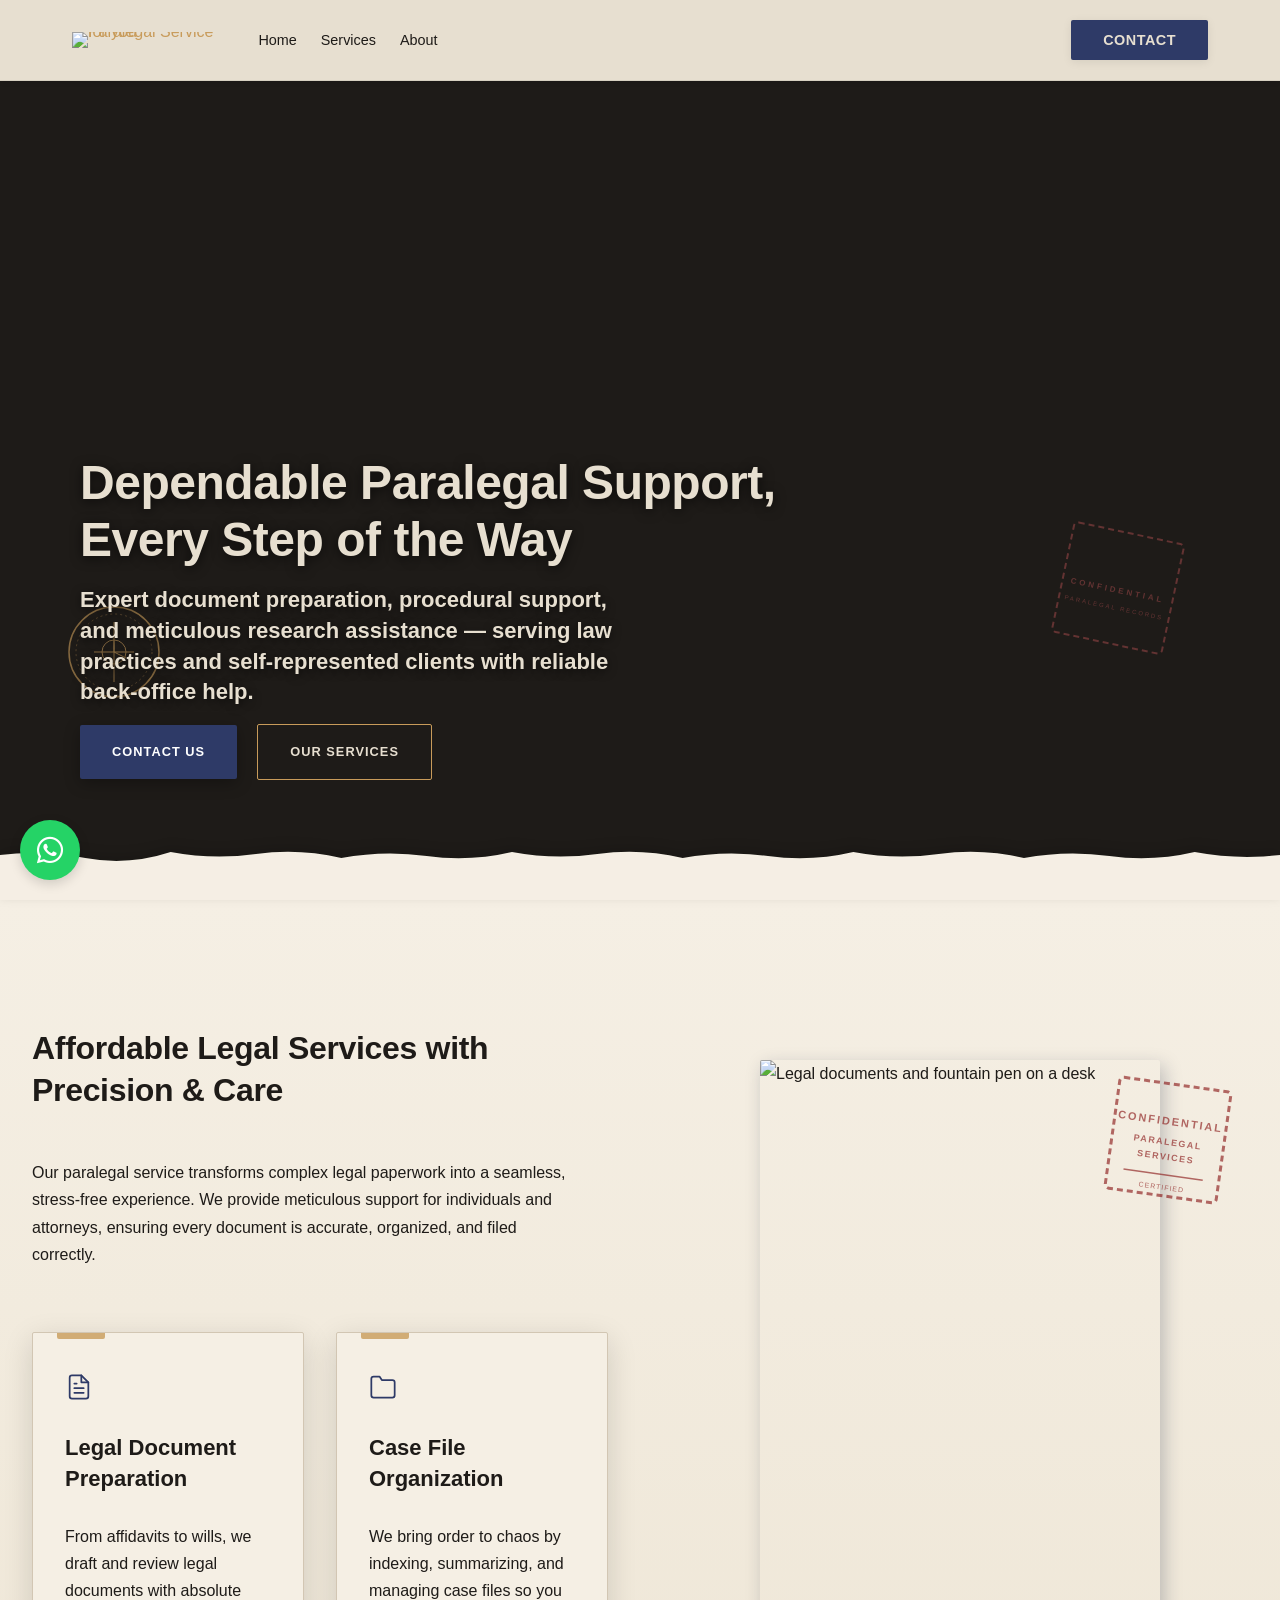
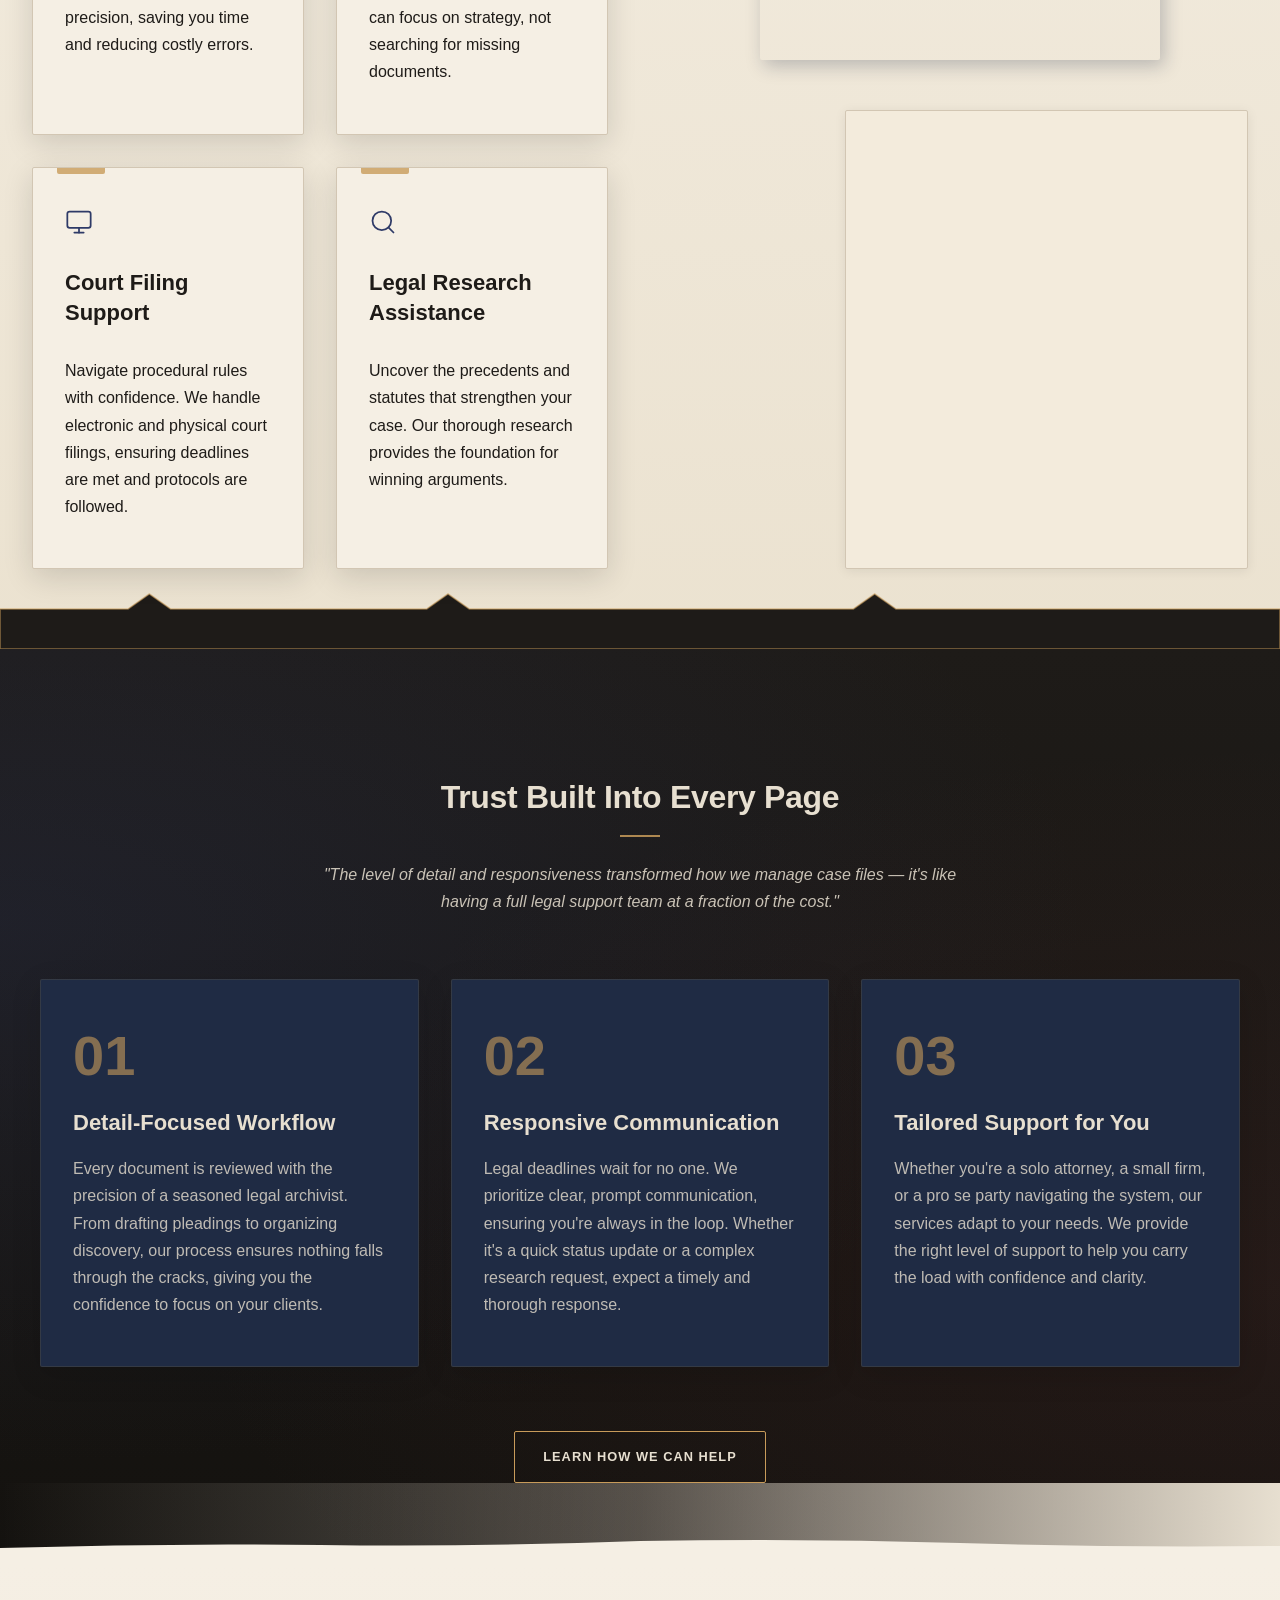
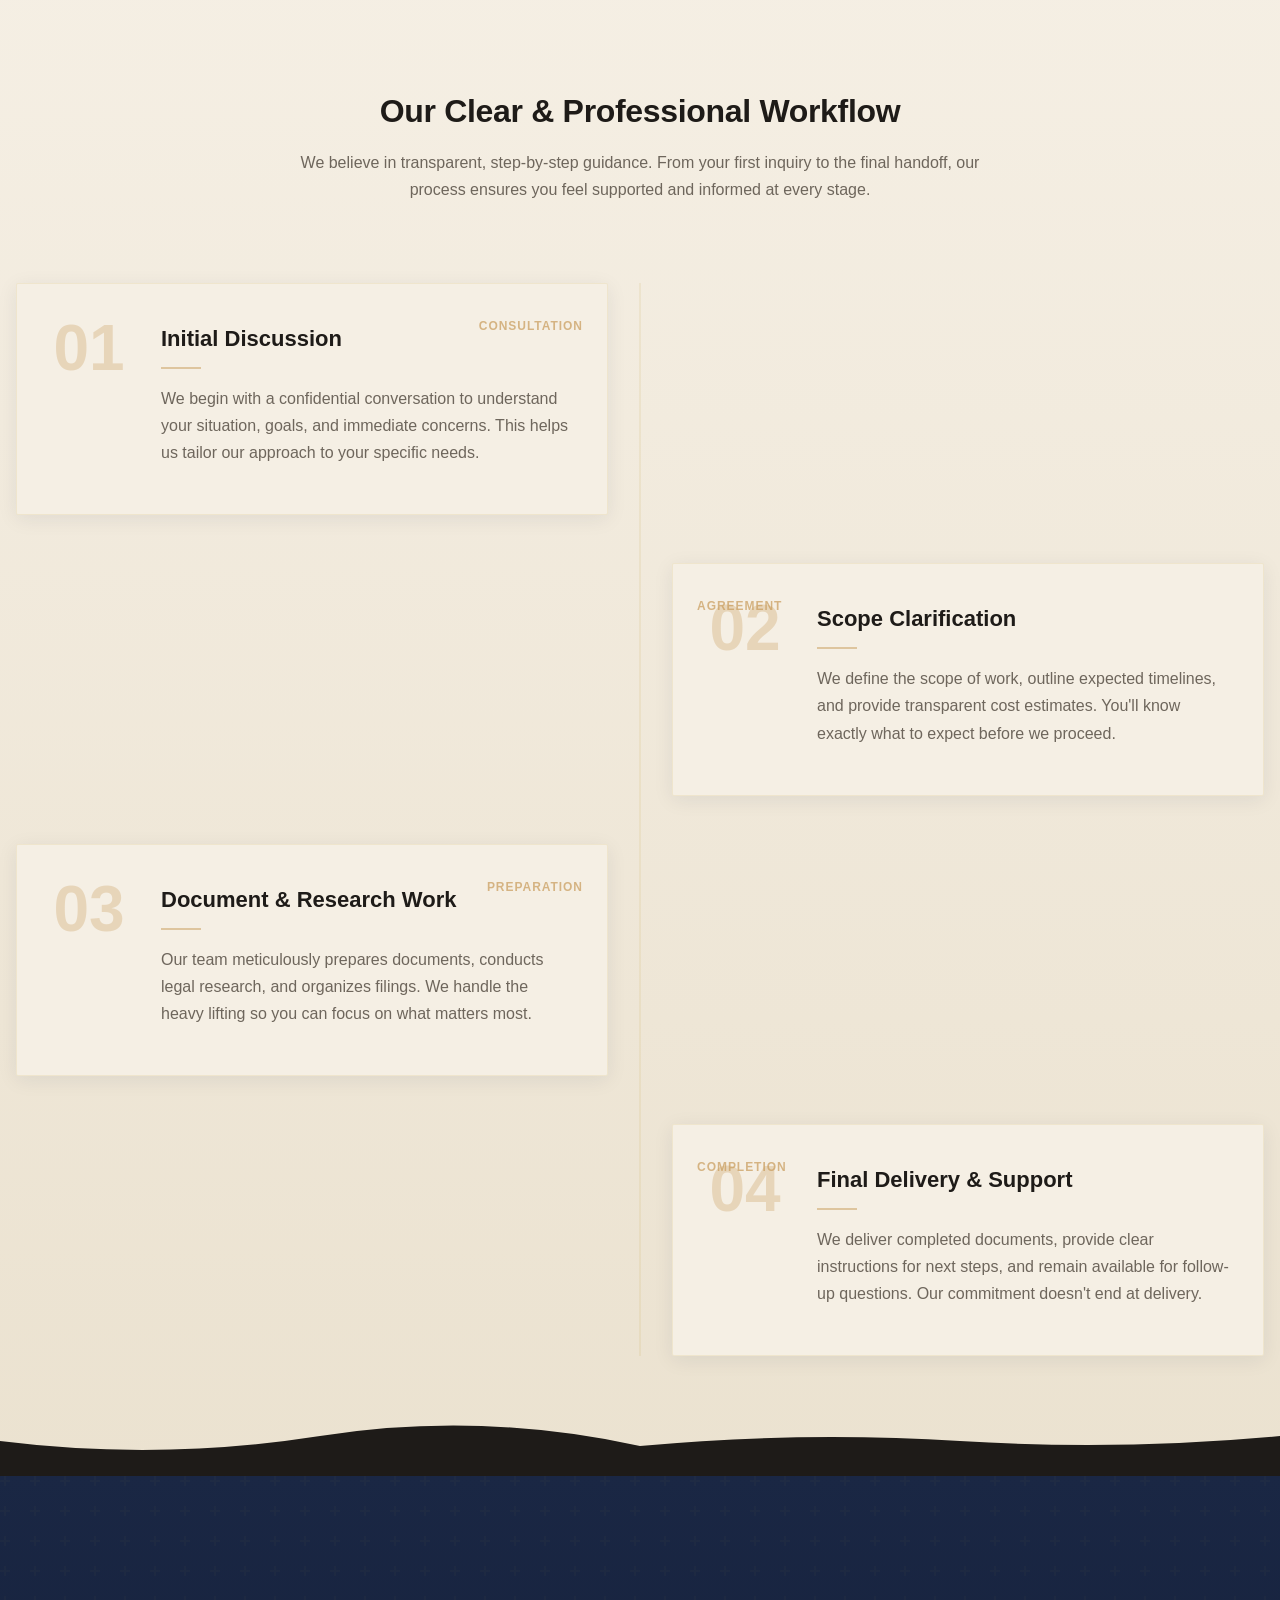
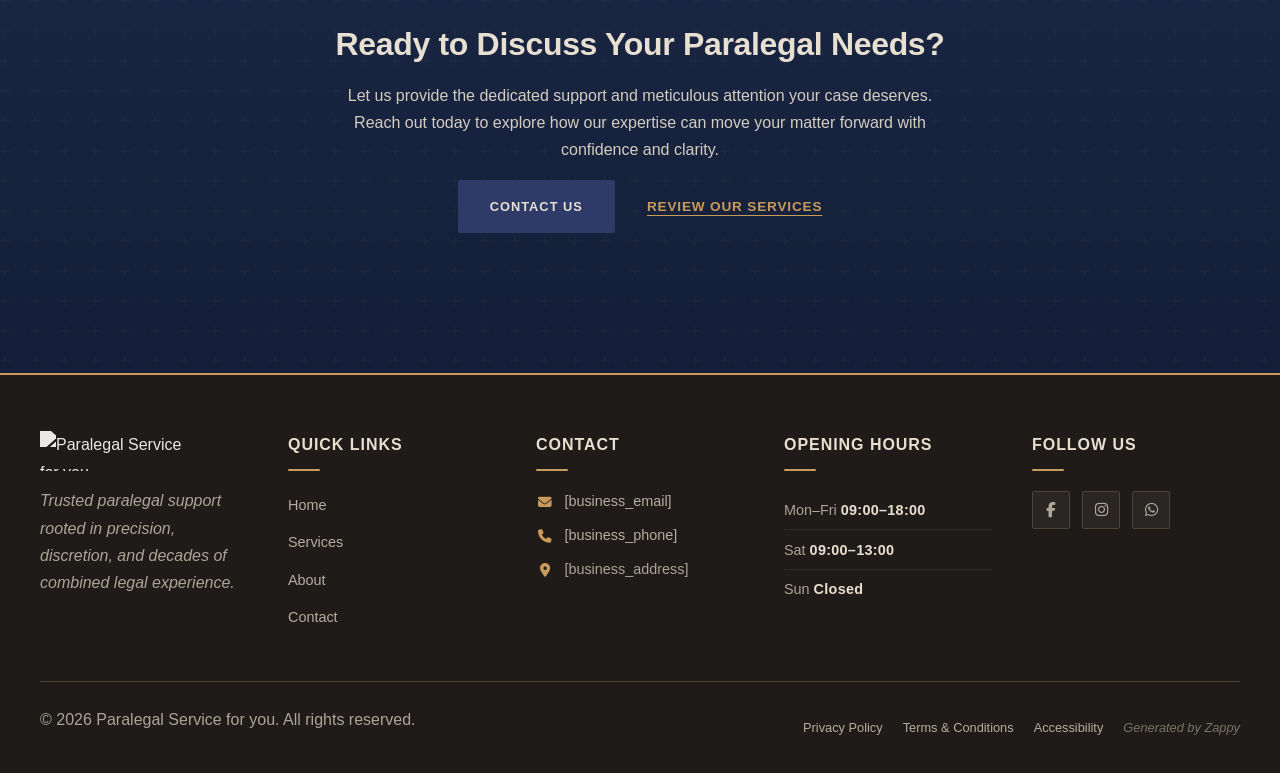
==== public/index.html @ df47c6c4 "Initial website commit" ====
<!doctype html><html lang="en"><head><meta charset="UTF-8"><meta content="width=device-width,initial-scale=1" name="viewport"><meta content="index, follow" name="robots"><title>Claim Your Affordable Legal Edge Today — Paralegal Service for you</title><meta content="Unlock affordable legal services that put you first. From legal aid services of oklahoma to mental hygiene legal solutions, get the support you deserve. Start your journey now." name="description"><meta content="affordable legal services, legal aid services of oklahoma, mental hygiene legal services, arag legal services, low-cost paralegal help" name="keywords"><link href="/assets/favicon.ico" rel="icon" type="image/x-icon"><link href="/assets/favicon-16x16.png" rel="icon" type="image/png" sizes="16x16"><link href="/assets/favicon-32x32.png" rel="icon" type="image/png" sizes="32x32"><link href="/assets/favicon-48x48.png" rel="icon" type="image/png" sizes="48x48"><link href="/assets/favicon-192x192.png" rel="icon" type="image/png" sizes="192x192"><link href="/assets/favicon-512x512.png" rel="icon" type="image/png" sizes="512x512"><link href="/assets/apple-touch-icon.png" rel="apple-touch-icon"><script>!function(){"use strict";var t="dec666c1-5cc7-47ef-a7b7-ac607c3a5d09",e="https://api.zappy5.com/api/analytics/track",a=18e5,n=2592e6,o=!0,i=!0,r=!0;var s=function(){var e="zappy_visitor_"+t,a=null;try{if(a=localStorage.getItem(e)){var o=JSON.parse(a),i=Date.now();if(i-o.created<n)return o.lastSeen=i,localStorage.setItem(e,JSON.stringify(o)),o.id}}catch(t){console.warn("Zappy Analytics: LocalStorage not available")}var r="zv_"+Date.now()+"_"+Math.random().toString(36).substr(2,9);try{localStorage.setItem(e,JSON.stringify({id:r,created:Date.now(),lastSeen:Date.now()}))}catch(t){}return r}(),c=function(){var e="zappy_session_"+t,n=null;try{if(n=sessionStorage.getItem(e)){var o=JSON.parse(n),i=Date.now();if(i-o.timestamp<a)return o.timestamp=i,sessionStorage.setItem(e,JSON.stringify(o)),o.id}}catch(t){console.warn("Zappy Analytics: SessionStorage not available")}var r="zs_"+Date.now()+"_"+Math.random().toString(36).substr(2,9);try{sessionStorage.setItem(e,JSON.stringify({id:r,timestamp:Date.now()}))}catch(t){}return r}();function l(a,n){n=n||{};var o={website_id:t,event_type:a,page_path:window.location.pathname,referrer:document.referrer||"direct",visitor_id:s,session_id:c,metadata:n};if(navigator.sendBeacon){var i=new Blob([JSON.stringify(o)],{type:"application/json"});navigator.sendBeacon(e,i)}else fetch(e,{method:"POST",headers:{"Content-Type":"application/json"},body:JSON.stringify(o),keepalive:!0}).catch(function(t){console.warn("Zappy Analytics: Failed to track event",t)})}o&&l("pageview",{title:document.title,url:window.location.href}),i&&document.addEventListener("click",function(t){var e=t.target;if("BUTTON"===e.tagName||e.closest("button")){var a="BUTTON"===e.tagName?e:e.closest("button");l("click",{element:"button",text:a.textContent.trim().substring(0,100),id:a.id||null,class:a.className||null})}else if("A"===e.tagName||e.closest("a")){var n="A"===e.tagName?e:e.closest("a");l("navigation",{element:"link",text:n.textContent.trim().substring(0,100),href:n.href,external:n.hostname!==window.location.hostname})}},!0),r&&document.addEventListener("submit",function(t){var e=t.target;l("form_submit",{form_id:e.id||null,form_name:e.name||null,form_action:e.action||null,form_method:e.method||"GET"})},!0);var d=Date.now();window.addEventListener("beforeunload",function(){l("page_unload",{time_on_page:Math.floor((Date.now()-d)/1e3),page_path:window.location.pathname})}),window.zappyAnalytics={track:l,getVisitorId:function(){return s},getSessionId:function(){return c}}}()</script><meta content="Claim Your Affordable Legal Edge Today — Paralegal Service for you" property="og:title"><meta content="Unlock affordable legal services that put you first. From legal aid services of oklahoma to mental hygiene legal solutions, get the support you deserve. Start your journey now." property="og:description"><meta content="summary_large_image" name="twitter:card"><meta content="Claim Your Affordable Legal Edge Today — Paralegal Service for you" name="twitter:title"><meta content="Unlock affordable legal services that put you first. From legal aid services of oklahoma to mental hygiene legal solutions, get the support you deserve. Start your journey now." name="twitter:description"><meta content="website" property="og:type"><meta content="en_US" property="og:locale"><link href="https://cdnjs.cloudflare.com/ajax/libs/font-awesome/6.4.0/css/all.min.css" rel="stylesheet"><style>.skip-link{position:absolute;top:0;left:0;transform:translateY(-200%);padding:12px 18px;background:var(--bg-dark,#1a1a1a);color:var(--text-light,#fff);font-weight:600;border-radius:0 0 8px 0;z-index:10000}.skip-link:focus{transform:none;outline:2px solid var(--ring,#fff);outline-offset:2px}:focus-visible{outline:2px solid var(--ring,currentColor);outline-offset:3px}</style><link href="/assets/favicon.ico" rel="icon" type="image/x-icon"><link href="/assets/favicon-16x16.png" rel="icon" type="image/png" sizes="16x16"><link href="/assets/favicon-32x32.png" rel="icon" type="image/png" sizes="32x32"><link href="/assets/favicon-48x48.png" rel="icon" type="image/png" sizes="48x48"><link href="/assets/favicon-192x192.png" rel="icon" type="image/png" sizes="192x192"><link href="/assets/favicon-512x512.png" rel="icon" type="image/png" sizes="512x512"><link href="/assets/apple-touch-icon.png" rel="apple-touch-icon"><link href="https://cdn.jsdelivr.net/npm/vanilla-cookieconsent@3/dist/cookieconsent.css" rel="stylesheet"><script src="https://cdn.jsdelivr.net/npm/vanilla-cookieconsent@3/dist/cookieconsent.umd.js"></script><script src="https://cdn.jsdelivr.net/gh/mickidum/acc_toolbar/acctoolbar/acctoolbar.min.js"></script><link href="/styles.css" rel="stylesheet"><script>window.ZAPPY_WEBSITE_ID="dec666c1-5cc7-47ef-a7b7-ac607c3a5d09",window.ZAPPY_API_BASE="https://api.zappy5.com"</script><style id="zappy-dropdown-submenu-styles">#navMenu li:has(.sub-menu),.nav-menu li:has(.sub-menu),.navbar li:has(.sub-menu),nav li:has(.sub-menu){position:relative}#navMenu .sub-menu,.nav-menu .sub-menu,.navbar .sub-menu,nav .sub-menu{display:block!important;position:absolute!important;top:100%;left:0;min-width:220px;background:#fff;border-radius:8px;box-shadow:0 8px 25px rgba(0,0,0,.15);padding:8px 0;opacity:0;visibility:hidden;transform:translateY(10px);transition:all .3s ease;z-index:1000;list-style:none;pointer-events:none}#navMenu li:hover>.sub-menu,.nav-menu li:hover>.sub-menu,.navbar li:hover>.sub-menu,nav li:hover>.sub-menu{opacity:1!important;visibility:visible!important;transform:translateY(0)!important;pointer-events:auto!important}.sub-menu li{list-style:none;margin:0;padding:0}.sub-menu a{display:block!important;padding:10px 16px!important;color:var(--text-dark,#333)!important;font-weight:500;text-decoration:none;white-space:nowrap;transition:background-color .2s}.sub-menu .zappy-nav-child>a{padding-left:28px!important;font-size:.9em!important;opacity:.85!important}[dir=rtl] .sub-menu .zappy-nav-child>a,html[lang=ar] .sub-menu .zappy-nav-child>a,html[lang=he] .sub-menu .zappy-nav-child>a{padding-left:10px!important;padding-right:28px!important}.sub-menu .zappy-nav-parent>a{font-weight:600!important}.sub-menu a:hover{background-color:#f5f5f5}[dir=rtl] .nav-menu .sub-menu,[dir=rtl] .navbar .sub-menu,[dir=rtl] nav .sub-menu,html[lang=ar] .nav-menu .sub-menu,html[lang=ar] .navbar .sub-menu,html[lang=ar] nav .sub-menu,html[lang=he] .nav-menu .sub-menu,html[lang=he] .navbar .sub-menu,html[lang=he] nav .sub-menu{left:auto!important;right:0!important}.sub-menu:empty,.sub-menu:not(:has(li)):not(:has(> a)),.sub-menu:not(:has(li:not(.zappy-hidden-menu-item))):not(:has(> a)){display:none!important;opacity:0!important;visibility:hidden!important;pointer-events:none!important}li:has(.menu-group-title):hover>.sub-menu{opacity:1!important;visibility:visible!important;transform:translateY(0)!important;pointer-events:auto!important}#navMenu>li>.menu-group-title,.nav-menu>li>.menu-group-title{display:inline-block;padding:.5rem 1rem;cursor:default;user-select:none}@media (max-width:768px){#navMenu .sub-menu,.nav-menu .sub-menu,.navbar .sub-menu,nav .sub-menu{position:static!important;transform:none!important;box-shadow:none!important;background:0 0!important;max-height:0;overflow:hidden;opacity:0;visibility:hidden;transition:max-height .3s ease,opacity .3s ease;padding:0!important;border-radius:0!important}#navMenu .sub-menu.mobile-expanded,.nav-menu .sub-menu.mobile-expanded,.navbar .sub-menu.mobile-expanded{max-height:none!important;overflow-y:visible!important;opacity:1!important;visibility:visible!important;padding:8px 0 8px 16px!important}[dir=rtl] .sub-menu.mobile-expanded,html[lang=he] .sub-menu.mobile-expanded{padding:8px 16px 8px 0!important}#navMenu li:hover>.sub-menu,.nav-menu li:hover>.sub-menu,.navbar li:hover>.sub-menu,nav li:hover>.sub-menu{opacity:0;visibility:hidden;pointer-events:none}#navMenu li>.sub-menu.mobile-expanded,.nav-menu li>.sub-menu.mobile-expanded,.navbar li>.sub-menu.mobile-expanded,nav li>.sub-menu.mobile-expanded{opacity:1!important;visibility:visible!important;pointer-events:auto!important}#navMenu li:has(.sub-menu),.nav-menu li:has(.sub-menu),.navbar li:has(.sub-menu),nav li:has(.sub-menu){display:flex!important;flex-wrap:wrap!important;align-items:center!important;position:relative!important;min-height:44px!important}#navMenu li:has(.sub-menu)>a,.nav-menu li:has(.sub-menu)>a,.navbar li:has(.sub-menu)>a,nav li:has(.sub-menu)>a{flex:1!important;min-width:0!important}#navMenu li:has(.sub-menu)>.menu-group-title,.nav-menu li:has(.sub-menu)>.menu-group-title,.navbar li:has(.sub-menu)>.menu-group-title,nav li:has(.sub-menu)>.menu-group-title{flex:1!important;min-width:0!important;padding:0!important;line-height:inherit!important}#navMenu li:has(.sub-menu)>.sub-menu,.nav-menu li:has(.sub-menu)>.sub-menu,.navbar li:has(.sub-menu)>.sub-menu,nav li:has(.sub-menu)>.sub-menu{flex-basis:100%!important;width:100%!important}#navMenu li:has(.sub-menu)>a [class*=arrow],#navMenu li:has(.sub-menu)>a [class*=chevron],.nav-menu li:has(.sub-menu)>a .fa-angle-down,.nav-menu li:has(.sub-menu)>a .fa-chevron-down,.nav-menu li:has(.sub-menu)>a [class*=arrow],.nav-menu li:has(.sub-menu)>a [class*=chevron],nav li:has(.sub-menu)>a [class*=arrow],nav li:has(.sub-menu)>a [class*=chevron]{display:none!important;visibility:hidden!important}.mobile-submenu-toggle{display:flex!important;align-items:center!important;justify-content:center!important;width:44px!important;height:auto!important;background:0 0!important;border:none!important;cursor:pointer!important;color:var(--text-dark)!important;position:static!important;flex-shrink:0!important;align-self:stretch!important;z-index:2!important;padding:0!important;margin:0!important}.mobile-submenu-toggle::after{content:''!important;width:0!important;height:0!important;border-left:6px solid transparent!important;border-right:6px solid transparent!important;border-top:7px solid currentColor!important;transition:transform .3s ease!important}.mobile-submenu-toggle.expanded::after{transform:rotate(180deg)!important}.sub-menu a{padding:10px 0!important;display:block!important;color:var(--text-dark)!important;white-space:normal!important}.sub-menu .zappy-nav-child>a{padding-left:28px!important;font-size:.9em!important;opacity:.85!important}[dir=rtl] .sub-menu .zappy-nav-child>a,html[lang=ar] .sub-menu .zappy-nav-child>a,html[lang=he] .sub-menu .zappy-nav-child>a{padding-left:0!important;padding-right:28px!important}.sub-menu .zappy-nav-parent>a{font-weight:600!important}#navMenu.active,.nav-menu.active{max-width:100vw!important;overflow-x:hidden!important;box-sizing:border-box!important}.navbar .sub-menu li a,.zappy-products-dropdown .sub-menu a,nav.navbar .sub-menu li a{color:var(--text-dark)!important}}@media (min-width:769px){.mobile-submenu-toggle{display:none!important}}</style><style id="zappy-widget-visibility">html[dir=rtl] .whatsapp-float{right:20px!important;left:auto!important}html:not([dir]) .whatsapp-float,html[dir=ltr] .whatsapp-float{left:20px!important;right:auto!important}html[dir=rtl] #mic-access-tool-general-button,html[dir=rtl] #mic-init-access-tool #mic-access-tool-general-button,html[dir=rtl] #mic-init-access-tool .mic-access-tool-general-button,html[dir=rtl] ._access-icon,html[dir=rtl] .mic-access-tool-general-button{left:20px!important;right:auto!important}html:not([dir]) #mic-access-tool-general-button,html:not([dir]) #mic-init-access-tool #mic-access-tool-general-button,html:not([dir]) #mic-init-access-tool .mic-access-tool-general-button,html:not([dir]) ._access-icon,html:not([dir]) .mic-access-tool-general-button,html[dir=ltr] #mic-access-tool-general-button,html[dir=ltr] #mic-init-access-tool #mic-access-tool-general-button,html[dir=ltr] #mic-init-access-tool .mic-access-tool-general-button,html[dir=ltr] ._access-icon,html[dir=ltr] .mic-access-tool-general-button{right:20px!important;left:auto!important}@media (max-width:768px){.whatsapp-float{display:flex!important}}@media (min-width:769px){.whatsapp-float{display:flex!important}}@media (max-width:768px){#mic-access-tool-general-button,#mic-init-access-tool #mic-access-tool-general-button,#mic-init-access-tool .mic-access-tool-general-button,._access-icon,.mic-access-tool-general-button{display:flex!important;visibility:visible!important;opacity:1!important;pointer-events:auto!important}#mic-access-tool-box.opened-mic-access-tool,#mic-init-access-tool #mic-access-tool-box.opened-mic-access-tool,.mic-access-tool-box.opened-mic-access-tool{visibility:visible!important;opacity:1!important;pointer-events:auto!important}}@media (min-width:769px){#mic-access-tool-general-button,#mic-init-access-tool #mic-access-tool-general-button,#mic-init-access-tool .mic-access-tool-general-button,._access-icon,.mic-access-tool-general-button{display:flex!important;visibility:visible!important;opacity:1!important;pointer-events:auto!important}#mic-access-tool-box.opened-mic-access-tool,#mic-init-access-tool #mic-access-tool-box.opened-mic-access-tool,.mic-access-tool-box.opened-mic-access-tool{visibility:visible!important;opacity:1!important;pointer-events:auto!important}}</style></head><body><a href="#main" class="skip-link">Skip to main content</a><nav class="navbar"><button aria-label="Menu" class="mobile-toggle" id="mobileToggle"><svg viewBox="0 0 24 24" fill="none" height="24" width="24" class="hamburger-icon"><path d="M3 12h18M3 6h18M3 18h18" stroke="currentColor" stroke-width="2" stroke-linecap="round"></path></svg> <svg viewBox="0 0 24 24" fill="none" height="24" width="24" class="close-icon" style="display:none"><path d="M18 6L6 18M6 6l12 12" stroke="currentColor" stroke-width="2" stroke-linecap="round"></path></svg></button> <button aria-label="Call" class="phone-header-btn" data-phone="[business_phone]"><svg viewBox="0 0 24 24" fill="currentColor" height="20" width="20"><path d="M22 16.92v3a2 2 0 0 1-2.18 2 19.79 19.79 0 0 1-8.63-3.07 19.5 19.5 0 0 1-6-6 19.79 19.79 0 0 1-3.07-8.67A2 2 0 0 1 4.11 2h3a2 2 0 0 1 2 1.72 12.84 12.84 0 0 0 .7 2.81 2 2 0 0 1-.45 2.11L8.09 9.91a16 16 0 0 0 6 6l1.27-1.27a2 2 0 0 1 2.11-.45 12.84 12.84 0 0 0 2.81.7A2 2 0 0 1 22 16.92z"></path></svg></button><div class="nav-container"><div class="nav-brand"><a href="/" class="logo-link"><img alt="Paralegal Service for you" class="logo" src="/assets/site-home-image-1.webp"></a></div><ul class="nav-menu" id="navMenu"><li><a href="/">Home</a></li><li><a href="/services">Services</a></li><li><a href="/about">About</a></li></ul><div class="nav-cta-container"><a href="/contact" class="nav-cta-btn">Contact</a></div></div></nav><script>window.addEventListener("load",function(){const e=document.querySelector(".navbar, nav, header");if(!e)return void console.log("[Navbar] Navbar element not found");let t=document.getElementById("mobileToggle")||document.querySelector(".mobile-toggle")||document.querySelector(".hamburger")||document.querySelector(".hamburger-menu")||document.querySelector(".menu-toggle")||document.querySelector(".burger-menu")||document.querySelector('[aria-label="Menu"]')||document.querySelector('[aria-label="תפריט"]');const n=document.querySelector(".phone-header-btn"),o=window.getComputedStyle(e);let r=o.backgroundColor;if(console.log("[Navbar] Initial navbar background:",r),"transparent"===r||"rgba(0, 0, 0, 0)"===r||r.startsWith("rgba")&&r.includes(", 0)")){const e=o.backgroundImage;if(e&&"none"!==e)console.log("[Navbar] Navbar has background image/gradient, using dark text"),r="rgb(240, 240, 240)";else{const e=window.getComputedStyle(document.body).backgroundColor;console.log("[Navbar] Navbar transparent, using body background:",e),r=e}}const a=r.match(/\d+/g);if(a&&a.length>=3){const e=(.299*parseInt(a[0])+.587*parseInt(a[1])+.114*parseInt(a[2]))/255;console.log("[Navbar] Mobile button colors preserved from Claude CSS (luminance:",e.toFixed(2)+")");const o=document.createElement("style");o.id="zappy-mobile-nav-fix";document.documentElement.lang;document.documentElement.dir,o.textContent='\n        /* Hide mobile buttons on desktop, show only on mobile */\n        @media (min-width: 769px) {\n          .mobile-toggle,\n          .phone-header-btn {\n            display: none !important;\n          }\n        }\n        \n        /* Show and position mobile buttons correctly on mobile */\n        @media (max-width: 768px) {\n          .navbar,\n          nav.navbar {\n            min-height: 70px !important;\n          }\n\n          .mobile-toggle,\n          .phone-header-btn {\n            position: absolute !important;\n            top: 0 !important;\n            bottom: 0 !important;\n            margin-top: auto !important;\n            margin-bottom: auto !important;\n            transform: none !important;\n            z-index: 1001 !important;\n            display: flex !important;\n            align-items: center !important;\n            justify-content: center !important;\n            width: 36px !important;\n            height: 36px !important;\n            border-radius: 50% !important;\n            border: none !important;\n            cursor: pointer !important;\n            padding: 6px !important;\n            background: none !important;\n            color: var(--nav-text, var(--text-dark)) !important;\n            touch-action: manipulation !important;\n            -webkit-tap-highlight-color: transparent !important;\n          }\n\n          html[data-zappy-site-type="ecommerce"] .phone-header-btn,\n          body[data-zappy-site-type="ecommerce"] .phone-header-btn,\n          html[data-zappy-site-type="ecommerce"] header .phone-header-btn,\n          html[data-zappy-site-type="ecommerce"] nav .phone-header-btn {\n            display: none !important;\n            visibility: hidden !important;\n            width: 0 !important;\n            height: 0 !important;\n            min-width: 0 !important;\n            overflow: hidden !important;\n          }\n          \n          /* LTR positioning (default): hamburger LEFT, phone RIGHT */\n          html:not([dir="rtl"]):not([lang="he"]):not([lang="ar"]) .mobile-toggle,\n          html[dir="ltr"] .mobile-toggle {\n            left: 12px !important;\n            right: auto !important;\n          }\n          html:not([dir="rtl"]):not([lang="he"]):not([lang="ar"]) .phone-header-btn,\n          html[dir="ltr"] .phone-header-btn {\n            right: 12px !important;\n            left: auto !important;\n          }\n          \n          /* RTL positioning: hamburger RIGHT, phone LEFT */\n          html[dir="rtl"] .mobile-toggle,\n          html[lang="he"] .mobile-toggle,\n          html[lang="ar"] .mobile-toggle {\n            right: 12px !important;\n            left: auto !important;\n          }\n          html[dir="rtl"] .phone-header-btn,\n          html[lang="he"] .phone-header-btn,\n          html[lang="ar"] .phone-header-btn {\n            left: 12px !important;\n            right: auto !important;\n          }\n          \n          /* CRITICAL: Ensure nav-container has min-height on mobile */\n          /* All children are positioned absolutely/fixed on mobile, so height:auto collapses to 0 */\n          .nav-container {\n            min-height: 70px !important;\n            position: relative !important;\n          }\n          \n          /* Ensure SVG icons are properly sized and inherit color */\n          .mobile-toggle svg,\n          .phone-header-btn svg {\n            width: 24px !important;\n            height: 24px !important;\n            /* Don\'t force display - let JavaScript control hamburger/close toggle */\n          }\n          \n          /* Reset nav-cta-container on mobile - remove desktop box-shadow/padding */\n          /* that creates a visible ghost box when CTA button is hidden */\n          .nav-cta-container {\n            box-shadow: none !important;\n            padding: 0 !important;\n          }\n          \n          /* Hide nav-cta-container entirely on mobile when there\'s no lang-switcher */\n          /* (only the CTA button is inside, and it\'s hidden on mobile) */\n          .nav-cta-container:not(:has(.lang-switcher)) {\n            display: none !important;\n          }\n          \n          /* CRITICAL: Prevent hero image fade gradient from bleeding over headline text */\n          /* The .image-fade-gradient has bottom: -30px (extends below parent) */\n          /* On mobile stacked layout, this overlaps the h1 text below the image */\n          .hero-image-column {\n            overflow: hidden !important;\n          }\n          .image-fade-gradient {\n            bottom: 0 !important;\n          }\n          \n          /* Hide desktop language switcher on mobile - hamburger menu handles it */\n          /* High specificity to override stored CSS */\n          .lang-switcher,\n          .nav-cta-container .lang-switcher,\n          .nav-container .lang-switcher,\n          .navbar .lang-switcher,\n          .navbar .nav-cta-container .lang-switcher {\n            display: none !important;\n          }\n        }\n      ';const r=document.getElementById("zappy-mobile-nav-fix");r&&r.remove(),document.head.appendChild(o),console.log("[Navbar] Critical CSS injected for mobile nav positioning");const i=window.innerWidth<=768;if(t){const e=t.querySelector(".hamburger-icon"),n=t.querySelector(".close-icon");e&&(e.style.setProperty("width","24px","important"),e.style.setProperty("height","24px","important"),e.style.setProperty("display","block","important")),n&&(n.style.setProperty("width","24px","important"),n.style.setProperty("height","24px","important"),n.style.setProperty("display","none","important")),i?(t.style.setProperty("position","absolute","important"),t.style.setProperty("top","0","important"),t.style.setProperty("bottom","0","important"),t.style.setProperty("margin-top","auto","important"),t.style.setProperty("margin-bottom","auto","important"),t.style.setProperty("transform","none","important"),t.style.setProperty("z-index","1001","important"),t.style.removeProperty("left"),t.style.removeProperty("right"),console.log("[Navbar] Mobile toggle positioning applied (mobile viewport)")):(t.style.removeProperty("position"),t.style.removeProperty("top"),t.style.removeProperty("transform"),t.style.removeProperty("z-index"),t.style.removeProperty("left"),t.style.removeProperty("right"),console.log("[Navbar] Desktop viewport - cleared mobile toggle inline positioning"))}if(n){const e=n.querySelector("svg");e&&(e.style.width="24px",e.style.height="24px",e.setAttribute("width","24"),e.setAttribute("height","24")),i?(n.style.setProperty("position","absolute","important"),n.style.setProperty("top","0","important"),n.style.setProperty("bottom","0","important"),n.style.setProperty("margin-top","auto","important"),n.style.setProperty("margin-bottom","auto","important"),n.style.setProperty("transform","none","important"),n.style.setProperty("z-index","1001","important"),n.style.removeProperty("left"),n.style.removeProperty("right"),console.log("[Navbar] Phone button positioning applied (mobile viewport)")):(n.style.removeProperty("position"),n.style.removeProperty("top"),n.style.removeProperty("transform"),n.style.removeProperty("z-index"),n.style.removeProperty("left"),n.style.removeProperty("right"),console.log("[Navbar] Desktop viewport - cleared phone button inline positioning"))}}else console.log("[Navbar] Could not parse background color:",r);t=document.getElementById("mobileToggle")||document.querySelector(".mobile-toggle")||document.querySelector(".hamburger")||document.querySelector(".hamburger-menu")||document.querySelector(".menu-toggle")||document.querySelector(".burger-menu")||document.querySelector('[aria-label="Menu"]')||document.querySelector('[aria-label="תפריט"]');const i=document.getElementById("navMenu")||document.querySelector(".nav-menu")||document.querySelector(".nav-links")||document.querySelector("nav ul:not(.submenu)");if(!t||!i)return void console.log("[Navbar] Mobile toggle or menu not found:",{toggle:!!t,menu:!!i});i.id||(i.id="navMenu"),console.log("[Navbar] Initializing mobile menu...");const l=t.cloneNode(!0);t.parentNode.replaceChild(l,t);var s=0;function p(e){var t=Date.now();t-s<300||(s=t,function(e){e.preventDefault(),e.stopPropagation();const t=l.querySelector(".hamburger-icon"),n=l.querySelector(".close-icon");i.classList.contains("active")?(i.classList.remove("active"),t&&t.style.setProperty("display","block","important"),n&&n.style.setProperty("display","none","important"),document.body.style.overflow="",console.log("[Navbar] Menu closed")):(i.classList.add("active"),t&&t.style.setProperty("display","none","important"),n&&n.style.setProperty("display","block","important"),document.body.style.overflow="hidden",console.log("[Navbar] Menu opened"))}(e))}l.addEventListener("click",p),l.addEventListener("touchend",p),i.querySelectorAll("a").forEach(function(e){e.addEventListener("click",function(){if("#"===this.getAttribute("href"))return;const e=l.querySelector(".hamburger-icon"),t=l.querySelector(".close-icon");i.classList.remove("active"),e&&e.style.setProperty("display","block","important"),t&&t.style.setProperty("display","none","important"),document.body.style.overflow="",console.log("[Navbar] Menu closed (link clicked)")})});var m=i.querySelectorAll(".dropdown-toggle");m.forEach(function(e){e.addEventListener("click",function(e){e.preventDefault(),e.stopPropagation();var t=this.closest(".nav-dropdown");t&&(t.parentNode.querySelectorAll(".nav-dropdown.open").forEach(function(e){e!==t&&e.classList.remove("open")}),t.classList.toggle("open"),console.log("[Navbar] Dropdown toggled:",t.classList.contains("open")?"open":"closed"))})}),document.addEventListener("click",function(e){e.target.closest(".nav-dropdown")||document.querySelectorAll(".nav-dropdown.open").forEach(function(e){e.classList.remove("open")})}),console.log("[Navbar] Dropdown handlers initialized for "+m.length+" dropdowns"),n&&n.addEventListener("click",function(){const e=document.querySelectorAll('a[href^="tel:"]'),t=e.length>0?e[0].getAttribute("href").replace("tel:",""):"[business_phone]";window.location.href="tel:"+t,console.log("[Navbar] Phone button clicked")}),console.log("[Navbar] Mobile menu initialized successfully")})</script><main id="main"><section class="home-hero-section" data-band-index="0" data-layout-spec="Home-hero" data-hero-type="fullscreen-scrim"><img alt="Layered legal documents on a desk" class="hero-bg-image" src="/assets/site-home-hero-image-1.webp" data-context="Sophisticated legal desk scene with layered case papers, binder tabs, a stamped envelope, and warm directional light across textured paper. Dark indigo and warm black-brown tones. Cinematic macro paper photography." data-placeholder="home-hero-image-1" height="600" loading="eager" width="1200" data-hero-bg="true" fetchpriority="high"><div class="hero-scrim" aria-hidden="true"></div><div class="hero-overlay"><h1>Dependable Paralegal Support, Every Step of the Way</h1><h3>Expert document preparation, procedural support, and meticulous research assistance — serving law practices and self-represented clients with reliable back-office help.</h3><div class="hero-ctas"><a href="/contact" class="btn btn-primary">Contact Us</a> <a href="/services" class="btn btn-secondary">Our Services</a></div></div><div class="decorative-stamp" aria-hidden="true"><svg viewBox="0 0 120 120" xmlns="http://www.w3.org/2000/svg" data-element-type="icon" data-icon-type="svg"><rect height="112" width="112" x="4" y="4" fill="none" rx="4" stroke="currentColor" stroke-dasharray="6 4" stroke-width="2"></rect><text fill="currentColor" font-family="serif" font-size="8" letter-spacing="3" text-anchor="middle" x="60" y="65" font-weight="700">CONFIDENTIAL</text><text fill="currentColor" font-family="serif" font-size="6" letter-spacing="2" text-anchor="middle" x="60" y="82">PARALEGAL RECORDS</text></svg></div><div class="decorative-seal" aria-hidden="true"><svg viewBox="0 0 100 100" xmlns="http://www.w3.org/2000/svg" data-element-type="icon" data-icon-type="svg"><circle cx="50" cy="50" r="45" fill="none" stroke="currentColor" stroke-width="1.5"></circle><circle cx="50" cy="50" r="38" fill="none" stroke="currentColor" stroke-width="0.5" stroke-dasharray="2 3"></circle><line x1="50" x2="50" y1="20" y2="80" stroke="currentColor" stroke-width="1"></line><path d="M30 50 L70 50" stroke="currentColor" stroke-width="1"></path><circle cx="50" cy="50" r="12" fill="none" stroke="currentColor" stroke-width="1"></circle><path d="M50 38 L50 50 L62 56" fill="none" stroke="currentColor" stroke-width="1"></path></svg></div><div class="hero-divider-wrapper"><svg viewBox="0 0 1200 80" xmlns="http://www.w3.org/2000/svg" aria-hidden="true" data-no-icon-edit="true" preserveAspectRatio="none"><path d="M0,80 L0,35 Q40,30 80,38 T160,32 Q200,40 240,34 T320,38 Q360,30 400,36 T480,32 Q520,40 560,34 T640,38 Q680,30 720,36 T800,32 Q840,40 880,34 T960,38 Q1000,30 1040,36 T1120,32 Q1160,40 1200,35 L1200,80 Z" fill="#F5EFE4"></path><path d="M0,80 L0,37 Q40,32 80,40 T160,34 Q200,42 240,36 T320,40 Q360,32 400,38 T480,34 Q520,42 560,36 T640,40 Q680,32 720,38 T800,34 Q840,42 880,36 T960,40 Q1000,32 1040,38 T1120,34 Q1160,42 1200,37 L1200,80 Z" fill="#F5EFE4" opacity="0.6"></path></svg></div></section><section class="home-services-section" data-band-index="1" data-layout-spec="Home-services"><div class="home-services-section__container"><div class="home-services-section__content"><h2 class="home-services-section__heading">Affordable Legal Services with Precision &amp; Care</h2><p class="home-services-section__intro">Our paralegal service transforms complex legal paperwork into a seamless, stress-free experience. We provide meticulous support for individuals and attorneys, ensuring every document is accurate, organized, and filed correctly.</p><div class="home-services-section__grid"><article class="home-services-section__card"><div class="home-services-section__card-tab"></div><div class="home-services-section__card-icon"><svg viewBox="0 0 24 24" fill="none" height="28" width="28" data-element-type="icon" data-icon-type="svg" stroke="currentColor" stroke-linecap="round" stroke-linejoin="round" stroke-width="1.5"><path d="M14 2H6a2 2 0 0 0-2 2v16a2 2 0 0 0 2 2h12a2 2 0 0 0 2-2V8z"></path><polyline points="14 2 14 8 20 8"></polyline><line x1="16" x2="8" y1="13" y2="13"></line><line x1="16" x2="8" y1="17" y2="17"></line><polyline points="10 9 9 9 8 9"></polyline></svg></div><div class="home-services-section__card-content"><h3 class="home-services-section__card-title">Legal Document Preparation</h3><p class="home-services-section__card-text">From affidavits to wills, we draft and review legal documents with absolute precision, saving you time and reducing costly errors.</p></div></article><article class="home-services-section__card"><div class="home-services-section__card-tab"></div><div class="home-services-section__card-icon"><svg viewBox="0 0 24 24" fill="none" height="28" width="28" data-element-type="icon" data-icon-type="svg" stroke="currentColor" stroke-linecap="round" stroke-linejoin="round" stroke-width="1.5"><path d="M22 19a2 2 0 0 1-2 2H4a2 2 0 0 1-2-2V5a2 2 0 0 1 2-2h5l2 3h9a2 2 0 0 1 2 2z"></path></svg></div><div class="home-services-section__card-content"><h3 class="home-services-section__card-title">Case File Organization</h3><p class="home-services-section__card-text">We bring order to chaos by indexing, summarizing, and managing case files so you can focus on strategy, not searching for missing documents.</p></div></article><article class="home-services-section__card"><div class="home-services-section__card-tab"></div><div class="home-services-section__card-icon"><svg viewBox="0 0 24 24" fill="none" height="28" width="28" data-element-type="icon" data-icon-type="svg" stroke="currentColor" stroke-linecap="round" stroke-linejoin="round" stroke-width="1.5"><rect height="14" width="20" x="2" y="3" rx="2" ry="2"></rect><line x1="8" x2="16" y1="21" y2="21"></line><line x1="12" x2="12" y1="17" y2="21"></line></svg></div><div class="home-services-section__card-content"><h3 class="home-services-section__card-title">Court Filing Support</h3><p class="home-services-section__card-text">Navigate procedural rules with confidence. We handle electronic and physical court filings, ensuring deadlines are met and protocols are followed.</p></div></article><article class="home-services-section__card"><div class="home-services-section__card-tab"></div><div class="home-services-section__card-icon"><svg viewBox="0 0 24 24" fill="none" height="28" width="28" data-element-type="icon" data-icon-type="svg" stroke="currentColor" stroke-linecap="round" stroke-linejoin="round" stroke-width="1.5"><circle cx="11" cy="11" r="8"></circle><line x1="21" x2="16.65" y1="21" y2="16.65"></line></svg></div><div class="home-services-section__card-content"><h3 class="home-services-section__card-title">Legal Research Assistance</h3><p class="home-services-section__card-text">Uncover the precedents and statutes that strengthen your case. Our thorough research provides the foundation for winning arguments.</p></div></article></div></div><div class="home-services-section__imagery"><div class="home-services-section__image-wrapper"><img alt="Legal documents and fountain pen on a desk" class="home-services-section__image" src="/assets/site-home-services-image-1.webp" data-context="A tall vertical photograph of a neatly stacked pile of legal documents and a fountain pen on a rich wooden desk, warm ambient lighting, shallow depth of field, parchment tones." data-placeholder="home-services-image-1" height="900" loading="lazy" width="600" decoding="async"></div><div class="home-services-section__backplate" aria-hidden="true"></div><div class="home-services-section__stamp" aria-hidden="true"><svg viewBox="0 0 120 120" fill="none" height="120" width="120" aria-hidden="true" data-no-icon-edit="true" xmlns="http://www.w3.org/2000/svg"><rect height="112" width="112" x="4" y="4" fill="none" rx="4" stroke="#8B1A1A" stroke-dasharray="6 4" stroke-width="3" opacity="0.75"></rect><text fill="#8B1A1A" font-family="serif" font-size="11" letter-spacing="2" text-anchor="middle" x="60" y="45" font-weight="bold" opacity="0.75">CONFIDENTIAL</text><text fill="#8B1A1A" font-family="serif" font-size="9" letter-spacing="1.5" text-anchor="middle" x="60" y="65" font-weight="bold" opacity="0.75">PARALEGAL</text><text fill="#8B1A1A" font-family="serif" font-size="9" letter-spacing="1.5" text-anchor="middle" x="60" y="80" font-weight="bold" opacity="0.75">SERVICES</text><line x1="20" x2="100" y1="95" y2="95" stroke="#8B1A1A" stroke-width="1.5" opacity="0.75"></line><text fill="#8B1A1A" font-family="serif" font-size="7" letter-spacing="1" text-anchor="middle" x="60" y="110" opacity="0.75">CERTIFIED</text></svg></div></div></div><div class="home-services-section__divider-wrapper" aria-hidden="true"><svg viewBox="0 0 1200 60" xmlns="http://www.w3.org/2000/svg" aria-hidden="true" data-no-icon-edit="true" preserveAspectRatio="none"><path d="M0,60 L0,20 L120,20 L140,5 L160,20 L400,20 L420,5 L440,20 L800,20 L820,5 L840,20 L1200,20 L1200,60 Z" fill="var(--bg-dark)" stroke="var(--accent)" stroke-width="1.5" stroke-opacity="0.6"></path></svg></div></section><section class="home-proof-section" data-band-index="2" data-layout-spec="Home-proof"><div class="home-proof-section__container"><div class="home-proof-section__header"><h2>Trust Built Into Every Page</h2><p>"The level of detail and responsiveness transformed how we manage case files — it's like having a full legal support team at a fraction of the cost."</p></div><div class="home-proof-section__grid"><article class="home-proof-section__card"><div class="home-proof-section__card-marker">01</div><h3>Detail-Focused Workflow</h3><p>Every document is reviewed with the precision of a seasoned legal archivist. From drafting pleadings to organizing discovery, our process ensures nothing falls through the cracks, giving you the confidence to focus on your clients.</p></article><article class="home-proof-section__card"><div class="home-proof-section__card-marker">02</div><h3>Responsive Communication</h3><p>Legal deadlines wait for no one. We prioritize clear, prompt communication, ensuring you're always in the loop. Whether it's a quick status update or a complex research request, expect a timely and thorough response.</p></article><article class="home-proof-section__card"><div class="home-proof-section__card-marker">03</div><h3>Tailored Support for You</h3><p>Whether you're a solo attorney, a small firm, or a pro se party navigating the system, our services adapt to your needs. We provide the right level of support to help you carry the load with confidence and clarity.</p></article></div><div class="home-proof-section__cta-wrapper"><a href="/contact" class="home-proof-section__cta">Learn How We Can Help</a></div></div><div class="home-proof-section__divider-wrapper"><svg viewBox="0 0 1200 80" xmlns="http://www.w3.org/2000/svg" aria-hidden="true" data-no-icon-edit="true" preserveAspectRatio="none"><defs><linearGradient id="proof-fade" x1="0%" x2="100%" y1="0%" y2="0%"><stop offset="0%" stop-color="var(--bg-light)" stop-opacity="0"></stop><stop offset="50%" stop-color="var(--bg-light)" stop-opacity="0.3"></stop><stop offset="100%" stop-color="var(--bg-light)" stop-opacity="1"></stop></linearGradient></defs><rect height="80" width="1200" x="0" y="0" fill="url(#proof-fade)"></rect><line x1="0" x2="1200" y1="78" y2="78" stroke="var(--accent)" stroke-width="1" stroke-opacity="0.6"></line><path d="M0,80 L0,65 Q150,60 300,62 T600,58 Q750,55 900,60 T1200,63 L1200,80 Z" fill="#F5EFE4"></path></svg></div></section><section class="home-process-section" data-band-index="3" data-layout-spec="Home-process"><div class="home-process-section__container"><div class="home-process-section__header"><h2>Our Clear &amp; Professional Workflow</h2><p>We believe in transparent, step-by-step guidance. From your first inquiry to the final handoff, our process ensures you feel supported and informed at every stage.</p></div><div class="home-process-section__steps"><article class="home-process-section__step home-process-section__step--start"><div class="home-process-section__step-number" aria-hidden="true">01</div><div class="home-process-section__step-content"><h3>Initial Discussion</h3><p>We begin with a confidential conversation to understand your situation, goals, and immediate concerns. This helps us tailor our approach to your specific needs.</p></div><div class="home-process-section__step-label" aria-hidden="true">Consultation</div></article><article class="home-process-section__step home-process-section__step--end"><div class="home-process-section__step-content"><h3>Scope Clarification</h3><p>We define the scope of work, outline expected timelines, and provide transparent cost estimates. You'll know exactly what to expect before we proceed.</p></div><div class="home-process-section__step-number" aria-hidden="true">02</div><div class="home-process-section__step-label" aria-hidden="true">Agreement</div></article><article class="home-process-section__step home-process-section__step--start"><div class="home-process-section__step-number" aria-hidden="true">03</div><div class="home-process-section__step-content"><h3>Document &amp; Research Work</h3><p>Our team meticulously prepares documents, conducts legal research, and organizes filings. We handle the heavy lifting so you can focus on what matters most.</p></div><div class="home-process-section__step-label" aria-hidden="true">Preparation</div></article><article class="home-process-section__step home-process-section__step--end"><div class="home-process-section__step-content"><h3>Final Delivery &amp; Support</h3><p>We deliver completed documents, provide clear instructions for next steps, and remain available for follow-up questions. Our commitment doesn't end at delivery.</p></div><div class="home-process-section__step-number" aria-hidden="true">04</div><div class="home-process-section__step-label" aria-hidden="true">Completion</div></article></div></div><div class="home-process-section__divider-wrapper"><svg viewBox="0 0 1200 80" xmlns="http://www.w3.org/2000/svg" aria-hidden="true" data-no-icon-edit="true" preserveAspectRatio="none"><path d="M0,80 L0,45 Q150,65 300,40 T600,50 Q750,35 900,45 T1200,40 L1200,80 Z" fill="var(--bg-dark)"></path></svg></div></section><section class="home-cta-section" data-band-index="4" data-layout-spec="Home-cta"><div class="home-cta-section__bg-texture" aria-hidden="true"></div><div class="home-cta-section__container"><h2 class="home-cta-section__title">Ready to Discuss Your Paralegal Needs?</h2><p class="home-cta-section__text">Let us provide the dedicated support and meticulous attention your case deserves. Reach out today to explore how our expertise can move your matter forward with confidence and clarity.</p><div class="home-cta-section__actions"><a href="/contact" class="home-cta-section__btn-primary">Contact Us</a> <a href="/services" class="home-cta-section__btn-secondary">Review Our Services</a></div></div></section></main><footer class="site-footer"><div class="footer-container"><div class="footer-grid"><div class="footer-col footer-company-col"><img alt="Paralegal Service for you" class="logo" src="/assets/paralegal-service-for-you-legal-services-logo.webp"><p class="footer-tagline">Trusted paralegal support rooted in precision, discretion, and decades of combined legal experience.</p></div><div class="footer-col footer-links-col"><h4>Quick Links</h4><ul class="footer-links"><li><a href="/">Home</a></li><li><a href="/services">Services</a></li><li><a href="/about">About</a></li><li><a href="/contact">Contact</a></li></ul></div><div class="footer-col footer-contact-col"><h4>Contact</h4><ul class="footer-contact"><li><span class="contact-icon"><i class="fas fa-envelope"></i></span> <span class="contact-text"><a href="mailto:[business_email]">[business_email]</a></span></li><li><span class="contact-icon"><i class="fas fa-phone"></i></span> <span class="contact-text"><a href="tel:[business_phone]">[business_phone]</a></span></li><li><a href="/"><span class="contact-icon"><i class="fas fa-map-marker-alt"></i></span> <span class="contact-text">[business_address]</span></a></li></ul></div><div class="footer-col footer-hours-col"><h4>Opening Hours</h4><ul class="footer-hours"><li><a href="/"><span class="hours-day">Mon–Fri</span> <span class="hours-time">09:00–18:00</span></a></li><li><a href="/"><span class="hours-day">Sat</span> <span class="hours-time">09:00–13:00</span></a></li><li><a href="/"><span class="hours-day">Sun</span> <span class="hours-time">Closed</span></a></li></ul></div><div class="footer-col footer-social-col"><h4>Follow Us</h4><div class="footer-social"><a href="#" aria-label="Facebook" data-zappy-social-placeholder="true"><i class="fab fa-facebook-f"></i></a> <a href="#" aria-label="Instagram" data-zappy-social-placeholder="true"><i class="fab fa-instagram"></i></a> <a href="#" aria-label="WhatsApp" data-zappy-social-placeholder="true"><i class="fab fa-whatsapp"></i></a></div></div></div><div class="footer-bottom"><p class="footer-copyright">© 2026 Paralegal Service for you. All rights reserved.</p><div class="footer-legal"><a href="/privacy">Privacy Policy</a> <a href="/terms">Terms &amp; Conditions</a> <a href="/accessibility">Accessibility</a> <a href="https://zappy5.com" class="zappy-attribution" target="_blank">Generated by Zappy</a></div></div></div></footer><a href="https://wa.me/[whatsapp_handle]" class="whatsapp-float" aria-label="WhatsApp"><i class="fab fa-whatsapp"></i></a><div data-integration="accessibility:toolbar"></div><script src="/script.js"></script><script id="zappy-mobile-submenu-script">!function(){function e(){if(window.innerWidth>768)return document.querySelectorAll(".mobile-submenu-toggle").forEach(function(e){e.remove()}),void document.querySelectorAll(".sub-menu.mobile-expanded").forEach(function(e){e.classList.remove("mobile-expanded")});document.querySelectorAll(".nav-menu li:has(.sub-menu), nav li:has(.sub-menu), .navbar li:has(.sub-menu), #navMenu li:has(.sub-menu)").forEach(function(e){if(!e.querySelector(".mobile-submenu-toggle")){var t=e.querySelector(".sub-menu"),n=e.querySelector(":scope > a");if(t&&n){var o=document.createElement("button");o.className="mobile-submenu-toggle",o.setAttribute("aria-label","Toggle submenu"),o.setAttribute("type","button"),n.insertAdjacentElement("afterend",o),o.addEventListener("click",function(e){e.preventDefault(),e.stopPropagation(),document.querySelectorAll(".sub-menu.mobile-expanded").forEach(function(e){if(e!==t){e.classList.remove("mobile-expanded");var n=e.parentElement.querySelector(".mobile-submenu-toggle");n&&n.classList.remove("expanded")}}),t.classList.toggle("mobile-expanded"),o.classList.toggle("expanded")})}}})}var t;"loading"===document.readyState?document.addEventListener("DOMContentLoaded",e):e(),window.addEventListener("resize",function(){clearTimeout(t),t=setTimeout(e,250)});var n=new MutationObserver(function(t){t.forEach(function(t){if("attributes"===t.type){var n=t.target;n.classList&&(n.classList.contains("active")||n.classList.contains("open"))&&setTimeout(e,100)}})});setTimeout(function(){document.querySelectorAll(".mobile-menu, .nav-menu, #navMenu, nav").forEach(function(e){n.observe(e,{attributes:!0,attributeFilter:["class","style"]})})},500)}()</script></body></html>
---- styles.css ----
/* Self-hosted fonts (Inter + Rubik for multi-language support) */

/* Inter font (English / LTR languages) */
@font-face {
  font-family: 'Inter';
  font-style: normal;
  font-weight: 400;
  font-display: swap;
  src: url('assets/fonts/Inter-Regular.woff2') format('woff2');
}

@font-face {
  font-family: 'Inter';
  font-style: normal;
  font-weight: 500;
  font-display: swap;
  src: url('assets/fonts/Inter-Medium.woff2') format('woff2');
}

@font-face {
  font-family: 'Inter';
  font-style: normal;
  font-weight: 600;
  font-display: swap;
  src: url('assets/fonts/Inter-SemiBold.woff2') format('woff2');
}

@font-face {
  font-family: 'Inter';
  font-style: normal;
  font-weight: 700;
  font-display: swap;
  src: url('assets/fonts/Inter-Bold.woff2') format('woff2');
}

/* Rubik font (Hebrew / RTL languages) */
@font-face {
  font-family: 'Rubik';
  font-style: normal;
  font-weight: 400;
  font-display: swap;
  src: url('assets/fonts/Rubik-Regular.woff2') format('woff2');
}

@font-face {
  font-family: 'Rubik';
  font-style: normal;
  font-weight: 500;
  font-display: swap;
  src: url('assets/fonts/Rubik-Medium.woff2') format('woff2');
}

@font-face {
  font-family: 'Rubik';
  font-style: normal;
  font-weight: 600;
  font-display: swap;
  src: url('assets/fonts/Rubik-SemiBold.woff2') format('woff2');
}

@font-face {
  font-family: 'Rubik';
  font-style: normal;
  font-weight: 700;
  font-display: swap;
  src: url('assets/fonts/Rubik-Bold.woff2') format('woff2');
}
:root {
  /* Color Palette */
  --primary: #2E3A67;
  --secondary: #7A3B3B;
  --accent: #C89B5A;
  --bg-light: #E7DFD0;
  --bg-dark: #1E1B18;
  --text-dark: #1E1B18;
  --text-light: #E7DFD0;
  --text-muted: #6E665C;
  --border-light: #D2C6B3;
  --border-dark: #4B443D;
  --nav-bg: #E7DFD0;
  --nav-text: #1E1B18;
  --nav-text-hover: #7A3B3B;

  /* Design System Tokens */
  --radius-sm: 2px;
  --radius-card: 2px;
  --radius-btn: 2px;
  --radius-img: 2px;
  --radius-badge: 2px;
  --radius-input: 2px;
  --shadow-subtle: 0 2px 12px rgba(0,0,0,0.08);
  --shadow-card: 0 8px 30px rgba(0,0,0,0.14);
  --shadow-elevated: 0 8px 30px rgba(0,0,0,0.14);
  --shadow-btn-hover: 0 8px 30px rgba(0,0,0,0.14);
  --spacing-section: 120px;
  --spacing-section-mobile: 80px;
  --spacing-card-padding: 32px;
  --spacing-card-gap: 32px;
  --spacing-element-gap: 24px;
  --transition-default: all 0.3s ease;
  --transition-hover: all 0.2s ease;
}

/* CSS Reset / Normalize */
*,
*::before,
*::after {
  box-sizing: border-box;
  margin: 0;
  padding: 0;
}

html {
  font-size: 16px !important;
  -webkit-text-size-adjust: 100%;
  scroll-behavior: smooth;
}

body {
  font-size: 16px !important;
  line-height: 1.7 !important;
  font-family: 'Inter', sans-serif;
  color: var(--text-dark);
  background-color: var(--bg-light);
  -webkit-font-smoothing: antialiased;
  -moz-osx-font-smoothing: grayscale;
  text-rendering: optimizeLegibility;
}

img,
picture,
video,
canvas,
svg {
  display: block;
  max-width: 100%;
  height: auto;
}

input,
button,
textarea,
select {
  font: inherit;
  color: inherit;
}

button {
  cursor: pointer;
  border: none;
  background: none;
}

ul,
ol {
  list-style: none;
}

a {
  color: var(--accent, var(--primary));
  text-decoration: none;
  transition: var(--transition-hover);
}

a:hover {
  color: var(--secondary);
  text-decoration: underline;
}

.site-footer a {
  color: inherit;
}

.site-footer a:hover {
  color: inherit;
  text-decoration: underline;
}

h1, h2, h3, h4, h5, h6 {
  font-family: 'Inter', sans-serif;
  color: var(--text-dark);
  overflow-wrap: break-word;
}

/* Desktop Typography */
h1 {
  font-size: 48px !important;
  font-weight: 700 !important;
  line-height: 1.2 !important;
  margin-bottom: 1rem !important;
  margin-top: 0.5rem !important;
}

h2 {
  font-size: 32px !important;
  font-weight: 600 !important;
  line-height: 1.3 !important;
  margin-bottom: 1rem !important;
  margin-top: 0.5rem !important;
}

h3 {
  font-size: 22px !important;
  font-weight: 600 !important;
  line-height: 1.4 !important;
  margin-bottom: 1rem !important;
  margin-top: 0.5rem !important;
}

p {
  font-size: 16px !important;
  font-weight: 400 !important;
  line-height: 1.7 !important;
  margin-bottom: 1rem !important;
}

small,
.small-text {
  font-size: 14px !important;
  font-weight: 400 !important;
  line-height: 1.6 !important;
}

/* Tablet Typography */
@media (max-width: 1024px) {
  h1 { font-size: 36px !important; }
  h2 { font-size: 28px !important; }
  h3 { font-size: 20px !important; }
  p  { font-size: 15px !important; }
}

/* Mobile Typography */
@media (max-width: 768px) {
  h1 {
    font-size: 28px !important;
    margin-bottom: 1rem !important;
    margin-top: 0.5rem !important;
  }
  h2 {
    font-size: 22px !important;
    margin-bottom: 1rem !important;
    margin-top: 0.5rem !important;
  }
  h3 {
    font-size: 18px !important;
    margin-bottom: 1rem !important;
    margin-top: 0.5rem !important;
  }
  p  { font-size: 14px !important; }
}

/* Utility Classes */
.container {
  max-width: 1280px;
  margin: 0 auto;
  padding: 0 20px;
}

.btn {
  display: inline-block;
  border-radius: var(--radius-btn);
  padding: 16px 32px;
  font-weight: 600;
  text-transform: uppercase;
  transition: var(--transition-hover);
  cursor: pointer;
  text-align: center;
  border: 2px solid transparent;
  font-family: 'Inter', sans-serif;
  letter-spacing: 0.5px;
}

.btn:hover {
  box-shadow: var(--shadow-btn-hover);
  text-decoration: none;
}

.btn-primary {
  background-color: var(--primary);
  color: var(--text-light);
  border-color: var(--primary);
}

.btn-primary:hover {
  background-color: var(--secondary);
  border-color: var(--secondary);
  color: var(--text-light);
}

.btn-secondary {
  background-color: transparent;
  color: var(--primary);
  border-color: var(--primary);
}

.btn-secondary:hover {
  background-color: var(--primary);
  color: var(--text-light);
}

/* WhatsApp Floating Button */
.whatsapp-float {
  position: fixed;
  bottom: 20px;
  width: 60px;
  height: 60px;
  background: #25D366;
  color: white;
  border-radius: 50%;
  display: flex;
  align-items: center;
  justify-content: center;
  font-size: 30px;
  z-index: 999;
  box-shadow: 0 4px 12px rgba(0,0,0,0.15);
  text-decoration: none;
  transition: transform 0.3s, box-shadow 0.3s;
}

html[dir="rtl"] .whatsapp-float {
  right: 20px;
  left: auto;
}

html[dir="ltr"] .whatsapp-float,
html:not([dir]) .whatsapp-float {
  left: 20px;
  right: auto;
}

.whatsapp-float:hover {
  transform: scale(1.1);
  box-shadow: 0 6px 20px rgba(0,0,0,0.2);
  color: white;
  text-decoration: none;
}

/* Responsive Breakpoints */
@media (max-width: 1280px) {
  .container {
    max-width: 100%;
    padding: 0 24px;
  }
}

@media (max-width: 768px) {
  .container {
    padding: 0 16px;
  }
  
  .btn {
    padding: 12px 24px;
    font-size: 14px;
  }
}

/* Focus styles for accessibility */
:focus-visible {
  outline: 2px solid var(--accent);
  outline-offset: 2px;
}

/* Selection styling */
::selection {
  background-color: var(--accent);
  color: var(--bg-dark);
}

/* Navbar Styles */
:root {
  --nav-bg: #E7DFD0;
  --nav-text: #1E1B18;
  --nav-text-hover: #7A3B3B;
  --primary: #2E3A67;
  --text-light: #E7DFD0;
}
* {
  margin: 0;
  padding: 0;
  box-sizing: border-box;
}
.navbar {
  position: fixed;
  top: 0;
  left: 0;
  width: 100%;
  z-index: 1000;
  background: var(--nav-bg);
  box-shadow: 0 2px 10px rgba(0,0,0,0.05);
  border-bottom: 1px solid rgba(30,27,24,0.08);
}
.nav-container {
  max-width: 1200px;
  margin: 0 auto;
  display: flex;
  align-items: center;
  justify-content: space-between;
  padding: 0 2rem;
  height: 80px;
}
.nav-brand {
  flex-shrink: 0;
}
.logo-link {
  display: block;
}
.logo {
  max-height: 40px;
  height: auto;
  display: block;
}
.nav-menu {
  display: flex;
  align-items: center;
  gap: 2rem;
  list-style: none;
  margin: 0;
  padding: 0;
  flex: 1;
  justify-content: center;
}
.nav-link {
  text-decoration: none;
  color: var(--nav-text);
  font-family: 'Inter', sans-serif;
  font-weight: 500;
  font-size: 1rem;
  letter-spacing: 0.3px;
  position: relative;
  transition: color 0.2s ease;
  white-space: nowrap;
}
.nav-link::after {
  content: "";
  position: absolute;
  bottom: -4px;
  left: 0;
  width: 0;
  height: 2px;
  background: var(--nav-text-hover);
  transition: width 0.2s ease;
}
.nav-link:hover {
  color: var(--nav-text-hover);
}
.nav-link:hover::after {
  width: 100%;
}
.nav-cta-container {
  margin-left: auto;
  flex-shrink: 0;
}
.nav-cta-btn {
  display: inline-block;
  text-decoration: none;
  background: var(--primary);
  color: var(--text-light);
  padding: 16px 32px;
  border-radius: 2px;
  font-weight: 600;
  text-transform: uppercase;
  letter-spacing: 0.5px;
  font-family: 'Inter', sans-serif;
  font-size: 0.9rem;
  transition: all 0.2s ease;
  box-shadow: 0 2px 10px rgba(0,0,0,0.08);
}
.nav-cta-btn:hover {
  box-shadow: 0 8px 30px rgba(0,0,0,0.14);
  transform: translateY(-1px);
  background: #3b4d80;
}
.mobile-toggle,
.phone-header-btn {
  display: none;
}
.mobile-toggle {
  background: none;
  border: none;
  cursor: pointer;
  color: var(--nav-text);
  padding: 8px;
}
.phone-header-btn {
  background: none;
  border: none;
  cursor: pointer;
  color: var(--primary);
  padding: 8px;
}
@media (max-width: 768px) {
  .nav-container {
    padding: 0 1.5rem;
    height: 70px;
    position: relative;
    justify-content: space-between;
  }
  .mobile-toggle,
  .phone-header-btn {
    display: block;
  }
  .nav-menu {
    display: none;
    flex-direction: column;
    gap: 0;
    position: absolute;
    top: 100%;
    left: 0;
    width: 100%;
    background: var(--nav-bg);
    box-shadow: 0 6px 20px rgba(0,0,0,0.08);
    border-top: 1px solid rgba(30,27,24,0.08);
    z-index: 999;
    padding: 1rem 2rem;
    justify-content: flex-start;
  }
  .nav-menu.active {
    display: flex;
  }
  .nav-menu li {
    width: 100%;
    border-bottom: 1px solid rgba(30,27,24,0.08);
  }
  .nav-menu li:last-child {
    border-bottom: none;
  }
  .nav-link {
    display: block;
    padding: 1rem 0;
    font-size: 1.1rem;
  }
  .nav-link::after {
    display: none;
  }
  .nav-cta-container {
    margin-left: 0;
  }
  .nav-cta-btn {
    padding: 12px 24px;
    font-size: 0.85rem;
  }
  .phone-header-btn {
    order: 2;
  }
  .nav-brand {
    order: 1;
  }
  .mobile-toggle {
    order: 0;
  }
  .navbar {
    display: flex;
    flex-wrap: wrap;
    align-items: center;
    justify-content: space-between;
    padding: 0 1.5rem;
    height: auto;
  }
  .nav-container {
    order: 3;
    width: 100%;
    padding: 0;
    margin-top: 0;
    border-top: 1px solid rgba(30,27,24,0.08);
    justify-content: center;
  }
  .nav-cta-container {
    margin-left: 0;
    margin-top: 1rem;
    width: 100%;
    text-align: center;
  }
}
:root {
  --nav-bg: #E7DFD0;
  --nav-text: #1E1B18;
  --nav-text-hover: #7A3B3B;
  --primary: #2E3A67;
  --text-light: #E7DFD0;
}
* {
  margin: 0;
  padding: 0;
  box-sizing: border-box;
}
.navbar {
  position: fixed;
  top: 0;
  left: 0;
  width: 100%;
  z-index: 1000;
  background: var(--nav-bg);
  box-shadow: 0 2px 10px rgba(0,0,0,0.05);
  border-bottom: 1px solid rgba(30,27,24,0.08);
}
.nav-container {
  max-width: 1200px;
  margin: 0 auto;
  display: flex;
  align-items: center;
  justify-content: space-between;
  padding: 0 2rem;
  height: 80px;
}
.nav-brand {
  flex-shrink: 0;
}
.logo-link {
  display: block;
}
.logo {
  max-height: 40px;
  height: auto;
  display: block;
}
.nav-menu {
  display: flex;
  align-items: center;
  gap: 2rem;
  list-style: none;
  margin: 0;
  padding: 0;
  flex: 1;
  justify-content: center;
}
.nav-link {
  text-decoration: none;
  color: var(--nav-text);
  font-family: 'Inter', sans-serif;
  font-weight: 500;
  font-size: 1rem;
  letter-spacing: 0.3px;
  position: relative;
  transition: color 0.2s ease;
  white-space: nowrap;
}
.nav-link::after {
  content: "";
  position: absolute;
  bottom: -4px;
  left: 0;
  width: 0;
  height: 2px;
  background: var(--nav-text-hover);
  transition: width 0.2s ease;
}
.nav-link:hover {
  color: var(--nav-text-hover);
}
.nav-link:hover::after {
  width: 100%;
}
.nav-cta-container {
  margin-left: auto;
  flex-shrink: 0;
}
.nav-cta-btn {
  display: inline-block;
  text-decoration: none;
  background: var(--primary);
  color: var(--text-light);
  padding: 16px 32px;
  border-radius: 2px;
  font-weight: 600;
  text-transform: uppercase;
  letter-spacing: 0.5px;
  font-family: 'Inter', sans-serif;
  font-size: 0.9rem;
  transition: all 0.2s ease;
  box-shadow: 0 2px 10px rgba(0,0,0,0.08);
}
.nav-cta-btn:hover {
  box-shadow: 0 8px 30px rgba(0,0,0,0.14);
  transform: translateY(-1px);
  background: #3b4d80;
}
.mobile-toggle,
.phone-header-btn {
  display: none;
}
.mobile-toggle {
  background: none;
  border: none;
  cursor: pointer;
  color: var(--nav-text);
  padding: 8px;
}
.phone-header-btn {
  background: none;
  border: none;
  cursor: pointer;
  color: var(--primary);
  padding: 8px;
}
@media (max-width: 768px) {
  .nav-container {
    padding: 0 1.5rem;
    height: 70px;
    position: relative;
    justify-content: space-between;
  }
  .mobile-toggle,
  .phone-header-btn {
    display: block;
  }
  .nav-menu {
    display: none;
    flex-direction: column;
    gap: 0;
    position: absolute;
    top: 100%;
    left: 0;
    width: 100%;
    background: var(--nav-bg);
    box-shadow: 0 6px 20px rgba(0,0,0,0.08);
    border-top: 1px solid rgba(30,27,24,0.08);
    z-index: 999;
    padding: 1rem 2rem;
    justify-content: flex-start;
  }
  .nav-menu.active {
    display: flex;
  }
  .nav-menu li {
    width: 100%;
    border-bottom: 1px solid rgba(30,27,24,0.08);
  }
  .nav-menu li:last-child {
    border-bottom: none;
  }
  .nav-link {
    display: block;
    padding: 1rem 0;
    font-size: 1.1rem;
  }
  .nav-link::after {
    display: none;
  }
  .nav-cta-container {
    margin-left: 0;
  }
  .nav-cta-btn {
    padding: 12px 24px;
    font-size: 0.85rem;
  }
  .phone-header-btn {
    order: 2;
  }
  .nav-brand {
    order: 1;
  }
  .mobile-toggle {
    order: 0;
  }
  .navbar {
    display: flex;
    flex-wrap: wrap;
    align-items: center;
    justify-content: space-between;
    padding: 0 1.5rem;
    height: auto;
  }
  .nav-container {
    order: 3;
    width: 100%;
    padding: 0;
    margin-top: 0;
    border-top: 1px solid rgba(30,27,24,0.08);
    justify-content: center;
  }
  .nav-cta-container {
    margin-left: 0;
    margin-top: 1rem;
    width: 100%;
    text-align: center;
  }
}


/* ============================================
   NAVBAR LAYOUT - POST-GENERATION FIXES
   Structural layout only - colors from Claude
   ============================================ */

/* Base navbar styles - structural only, colors from AI */
.navbar {
  position: sticky;
  top: 0;
  width: 100%;
  z-index: 1000;
  /* Background color is set by Claude's CSS - don't override */
  box-shadow: 0 2px 4px rgba(0,0,0,0.1);
}

/* ============================================
   DESKTOP LAYOUT (>768px)
   ============================================ */

/* Nav container - constrains max width and provides padding */
.nav-container {
  display: flex;
  align-items: center;
  gap: 1rem;
  position: relative;
  max-width: 1400px;
  margin: 0 auto;
  padding: 1rem 2rem;
  width: 100%;
  box-sizing: border-box;
  min-height: 70px;
}

/* Logo styling (desktop) — mobile logo stays at 110px/35px, do not adjust */
.logo {
  max-height: 40px;
  max-width: 160px !important;
  height: auto;
  width: auto;
  display: block;
  object-fit: contain;
  transition: opacity 0.3s ease;
}

.logo:hover {
  opacity: 0.8;
}

.logo-link {
  display: inline-flex;
  align-items: center;
  text-decoration: none;
  line-height: 0;
}

.logo-link:focus {
  outline: none;
}

/* Remove browser default dark focus box on mouse-click; preserve for keyboard (:focus-visible). */
.navbar a:focus:not(:focus-visible),
.navbar button:focus:not(:focus-visible),
.nav-menu a:focus:not(:focus-visible) {
  outline: none;
}
.navbar a:focus-visible,
.navbar button:focus-visible,
.nav-menu a:focus-visible {
  outline: 2px solid var(--primary-color, var(--primary, #2E3A67));
  outline-offset: 2px;
}

/* Nav brand container */
.nav-brand {
  display: flex;
  align-items: center;
  flex-shrink: 0;
  margin: 0;
}

/* Navigation menu - positioned adjacent to logo */
.nav-menu {
  display: flex;
  list-style: none;
  gap: 0.2rem;
  margin: 0;
  padding: 0;
  align-items: center;
  flex-wrap: nowrap;
  flex: 1;
  min-width: 0;
}

.nav-menu li {
  margin: 0;
  padding: 0;
}

.nav-menu > li > a,
.nav-menu > .nav-item > a {
  text-decoration: none;
  transition: color 0.3s ease;
  font-weight: 500;
  font-size: 0.9rem;
  padding: 0.5rem 0.65rem;
  white-space: nowrap;
  color: var(--nav-text, var(--text-dark)) !important;
}

.nav-menu > li > a:hover,
.nav-menu > .nav-item > a:hover {
  color: var(--nav-text-hover, var(--secondary)) !important;
}

/* CTA Container - pushed to end of navbar */
.nav-cta-container {
  margin-left: auto;
  display: flex;
  align-items: center;
  align-self: center;
  height: auto;
  max-height: none;
  padding-top: 0;
  padding-bottom: 0;
}

.nav-cta-item {
  list-style: none;
  margin: 0;
  padding: 0;
}

/* Search container inside CTA area — vertically center to match CTA button */
.nav-cta-container .zappy-search-container {
  align-self: center;
}
.nav-cta-container p {
  margin: 0 !important;
}

/* CTA button - prevent stretching to fill navbar height.
   AI CSS provides colors/gradients/etc - we only constrain sizing.
   display: inline-flex + max-height: 44px keeps it as a compact pill. */
.nav-cta-btn {
  display: inline-flex;
  align-items: center;
  align-self: center;
  height: auto;
  max-height: 44px;
  padding-top: 0.5rem;
  padding-bottom: 0.5rem;
  white-space: nowrap;
  box-sizing: border-box;
  overflow: hidden;
}

/* ============================================
   LTR DESKTOP LAYOUT (English, Spanish, French)
   ============================================ */
html[dir="ltr"] .nav-container,
html[lang="en"] .nav-container,
html[lang="es"] .nav-container,
html[lang="fr"] .nav-container {
  justify-content: flex-start;
}

html[dir="ltr"] .nav-menu,
html[lang="en"] .nav-menu,
html[lang="es"] .nav-menu,
html[lang="fr"] .nav-menu {
  margin-left: 0;
  margin-right: 0;
}

html[dir="ltr"] .nav-cta-container,
html[lang="en"] .nav-cta-container,
html[lang="es"] .nav-cta-container,
html[lang="fr"] .nav-cta-container {
  margin-left: auto;
  margin-right: 0;
}

/* ============================================
   RTL DESKTOP LAYOUT (Hebrew, Arabic)
   ============================================ */
html[dir="rtl"] .nav-container,
html[lang="he"] .nav-container,
html[lang="ar"] .nav-container {
  flex-direction: row-reverse;
  justify-content: space-between;
}

/* CTA on the left in RTL */
html[dir="rtl"] .nav-cta-container,
html[lang="he"] .nav-cta-container,
html[lang="ar"] .nav-cta-container {
  order: -1;
  margin: 0;
}

/* Wrapper groups menu and logo together on the right */
html[dir="rtl"] .nav-right-group,
html[lang="he"] .nav-right-group,
html[lang="ar"] .nav-right-group {
  display: flex;
  align-items: center;
  gap: 1rem;
  order: 1;
  flex: 1;
  min-width: 0;
  flex-direction: row-reverse;
}

/* Within wrapper: Logo on far right, menu to its left */
html[dir="rtl"] .nav-right-group .nav-brand,
html[lang="he"] .nav-right-group .nav-brand,
html[lang="ar"] .nav-right-group .nav-brand {
  order: 2;
}

html[dir="rtl"] .nav-right-group .nav-menu,
html[lang="he"] .nav-right-group .nav-menu,
html[lang="ar"] .nav-right-group .nav-menu {
  order: 1;
}

/* ============================================
   DROPDOWN MENUS (Desktop)
   ============================================ */
.nav-dropdown {
  position: relative;
}

.dropdown-toggle {
  background: none;
  border: none;
  cursor: pointer;
  font-family: 'Inter', sans-serif;
  font-size: 0.9rem;
  font-weight: 500;
  display: inline-flex;
  align-items: center;
  gap: 4px;
  padding: 0.5rem 0.65rem;
  color: var(--nav-text, var(--text-dark)) !important;
  transition: color 0.3s ease;
  white-space: nowrap;
}

.dropdown-toggle:hover {
  color: var(--nav-text-hover, var(--secondary)) !important;
}

.dropdown-arrow {
  width: 10px;
  height: 10px;
  flex-shrink: 0;
  transition: transform 0.2s ease;
}

.nav-dropdown:hover .dropdown-arrow,
.nav-dropdown.open .dropdown-arrow {
  transform: rotate(180deg);
}

.nav-dropdown {
  overflow: visible !important;
}

.dropdown-menu {
  display: none;
  position: absolute;
  top: calc(100% + 8px);
  min-width: 220px;
  background: var(--bg-light, #ffffff);
  box-shadow: 0 8px 24px rgba(0,0,0,0.15);
  border-radius: 8px;
  padding: 8px 0;
  z-index: 100001;
  list-style: none;
  margin: 0;
}

html[dir="rtl"] .dropdown-menu,
html[lang="he"] .dropdown-menu,
html[lang="ar"] .dropdown-menu {
  right: 0;
  left: auto;
}

html[dir="ltr"] .dropdown-menu,
html:not([dir="rtl"]):not([lang="he"]):not([lang="ar"]) .dropdown-menu {
  left: 0;
  right: auto;
}

@media (min-width: 769px) {
  .nav-dropdown:hover > .dropdown-menu {
    display: block;
  }
}

.dropdown-menu li {
  margin: 0;
  padding: 0;
}

.dropdown-menu li a {
  display: block;
  padding: 10px 20px;
  text-decoration: none;
  white-space: nowrap;
  font-weight: 400;
  font-size: 0.9em;
  color: var(--text-dark, #1a1a1a) !important;
  transition: background 0.2s ease, color 0.2s ease;
}

.dropdown-menu li a:hover {
  background: rgba(128,128,128,0.1);
  color: var(--nav-text-hover, var(--accent, var(--primary))) !important;
}

/* Desktop: Hide mobile-only elements */
@media (min-width: 769px) {
  .mobile-toggle,
  .phone-header-btn {
    display: none !important;
  }
  
  /* Hide Contact in nav-menu on desktop (it shows in CTA container instead) */
  .nav-menu .mobile-contact-link {
    display: none !important;
  }
  
  /* When .nav-right-group wrapper is absent, the nav-container has 3 direct
     children (brand, menu, CTA) with space-between. flex:1 makes the menu
     fill the gap, and justify-content:flex-start pushes items toward the
     logo side instead of centering them in the available space. */
  .nav-menu {
    flex: 1 !important;
    justify-content: flex-start !important;
  }
}

/* ============================================
   MOBILE RESPONSIVE (≤768px)
   ============================================ */
@media (max-width: 768px) {
  .navbar,
  nav.navbar {
    min-height: 70px !important;
  }

  /* Reset nav-container for mobile */
  /* CRITICAL: Reset position properties to prevent conflict with AI-generated mobile CSS */
  /* Some AI generations set .nav-container to position:fixed for slide-out menus, */
  /* position:relative is needed so .nav-brand (position:absolute) centers within it */
  .nav-container {
    padding: 0.75rem 1rem;
    gap: 0;
    justify-content: center !important;
    position: relative !important;
    top: auto !important;
    right: auto !important;
    left: auto !important;
    height: auto !important;
    min-height: 70px !important; /* Ensure height for absolutely positioned mobile buttons */
    width: 100% !important;
  }
  
  /* Show mobile elements - positioned as direct children of navbar */
  .mobile-toggle {
    position: absolute;
    top: 0;
    bottom: 0;
    height: 36px !important;
    margin-top: auto;
    margin-bottom: auto;
    transform: none !important;
    left: 12px; /* LTR default - hamburger on left */
    right: auto;
    display: flex !important;
    align-items: center;
    justify-content: center;
    background: none;
    border: none;
    cursor: pointer;
    padding: 6px;
    z-index: 1001;
    width: 36px !important;
    color: var(--nav-text, var(--text-dark)) !important;
    touch-action: manipulation;
    -webkit-tap-highlight-color: transparent;
  }
  
  .phone-header-btn {
    position: absolute;
    top: 0;
    bottom: 0;
    height: 36px !important;
    margin-top: auto;
    margin-bottom: auto;
    transform: none !important;
    right: 12px; /* LTR default - phone on right */
    left: auto;
    display: flex !important;
    align-items: center;
    justify-content: center;
    background: none;
    border: none;
    cursor: pointer;
    padding: 6px;
    z-index: 1001;
    width: 36px !important;
    color: var(--nav-text, var(--text-dark)) !important;
    touch-action: manipulation;
    -webkit-tap-highlight-color: transparent;
  }
  
  /* Ensure logo-link is centered */
  .logo-link, .nav-brand a {
    display: flex !important;
    justify-content: center !important;
    margin: 0 auto !important;
  }
  
  .mobile-toggle svg,
  .phone-header-btn svg {
    width: 24px !important;
    height: 24px !important;
    color: inherit !important;
    fill: none !important;
    stroke: currentColor !important;
    stroke-width: 2 !important;
    transition: opacity 0.3s ease;
  }
  
  .mobile-toggle svg path,
  .phone-header-btn svg path {
    stroke: currentColor !important;
  }
  
  .mobile-toggle img,
  .phone-header-btn img {
    width: 24px !important;
    height: 24px !important;
    /* Filter removed - preserve original image colors */
    /* ColorContrastService will handle contrast adjustments */
  }
  
  .mobile-toggle:hover svg,
  .phone-header-btn:hover svg {
    opacity: 0.8;
  }

  html[data-zappy-site-type="ecommerce"] .phone-header-btn,
  body[data-zappy-site-type="ecommerce"] .phone-header-btn,
  html[data-zappy-site-type="ecommerce"] header .phone-header-btn,
  html[data-zappy-site-type="ecommerce"] nav .phone-header-btn {
    display: none !important;
    visibility: hidden !important;
    width: 0 !important;
    height: 0 !important;
    min-width: 0 !important;
    overflow: hidden !important;
  }
  
  /* Remove default button styles */
  .mobile-toggle:focus,
  .mobile-toggle:active,
  .phone-header-btn:focus,
  .phone-header-btn:active {
    outline: none;
    border: none;
    box-shadow: none;
  }
  
  /* Center logo on mobile - applies to both LTR and RTL */
  /* RTL selectors added for higher specificity to override desktop RTL rules */
  /* IMPORTANT: Do NOT use margin shorthand (margin: 0 auto) — it resets margin-top
     which breaks AI centering hacks (top:50% + margin-top:-Npx).
     Use explicit left/right + transform for robust vertical centering. */
  .nav-brand,
  html[dir="rtl"] .nav-brand,
  html[lang="he"] .nav-brand,
  html[lang="ar"] .nav-brand,
  html[dir="rtl"] .nav-right-group .nav-brand,
  html[lang="he"] .nav-right-group .nav-brand,
  html[lang="ar"] .nav-right-group .nav-brand {
    position: absolute !important;
    left: 50% !important;
    top: 50% !important;
    transform: translate(-50%, -50%) !important;
    margin: 0 !important;
    text-align: center;
    order: 0 !important;
  }
  
  /* Mobile logo size: fixed at 35px/110px — do not adjust, especially for e-commerce/catalog sites */
  .logo {
    max-height: 35px !important;
    max-width: 110px !important;
  }
  
  /* Hide RTL wrapper on mobile */
  .nav-right-group {
    display: contents !important;
  }
  
  /* Hide CTA container on mobile - Contact will be in hamburger menu */
  .nav-cta-container {
    display: none !important;
  }
  
  /* Mobile menu - hidden by default */
  /* CRITICAL: flex-direction: column must have !important to override any desktop rules */
  .nav-menu {
    position: fixed;
    top: 70px;
    width: 50%;
    max-width: 300px;
    /* Mobile menu is position:fixed so it CANNOT inherit background from navbar.
       When --nav-bg is transparent (hero-overlay navbars), the menu would be invisible.
       Always use a solid background derived from the palette. */
    background-color: var(--bg-light, #ffffff) !important;
    flex-direction: column !important;
    gap: 0;
    padding: 20px 0;
    box-shadow: 0 4px 12px rgba(0,0,0,0.15);
    display: none;
    z-index: 999;
    margin: 0 !important;
    /* Align menu items to top, not center */
    align-items: stretch !important;
    justify-content: flex-start !important;
  }
  
  .nav-menu.active {
    display: flex !important;
    flex-direction: column !important;
  }
  
  .nav-menu li {
    width: 100%;
  }
  
  /* Show mobile-contact-link in hamburger menu */
  .nav-menu .mobile-contact-link {
    display: block !important;
  }
  
  /* LTR mobile menu text alignment - left aligned */
  html[dir="ltr"] .nav-menu a,
  html:not([dir="rtl"]):not([lang="he"]):not([lang="ar"]) .nav-menu a {
    text-align: left !important;
  }
  
  .nav-menu a {
    display: block;
    padding: 15px 30px;
    width: 100%;
    font-weight: 500;
  }
  
  /* Mobile dropdown menus */
  .nav-dropdown {
    position: static;
  }
  
  .dropdown-toggle {
    display: flex;
    width: 100%;
    padding: 15px 30px;
    font-weight: 500;
    justify-content: space-between;
  }
  
  .dropdown-menu {
    position: static !important;
    box-shadow: none !important;
    border-radius: 0 !important;
    padding: 0 !important;
    background: rgba(128,128,128,0.06) !important;
    min-width: auto !important;
    max-height: 0 !important;
    overflow: hidden !important;
    opacity: 1 !important;
    visibility: visible !important;
    transform: none !important;
    transition: max-height 0.3s ease !important;
  }
  
  .nav-dropdown .dropdown-menu {
    display: block;
    max-height: 0 !important;
    overflow: hidden !important;
  }
  
  .nav-dropdown.open > .dropdown-menu {
    display: block !important;
    max-height: none !important;
    overflow-y: visible !important;
    padding: 0.5rem 0 !important;
  }
  
  .dropdown-menu li a {
    padding: 12px 30px 12px 50px !important;
    font-size: 0.9em;
  }
  
  html[dir="rtl"] .dropdown-menu li a,
  html[lang="he"] .dropdown-menu li a,
  html[lang="ar"] .dropdown-menu li a {
    padding: 12px 50px 12px 30px !important;
  }

  /* Mobile submenu links: use nav panel text color instead of desktop submenu color.
     Desktop submenu uses light bg + dark text, but mobile submenu is inline (transparent)
     within the nav panel which may be dark. Cannot use 'inherit' because the container
     chain (.sub-menu, li) has dark color — only nav <a> tags get light color explicitly. */
  .navbar .sub-menu li a,
  nav.navbar .sub-menu li a,
  .nav-menu .sub-menu a,
  .zappy-products-dropdown .sub-menu a,
  .sub-menu a {
    color: var(--nav-text, var(--text-dark)) !important;
    white-space: normal !important;
  }
  .mobile-submenu-toggle {
    color: var(--nav-text, var(--text-dark)) !important;
  }

  /* Force sub-menu hidden by default on mobile */
  .navbar .zappy-products-dropdown .sub-menu,
  .navbar .zappy-products-dropdown > .sub-menu {
    display: none !important;
    position: static !important;
    max-height: 0 !important;
    overflow: hidden !important;
    
    visibility: hidden !important;
    pointer-events: none !important;
    box-shadow: none !important;
    border: none !important;
    padding: 0 !important;
    transform: none !important;
  }
  /* Disable hover-triggered dropdowns on mobile — only open via click (.open class) */
  .navbar .zappy-products-dropdown:hover .sub-menu,
  .navbar .zappy-products-dropdown:hover > .sub-menu,
  .navbar .zappy-products-dropdown:focus-within .sub-menu,
  .navbar .zappy-products-dropdown:focus-within > .sub-menu,
  .navbar .menu-item-has-children:hover > .sub-menu,
  .navbar .nav-dropdown:hover > .dropdown-menu {
    display: none !important;
    
    visibility: hidden !important;
    max-height: 0 !important;
    pointer-events: none !important;
  }
  .navbar .zappy-products-dropdown.open .sub-menu,
  .navbar .zappy-products-dropdown.open > .sub-menu,
  .navbar .zappy-products-dropdown .sub-menu.mobile-expanded,
  .navbar .zappy-products-dropdown > .sub-menu.mobile-expanded,
  .navbar .menu-item-has-children.open > .sub-menu,
  .navbar .menu-item-has-children > .sub-menu.mobile-expanded,
  .navbar .nav-dropdown.open > .dropdown-menu {
    display: block !important;
    opacity: 1 !important;
    visibility: visible !important;
    max-height: none !important;
    pointer-events: auto !important;
    position: static !important;
    overflow-y: visible !important;
    padding: 0.5rem 0 !important;
  }

  /* Prevent hero image fade gradient from bleeding over headline text below */
  /* The .image-fade-gradient has bottom: -30px which extends below parent; */
  /* on mobile stacked layout this overlaps the h1 text */
  .hero-image-column {
    overflow: hidden !important;
  }
  .image-fade-gradient {
    bottom: 0 !important;
  }
}

/* ============================================
   LTR POSITIONING (English, Spanish, French, etc.)
   For LTR mobile: hamburger on LEFT, phone on RIGHT
   Uses !important to override any inline styles
   ============================================ */
@media (max-width: 768px) {
  html[dir="ltr"] .mobile-toggle,
  html:not([dir="rtl"]):not([lang="he"]):not([lang="ar"]) .mobile-toggle {
    left: 12px !important;
    right: auto !important;
  }
  
  html[dir="ltr"] .phone-header-btn,
  html:not([dir="rtl"]):not([lang="he"]):not([lang="ar"]) .phone-header-btn {
    right: 12px !important;
    left: auto !important;
  }
  
  html[dir="ltr"] .nav-menu,
  html:not([dir="rtl"]):not([lang="he"]):not([lang="ar"]) .nav-menu {
    left: 0 !important;
    right: auto !important;
  }
}

/* ============================================
   RTL POSITIONING (Hebrew, Arabic)
   For RTL mobile: hamburger on RIGHT, phone on LEFT
   (natural mirror of LTR layout)
   Uses !important to override any inline styles
   ============================================ */
@media (max-width: 768px) {
  html[dir="rtl"] .mobile-toggle,
  html[lang="he"] .mobile-toggle,
  html[lang="ar"] .mobile-toggle {
    left: auto !important;
    right: 12px !important;
  }
  
  html[dir="rtl"] .phone-header-btn,
  html[lang="he"] .phone-header-btn,
  html[lang="ar"] .phone-header-btn {
    left: 12px !important;
    right: auto !important;
  }
  
  html[dir="rtl"] .nav-menu,
  html[lang="he"] .nav-menu,
  html[lang="ar"] .nav-menu {
    right: 0 !important;
    left: auto !important;
  }
  
  html[dir="rtl"] .nav-menu a,
  html[lang="he"] .nav-menu a,
  html[lang="ar"] .nav-menu a {
    text-align: right !important;
  }
  
  /* Hide desktop language switcher on mobile - hamburger menu handles it */
  /* High specificity to override stored CSS */
  .lang-switcher,
  .nav-cta-container .lang-switcher,
  .nav-container .lang-switcher,
  .navbar .lang-switcher,
  .navbar .nav-cta-container .lang-switcher {
    display: none !important;
  }
}

/* ============================================
   CLONED SITE NAVBAR FIXES
   For sites without nav-right-group wrapper
   ============================================ */

/* Force navbar to be truly full width */
header {
  width: 100% !important;
  max-width: 100% !important;
  margin: 0 !important;
  padding: 0 !important;
  box-sizing: border-box !important;
}

.navbar {
  width: 100% !important;
  max-width: 100% !important;
  margin: 0 !important;
  left: 0 !important;
  right: 0 !important;
}

nav.navbar {
  position: fixed;
  top: 0;
  left: 0;
  right: 0;
  width: 100% !important;
  max-width: none !important;
  overflow-x: clip !important;
  overflow-y: visible !important;
}

/* iOS Safari fix: When the page has hidden horizontal overflow (which iOS
   does not clip on the <html> element), width: 100% / 100vw on a fixed
   element resolves to the visual viewport width, which can exceed the
   actual layout viewport. This pushes children positioned with right:0
   off-screen to the right.

   Two-part fix:
   1. Navbar — left:0 + right:0 + width:auto + overflow-x:clip anchors
      the navbar to the real layout viewport on all mobile browsers.
      overflow-x:clip (instead of hidden) prevents Safari from creating
      a scroll container that intercepts touch events on child elements.
   2. Mobile dropdown menu — position:fixed + right:0 on the menu still
      anchors to the iOS visual viewport (regardless of its navbar parent).
      We use a CSS variable --ios-viewport-gap, set by a runtime JS snippet
      (see ensureIOSNavbarGapFix in githubService) to
      (window.innerWidth - document.documentElement.clientWidth). Shifting
      the menu's 'right' by that gap lands it on the real layout-viewport
      right edge on iOS, and is a no-op on every other browser (gap=0).  */
@media (max-width: 768px) {
  .navbar,
  nav.navbar {
    width: auto !important;
    max-width: none !important;
    left: 0 !important;
    right: 0 !important;
    overflow-x: clip !important;
    overflow-y: visible !important;
    box-sizing: border-box !important;
  }
  /* Selector list mirrors the RTL selectors used elsewhere in Zappy CSS so
     this rule wins the cascade via equal-or-higher specificity. */
  #navMenu,
  .nav-menu,
  html[dir="rtl"] .nav-menu,
  html[dir="rtl"] .navbar .nav-menu,
  html[dir="rtl"] nav .nav-menu,
  html[dir="rtl"] header .nav-menu,
  html[dir="rtl"] .nav-container .nav-menu,
  [dir="rtl"] .navbar .nav-menu,
  [dir="rtl"] nav .nav-menu,
  [dir="rtl"] header .nav-menu,
  [dir="rtl"] .nav-container .nav-menu,
  [dir="rtl"] .nav-menu,
  html[lang="he"] .nav-menu,
  html[lang="ar"] .nav-menu {
    position: fixed !important;
    top: var(--total-header-height, var(--zappy-navbar-bottom, 70px)) !important;
    right: var(--ios-viewport-gap, 0px) !important;
  }
}

/* Constrained nav-container - content limited to 1200px and centered */
.nav-container {
  width: 100% !important;
  max-width: 1200px !important;
  margin: 0 auto !important;
  padding: 0 2rem !important;
  box-sizing: border-box !important;
  display: flex !important;
  align-items: center !important;
  justify-content: space-between !important;
}

/* RTL layout for cloned sites (without nav-right-group) */
/* Base RTL styles - apply to all screens */
html[dir="rtl"] .nav-container,
html[lang="he"] .nav-container,
html[lang="ar"] .nav-container {
  justify-content: space-between !important;
}

/* Logo stays on right in RTL - DESKTOP ONLY */
/* On mobile, logo should be centered (handled by mobile media query) */
@media (min-width: 769px) {
  html[dir="rtl"] .nav-brand,
  html[dir="rtl"] .logo-link,
  html[lang="he"] .nav-brand,
  html[lang="he"] .logo-link,
  html[lang="ar"] .nav-brand,
  html[lang="ar"] .logo-link {
    order: 2 !important;
    margin-left: 1.5rem !important;
  }
}

/* Base RTL nav-menu styles - display:flex but NOT flex-direction (that's desktop-only) */
html[dir="rtl"] .nav-menu,
html[lang="he"] .nav-menu,
html[lang="ar"] .nav-menu {
  order: 1 !important;
  margin-right: 0 !important;
  margin-left: 0 !important;
}

/* CTA button pushed to far left in RTL */
html[dir="rtl"] .cta-button,
html[dir="rtl"] a.cta-button,
html[dir="rtl"] .nav-cta-btn,
html[lang="he"] .cta-button,
html[lang="he"] a.cta-button,
html[lang="he"] .nav-cta-btn,
html[lang="ar"] .cta-button,
html[lang="ar"] a.cta-button,
html[lang="ar"] .nav-cta-btn {
  order: 0 !important;
  margin-right: auto !important;
  margin-left: 0 !important;
}

/* DESKTOP ONLY: Horizontal flex layout for RTL navbar - prevents breaking mobile vertical menu */
@media (min-width: 769px) {
  html[dir="rtl"] .nav-container,
  html[lang="he"] .nav-container,
  html[lang="ar"] .nav-container {
    flex-direction: row-reverse !important;
  }
  
  html[dir="rtl"] .nav-menu,
  html[lang="he"] .nav-menu,
  html[lang="ar"] .nav-menu {
    display: flex !important;
    flex-direction: row !important;
    align-items: center !important;
    gap: 1.5rem !important;
    /* flex:1 ensures menu fills space between brand and CTA so items
       stay adjacent to the logo instead of centering when the
       .nav-right-group wrapper is absent (cloned sites, etc.).
       justify-content: flex-start pushes items toward the logo
       (in RTL, flex-start = right side, adjacent to the brand). */
    flex: 1 !important;
    justify-content: flex-start !important;
  }
}

/* ============================================
   END NAVBAR FIXES
   ============================================ */

/* Post-generation fix: Remove main element margin-top and padding-top */
main:not(.courses-page-main) { margin-top: 0 !important; padding-top: 0 !important; }


/* Footer Styles */
/* ===== FOOTER VARIABLES ===== */
.site-footer {
  --footer-bg: var(--bg-dark, #1E1B18);
  --footer-text: var(--text-light, #E7DFD0);
  --footer-text-muted: rgba(231, 223, 208, 0.7);
  --footer-heading: var(--text-light, #E7DFD0);
  --footer-link: rgba(231, 223, 208, 0.75);
  --footer-link-hover: var(--accent, #C89B5A);
  --footer-border: var(--border-dark, #4B443D);
  --footer-accent: var(--accent, #C89B5A);
  --footer-radius: 2px;
  --footer-shadow: 0 2px 12px rgba(0,0,0,0.08);
  --footer-transition: all 0.2s ease;
  background-color: var(--footer-bg);
  color: var(--footer-text);
  font-family: 'Inter', sans-serif;
  padding: 3.5rem 2rem 0;
  border-top: 2px solid var(--footer-accent);
}

.footer-container {
  max-width: 1200px;
  margin: 0 auto;
}

/* ===== GRID LAYOUT ===== */
.footer-grid {
  display: grid;
  grid-template-columns: repeat(auto-fit, minmax(180px, 1fr));
  gap: 2.5rem;
  padding-bottom: 2.5rem;
  border-bottom: 1px solid var(--footer-border);
}

.footer-col {
  display: flex;
  flex-direction: column;
}

.footer-col h4 {
  font-family: 'Inter', sans-serif;
  font-size: 1rem;
  font-weight: 700;
  letter-spacing: 0.06em;
  text-transform: uppercase;
  color: var(--footer-heading);
  margin: 0 0 1.25rem 0;
  position: relative;
  padding-bottom: 0.75rem;
}

.footer-col h4::after {
  content: '';
  position: absolute;
  bottom: 0;
  left: 0;
  width: 32px;
  height: 2px;
  background-color: var(--footer-accent);
  border-radius: var(--footer-radius);
}

/* ===== COMPANY COL ===== */
.footer-company-col .logo {
  display: block;
  max-width: 150px;
  height: auto;
  margin-bottom: 1rem;
  filter: brightness(0) invert(1);
  opacity: 0.9;
}

.footer-tagline {
  font-size: 0.9rem;
  line-height: 1.7;
  color: var(--footer-text-muted);
  margin: 0;
  font-style: italic;
}

/* ===== QUICK LINKS ===== */
.footer-links {
  list-style: none;
  padding: 0;
  margin: 0;
}

.footer-links li {
  margin-bottom: 0.65rem;
}

.footer-links a {
  color: var(--footer-link);
  text-decoration: none;
  font-size: 0.9rem;
  transition: var(--footer-transition);
  position: relative;
  padding-left: 0;
}

.footer-links a:hover {
  color: var(--footer-link-hover);
  padding-left: 6px;
}

/* ===== CONTACT ===== */
.footer-contact {
  list-style: none;
  padding: 0;
  margin: 0;
}

.footer-contact li {
  display: flex;
  align-items: flex-start;
  gap: 0.65rem;
  margin-bottom: 0.75rem;
  font-size: 0.9rem;
  line-height: 1.5;
}

.contact-icon {
  flex-shrink: 0;
  width: 18px;
  color: var(--footer-accent);
  font-size: 0.85rem;
  text-align: center;
  margin-top: 2px;
}

.contact-text a {
  color: var(--footer-link);
  text-decoration: none;
  transition: var(--footer-transition);
}

.contact-text a:hover {
  color: var(--footer-link-hover);
}

.contact-text {
  color: var(--footer-text-muted);
}

/* ===== BUSINESS HOURS ===== */
.footer-hours {
  list-style: none;
  padding: 0;
  margin: 0;
}

.footer-hours li {
  display: flex;
  justify-content: space-between;
  align-items: baseline;
  gap: 1rem;
  padding: 0.45rem 0;
  border-bottom: 1px dotted rgba(231, 223, 208, 0.12);
  font-size: 0.9rem;
}

.footer-hours li:last-child {
  border-bottom: none;
}

.hours-day {
  color: var(--footer-text-muted);
  font-weight: 400;
}

.hours-time {
  color: var(--footer-text);
  font-weight: 600;
  letter-spacing: 0.02em;
  white-space: nowrap;
}

/* ===== SOCIAL ===== */
.footer-social {
  display: flex;
  gap: 0.75rem;
  flex-wrap: wrap;
}

.footer-social a {
  display: inline-flex;
  align-items: center;
  justify-content: center;
  width: 38px;
  height: 38px;
  border-radius: var(--footer-radius);
  background-color: rgba(231, 223, 208, 0.06);
  color: var(--footer-text-muted);
  text-decoration: none;
  transition: var(--footer-transition);
  border: 1px solid var(--footer-border);
  font-size: 0.95rem;
}

.footer-social a:hover {
  background-color: var(--footer-accent);
  color: var(--footer-bg);
  border-color: var(--footer-accent);
  transform: translateY(-2px);
  box-shadow: var(--footer-shadow);
}

/* ===== BOTTOM BAR ===== */
.footer-bottom {
  display: flex;
  flex-wrap: wrap;
  justify-content: space-between;
  align-items: center;
  gap: 1.25rem;
  padding: 1.5rem 0;
  font-size: 0.8rem;
  color: var(--footer-text-muted);
}

.footer-copyright {
  margin: 0;
}

.footer-legal {
  display: flex;
  flex-wrap: wrap;
  gap: 1.25rem;
  align-items: center;
}

.footer-legal a {
  color: var(--footer-link);
  text-decoration: none;
  transition: var(--footer-transition);
  font-size: 0.8rem;
}

.footer-legal a:hover {
  color: var(--footer-link-hover);
}

.zappy-attribution {
  opacity: 0.6;
  font-style: italic;
}

.zappy-attribution:hover {
  opacity: 1;
}

/* ===== RESPONSIVE ===== */
@media (max-width: 768px) {
  .site-footer {
    padding: 2.5rem 1.5rem 0;
  }
  
  .footer-grid {
    grid-template-columns: 1fr;
    gap: 2rem;
  }

  .footer-bottom {
    flex-direction: column;
    text-align: center;
  }

  .footer-legal {
    justify-content: center;
  }

  .footer-col h4::after {
    left: 0;
    right: auto;
  }
}


/* V2 Decorative Helpers — quote marks */
:root { --decorative-quote-color: var(--accent, #b48b59); --decorative-quote-font: var(--accent-font, var(--font-display, serif)); }
blockquote::before, .quote::before, [data-quote]::before {
  content: "\201C";
  font-family: var(--decorative-quote-font);
  color: var(--decorative-quote-color);
  font-size: 3.5em;
  line-height: 0;
  margin-right: 0.1em;
  vertical-align: -0.4em;
  display: inline-block;
}
blockquote::after, .quote::after, [data-quote]::after {
  content: "\201D";
  font-family: var(--decorative-quote-font);
  color: var(--decorative-quote-color);
  font-size: 3.5em;
  line-height: 0;
  margin-left: 0.1em;
  vertical-align: -0.6em;
  display: inline-block;
}
html[dir="rtl"] blockquote::before, html[dir="rtl"] .quote::before, html[dir="rtl"] [data-quote]::before { content: "\201D"; }
html[dir="rtl"] blockquote::after, html[dir="rtl"] .quote::after, html[dir="rtl"] [data-quote]::after { content: "\201C"; }

/* V2 Decorative Helpers — section divider flourish */
hr.section-flourish, .section-flourish, [data-section-divider] {
  display: block;
  width: clamp(80px, 12vw, 180px);
  height: 2px;
  margin: 1.25rem auto;
  border: 0;
  background: linear-gradient(90deg, transparent, var(--accent, var(--primary, #b48b59)) 30%, var(--accent, var(--primary, #b48b59)) 70%, transparent);
  border-radius: 999px;
  opacity: 0.85;
}

/* V2 Decorative Helpers — scroll cue (bottom-of-hero) */
.scroll-cue, [data-scroll-cue] {
  position: absolute;
  left: 50%;
  bottom: max(1.5rem, 4vh);
  transform: translateX(-50%);
  display: inline-flex;
  flex-direction: column;
  align-items: center;
  gap: 0.5rem;
  font-family: var(--accent-font, var(--font-display, sans-serif));
  font-size: 0.75rem;
  letter-spacing: 0.2em;
  text-transform: uppercase;
  color: var(--text-muted, currentColor);
  pointer-events: none;
  z-index: 2;
}
.scroll-cue svg, [data-scroll-cue] svg { width: 1rem; height: 1rem; opacity: 0.7; }
@media (prefers-reduced-motion: no-preference) {
  .scroll-cue svg, [data-scroll-cue] svg { animation: decorative-scroll-bounce 2s ease-in-out infinite; }
}
@keyframes decorative-scroll-bounce {
  0%, 100% { transform: translateY(0); }
  50% { transform: translateY(4px); }
}

/* Footer contact alignment fix */
.footer-contact li > a { display: flex; align-items: flex-start; gap: inherit; }
/* RTL footer contact: icon on the right (start) side, text on the left */
html[dir="rtl"] .footer-contact li,
html[dir="rtl"] .site-footer .footer-contact li,
html[dir="rtl"] .site-footer .footer-col:nth-child(3) .footer-contact li {
  flex-direction: row !important;
  justify-content: flex-start !important;
}
html[dir="rtl"] .footer-contact .contact-icon { order: 0 !important; }
html[dir="rtl"] .footer-contact .contact-text { order: 1 !important; }
html[dir="rtl"] .footer-contact li > a { flex-direction: row !important; }
/* Sticky footer guard for short pages */
html, body { min-height: 100%; }
body { min-height: 100vh; display: flex; flex-direction: column; }
main { flex: 1 0 auto; }
.site-footer { flex-shrink: 0; }
/* hero */
/* =============================================
   HOME-HERO SECTION
   ============================================= */

.home-hero-section {
  position: relative;
  width: 100%;
  min-height: 100vh;
  display: flex;
  align-items: flex-end;
  justify-content: flex-start;
  overflow: visible;
  background-color: var(--bg-dark);
  color: var(--text-light);
  padding-bottom: 80px;
}

/* --- Background Image --- */
.home-hero-section .hero-bg-image {
  position: absolute;
  top: 0;
  left: 0;
  width: 100%;
  height: 100%;
  object-fit: cover;
  z-index: 0;
  border-radius: 0;
  box-shadow: none;
}

/* --- Scrim Overlay --- */
.home-hero-section .hero-scrim {
  position: absolute;
  top: 0;
  left: 0;
  width: 100%;
  height: 100%;
  background: linear-gradient(180deg, rgba(30,27,24,0.68) 0%, rgba(30,27,24,0.82) 45%, rgba(30,27,24,0.9) 100%);
  z-index: 1;
  pointer-events: none;
}

/* --- Text Overlay Group --- */
.home-hero-section .hero-overlay {
  position: relative;
  z-index: 10;
  max-width: 720px;
  margin: 0 0 0 80px;
  padding: 0 24px 40px 0;
  text-shadow: 0 2px 12px rgba(0,0,0,0.65);
}

.home-hero-section .hero-overlay h1 {font-family: 'Inter', sans-serif;
  font-size: 3rem;
  font-weight: 700;
  line-height: 1.2;
  color: var(--text-light);
  margin: 0 0 24px 0;
  letter-spacing: -0.01em;}

.home-hero-section .hero-overlay h3 {
  font-family: 'Inter', sans-serif;
  font-size: 1.375rem;
  font-weight: 400;
  line-height: 1.4;
  color: var(--text-light);
  margin: 0 0 36px 0;
  max-width: 560px;
  text-shadow: 0 2px 10px rgba(0,0,0,0.6);
}

/* --- CTA Buttons --- */
.home-hero-section .hero-ctas {
  display: flex;
  flex-wrap: wrap;
  gap: 20px;
  align-items: center;
}

.home-hero-section .btn {
  display: inline-block;
  font-family: 'Inter', sans-serif;
  font-weight: 600;
  font-size: 0.8rem;
  letter-spacing: 0.08em;
  text-transform: uppercase;
  padding: 16px 32px;
  border-radius: var(--radius-btn, 2px);
  text-decoration: none;
  transition: all 0.3s ease;
  cursor: pointer;
  text-shadow: none;
}

.home-hero-section .btn-primary {
  background: var(--primary);
  color: #FFFFFF;
  border: none;
  box-shadow: 0 4px 16px rgba(0,0,0,0.3);
}

.home-hero-section .btn-primary:hover {
  background: #3A4A7A;
  transform: translateY(-2px);
  box-shadow: var(--shadow-btn-hover, 0 8px 30px rgba(0,0,0,0.14));
}

.home-hero-section .btn-secondary {
  background: transparent;
  color: var(--text-light);
  border: 1px solid var(--accent);
}

.home-hero-section .btn-secondary:hover {
  background: rgba(200,155,90,0.1);
  transform: translateY(-2px);
  box-shadow: var(--shadow-btn-hover, 0 8px 30px rgba(0,0,0,0.14));
}

/* --- Decorative Motifs --- */
.home-hero-section .decorative-stamp {
  position: absolute;
  right: 8%;
  bottom: 28%;
  z-index: 2;
  pointer-events: none;
  width: 120px;
  height: 120px;
  color: var(--secondary);
  opacity: 0.75;
  transform: rotate(12deg);
}

.home-hero-section .decorative-stamp svg {
  width: 100%;
  height: 100%;
}

.home-hero-section .decorative-seal {
  position: absolute;
  left: 5%;
  bottom: 22%;
  z-index: 2;
  pointer-events: none;
  width: 100px;
  height: 100px;
  color: var(--accent);
  opacity: 0.6;
}

.home-hero-section .decorative-seal svg {
  width: 100%;
  height: 100%;
}

/* --- Bottom Divider (Torn Paper Edge) --- */
.home-hero-section .hero-divider-wrapper {
  position: absolute;
  bottom: 0;
  left: 0;
  width: 100%;
  height: 80px;
  z-index: 5;
  pointer-events: none;
  filter: drop-shadow(0 -4px 6px rgba(0,0,0,0.15));
}

.home-hero-section .hero-divider-wrapper svg {
  display: block;
  width: 100%;
  height: 100%;
}

/* =============================================
   RESPONSIVE - MOBILE
   ============================================= */
@media (max-width: 768px) {
  .home-hero-section {
    min-height: 100vh;
    padding-bottom: 60px;
    padding-top: 100px;
    align-items: flex-end;
  }

  .home-hero-section .hero-overlay {
    margin: 0 0 0 16px;
    padding: 0 16px 30px 0;
    max-width: 100%;
  }

  .home-hero-section .hero-overlay h1 {
    font-size: 2.25rem;
    margin-bottom: 16px;
  }

  .home-hero-section .hero-overlay h3 {
    font-size: 1.125rem;
    margin-bottom: 28px;
    max-width: 100%;
  }

  .home-hero-section .hero-ctas {
    flex-direction: column;
    align-items: stretch;
    gap: 12px;
  }

  .home-hero-section .btn {
    text-align: center;
    width: 100%;
    padding: 14px 24px;
  }

  .home-hero-section .decorative-stamp {
    right: 4%;
    bottom: 35%;
    width: 80px;
    height: 80px;
    opacity: 0.5;
  }

  .home-hero-section .decorative-seal {
    left: 3%;
    bottom: 30%;
    width: 70px;
    height: 70px;
    opacity: 0.4;
  }

  .home-hero-section .hero-divider-wrapper {
    height: 60px;
  }
}

/* =============================================
   RESPONSIVE - TABLET
   ============================================= */
@media (min-width: 769px) and (max-width: 1024px) {
  .home-hero-section .hero-overlay {
    margin: 0 0 0 48px;
    max-width: 600px;
  }

  .home-hero-section .hero-overlay h1 {
    font-size: 2.75rem;
  }
}
/* ZAPPY_POSTGEN_GUARD_HERO_FONT_CAP:home-hero */
.hero h1, .hero-section h1, [class*="hero-"] h1, [class~="hero"] h1, .hero .hero-title, .hero-title { font-size: 48px !important; line-height: 1.2 !important; }
@media (max-width: 1024px) {
  .hero h1, .hero-section h1, [class*="hero-"] h1, [class~="hero"] h1, .hero .hero-title, .hero-title { font-size: 36px !important; }
}
@media (max-width: 768px) {
  .hero h1, .hero-section h1, [class*="hero-"] h1, [class~="hero"] h1, .hero .hero-title, .hero-title { font-size: 28px !important; }
}

/* ZAPPY_POSTGEN_GUARD_HERO_TYPO:Home-hero (home-hero) — stripped 1 jarring hero headline effect(s) */


/* services */
.home-services-section {
  position: relative;
  overflow: visible;
  background: linear-gradient(180deg, #F5EFE4 0%, #EBE2D0 100%);
  color: var(--text-dark);
  padding: 120px 0 80px;
  font-family: 'Inter', sans-serif;
}

.home-services-section__container {
  max-width: 1280px;
  margin: 0 auto;
  padding: 0 32px;
  display: grid;
  grid-template-columns: 1fr 1fr;
  gap: 64px;
  align-items: start;
  position: relative;
  z-index: 10;
}

/* Content Column */
.home-services-section__content {
  display: flex;
  flex-direction: column;
  gap: 32px;
}

.home-services-section__heading {
  font-family: 'Inter', sans-serif;
  font-size: 2.25rem;
  font-weight: 700;
  letter-spacing: -0.01em;
  line-height: 1.15;
  color: var(--text-dark);
  margin: 0;
}

.home-services-section__intro {
  font-size: 16px;
  font-weight: 400;
  line-height: 1.7;
  color: var(--text-dark);
  margin: 0;
  max-width: 540px;
}

/* Services Grid */
.home-services-section__grid {
  display: grid;
  grid-template-columns: 1fr 1fr;
  gap: var(--spacing-card-gap, 32px);
  margin-top: 16px;
}

/* Service Card */
.home-services-section__card {
  background: #F5EFE4;
  border-radius: var(--radius-card, 2px);
  box-shadow: var(--shadow-card, 0 8px 30px rgba(0,0,0,0.14));
  border: 1px solid var(--border-light);
  padding: var(--spacing-card-padding, 32px);
  position: relative;
  transition: all 0.3s ease;
  display: flex;
  flex-direction: column;
  gap: var(--spacing-element-gap, 24px);
  overflow: hidden;
}

.home-services-section__card:hover {
  transform: translateY(-2px);
  box-shadow: 0 12px 40px rgba(26,39,68,0.18);
}

/* Document-tab inspired top edge */
.home-services-section__card-tab {
  position: absolute;
  top: 0;
  left: 24px;
  width: 48px;
  height: 6px;
  background: var(--accent);
  border-radius: 0 0 2px 2px;
  opacity: 0.8;
}

.home-services-section__card-icon {
  color: var(--primary);
  display: flex;
  align-items: center;
  justify-content: flex-start;
  margin-top: 8px;
}

.home-services-section__card-content {
  display: flex;
  flex-direction: column;
  gap: 12px;
}

.home-services-section__card-title {
  font-family: 'Inter', sans-serif;
  font-size: 1.5rem;
  font-weight: 600;
  line-height: 1.3;
  color: var(--text-dark);
  margin: 0;
}

.home-services-section__card-text {
  font-size: 16px;
  font-weight: 400;
  line-height: 1.7;
  color: var(--text-dark);
  margin: 0;
}

/* Imagery Column */
.home-services-section__imagery {
  position: relative;
  display: flex;
  justify-content: center;
  align-items: flex-start;
  height: 100%;
  min-height: 600px;
}

.home-services-section__image-wrapper {
  position: relative;
  z-index: 2;
  width: 85%;
  max-width: 400px;
  border-radius: var(--radius-img, 2px);
  box-shadow: 4px 6px 18px rgba(26,39,68,0.25);
  overflow: hidden;
  margin-top: 40px;
  transition: transform 0.3s ease;
}

.home-services-section__image-wrapper:hover {
  transform: translateY(-4px);
}

.home-services-section__image {
  width: 100%;
  height: auto;
  display: block;
  object-fit: cover;
  aspect-ratio: 2/3;
}

/* Paper-texture backplate peeking from bottom-right */
.home-services-section__backplate {
  position: absolute;
  bottom: 0;
  right: 0;
  width: 70%;
  height: 40%;
  background-color: #F5EFE4;
  background-image: url("data:image/svg+xml,%3Csvg width='40' height='40' viewBox='0 0 40 40' xmlns='http://www.w3.org/2000/svg'%3E%3Cg fill='%23C9A84C' fill-opacity='0.06'%3E%3Cpath d='M0 0h40v40H0z'/%3E%3C/g%3E%3C/svg%3E");
  border: 1px solid var(--border-light);
  border-radius: var(--radius-card, 2px);
  box-shadow: var(--shadow-subtle, 0 2px 12px rgba(0,0,0,0.08));
  z-index: 1;
  pointer-events: none;
}

/* Decorative confidential stamp */
.home-services-section__stamp {
  position: absolute;
  top: 60px;
  right: 20px;
  width: 120px;
  z-index: 3;
  opacity: 0.85;
  pointer-events: none;
  transform: rotate(8deg);
}

/* Bottom Divider */
.home-services-section__divider-wrapper {
  position: absolute;
  bottom: 0;
  left: 0;
  width: 100%;
  height: 60px;
  pointer-events: none;
  z-index: 5;
}

.home-services-section__divider-wrapper svg {
  display: block;
  width: 100%;
  height: 100%;
}

/* Responsive Design */
@media (max-width: 768px) {
  .home-services-section {
    padding: 100px 16px 80px;
  }

  .home-services-section__container {
    grid-template-columns: 1fr !important;
    gap: 48px;
    padding: 0;
  }

  .home-services-section__heading {
    font-size: 2rem;
    text-align: center;
  }

  .home-services-section__intro {
    text-align: center;
    max-width: 100%;
  }

  .home-services-section__grid {
    grid-template-columns: 1fr !important;
    gap: 24px;
  }

  .home-services-section__card {
    padding: 24px;
  }

  .home-services-section__card-tab {
    left: 20px;
    width: 40px;
    height: 5px;
  }

  .home-services-section__imagery {
    min-height: auto;
    justify-content: center;
    align-items: center;
    margin-top: 20px;
  }

  .home-services-section__image-wrapper {
    width: 100%;
    max-width: 320px;
    margin-top: 0;
  }

  .home-services-section__backplate {
    width: 60%;
    height: 30%;
    bottom: -10px;
    right: -10px;
  }

  .home-services-section__stamp {
    top: -20px;
    right: 10px;
    width: 90px;
    transform: rotate(8deg);
  }

  .home-services-section__divider-wrapper {
    height: 40px;
  }
}

/* proof */
.home-proof-section {
    position: relative;
    overflow: visible;
    padding: 120px 24px 80px;
    background-color: var(--bg-dark);
    background-image:
        radial-gradient(ellipse at 0% 30%, rgba(46, 58, 103, 0.25) 0%, transparent 60%),
        radial-gradient(ellipse at 100% 70%, rgba(122, 59, 59, 0.15) 0%, transparent 60%),
        linear-gradient(180deg, var(--bg-dark) 0%, #14120F 100%);
    color: var(--text-light);
    font-family: 'Inter', sans-serif;
}

.home-proof-section__container {
    max-width: 1200px;
    margin: 0 auto;
    position: relative;
    z-index: 2;
}

.home-proof-section__header {
    text-align: center;
    margin-bottom: 64px;
}

.home-proof-section__header h2 {
    font-family: 'Inter', sans-serif;
    font-size: 2.25rem;
    font-weight: 700;
    letter-spacing: -0.01em;
    line-height: 1.15;
    color: var(--text-light);
    margin: 0 0 24px 0;
}

.home-proof-section__header p {
    font-size: 1rem;
    font-weight: 400;
    line-height: 1.8;
    color: var(--text-light);
    opacity: 0.85;
    max-width: 680px;
    margin: 0 auto;
    font-style: italic;
    position: relative;
}

.home-proof-section__header p::before {
    content: '';
    display: block;
    width: 40px;
    height: 2px;
    background: var(--accent);
    margin: 0 auto 24px;
}

.home-proof-section__grid {
    display: grid;
    grid-template-columns: repeat(3, 1fr);
    gap: 32px;
    margin-bottom: 64px;
}

.home-proof-section__card {
    background: #1A2744;
    border-radius: 2px;
    padding: 48px 32px 32px;
    border: 1px solid rgba(201, 168, 76, 0.15);
    box-shadow: 0 8px 30px rgba(0, 0, 0, 0.14);
    transition: all 0.3s ease;
    position: relative;
    overflow: hidden;
}

.home-proof-section__card::before {
    content: '';
    position: absolute;
    top: 0;
    left: 0;
    width: 100%;
    height: 100%;
    background-image: url("data:image/svg+xml,%3Csvg width='40' height='40' viewBox='0 0 40 40' xmlns='http://www.w3.org/2000/svg'%3E%3Cg fill='%23C9A84C' fill-opacity='0.03'%3E%3Cpath d='M0 0h40v40H0z'/%3E%3C/g%3E%3C/svg%3E");
    pointer-events: none;
    z-index: 0;
}

.home-proof-section__card:hover {
    transform: translateY(-2px);
    box-shadow: 0 12px 40px rgba(26, 39, 68, 0.18);
    border-color: rgba(201, 168, 76, 0.3);
}

.home-proof-section__card-marker {
    font-family: 'Inter', sans-serif;
    font-size: 3.5rem;
    font-weight: 700;
    line-height: 1;
    color: var(--accent);
    opacity: 0.6;
    margin-bottom: 24px;
    position: relative;
    z-index: 1;
}

.home-proof-section__card h3 {
    font-family: 'Inter', sans-serif;
    font-size: 1.5rem;
    font-weight: 600;
    line-height: 1.3;
    color: var(--text-light);
    margin: 0 0 16px 0;
    position: relative;
    z-index: 1;
}

.home-proof-section__card p {
    font-size: 1rem;
    font-weight: 400;
    line-height: 1.7;
    color: var(--text-light);
    opacity: 0.8;
    position: relative;
    z-index: 1;
}

.home-proof-section__cta-wrapper {
    text-align: center;
}

.home-proof-section__cta {
    display: inline-block;
    background: transparent;
    color: var(--text-light);
    padding: 14px 28px;
    border-radius: 2px;
    border: 1px solid var(--accent);
    font-weight: 600;
    font-size: 0.8rem;
    letter-spacing: 0.08em;
    text-transform: uppercase;
    text-decoration: none;
    transition: all 0.3s ease;
}

.home-proof-section__cta:hover {
    background: var(--accent);
    color: var(--bg-dark);
    box-shadow: 0 8px 30px rgba(0, 0, 0, 0.14);
}

.home-proof-section__divider-wrapper {
    position: absolute;
    bottom: 0;
    left: 0;
    width: 100%;
    height: 80px;
    pointer-events: none;
    z-index: 5;
}

.home-proof-section__divider-wrapper svg {
    display: block;
    width: 100%;
    height: 100%;
}

@media (max-width: 768px) {
    .home-proof-section {
        padding: 80px 16px 60px;
    }

    .home-proof-section__header h2 {
        font-size: 2rem;
    }

    .home-proof-section__grid {
        grid-template-columns: 1fr !important;
        gap: 24px;
    }

    .home-proof-section__card {
        padding: 32px 24px 24px;
    }

    .home-proof-section__card-marker {
        font-size: 3rem;
        margin-bottom: 16px;
    }

    .home-proof-section__cta {
        padding: 12px 24px;
        width: 100%;
        text-align: center;
        box-sizing: border-box;
    }
}

/* process */
.home-process-section {
  position: relative;
  overflow: visible;
  background: linear-gradient(180deg, #F5EFE4 0%, #EBE2D0 100%);
  color: var(--text-dark);
  padding: 120px 16px 120px;
  font-family: 'Inter', sans-serif;
}

.home-process-section__container {
  max-width: 1280px;
  margin: 0 auto;
  position: relative;
  z-index: 10;
}

.home-process-section__header {
  text-align: center;
  margin-bottom: 80px;
}

.home-process-section__header h2 {
  font-family: 'Inter', sans-serif;
  font-size: 2.25rem;
  font-weight: 700;
  letter-spacing: -0.01em;
  line-height: 1.15;
  color: var(--text-dark);
  margin: 0 0 20px 0;
}

.home-process-section__header p {
  font-size: 1rem;
  font-weight: 400;
  line-height: 1.8;
  color: var(--text-muted);
  max-width: 720px;
  margin: 0 auto;
}

.home-process-section__steps {
  display: flex;
  flex-direction: column;
  gap: 48px;
  position: relative;
}

.home-process-section__steps::before {
  content: '';
  position: absolute;
  left: 50%;
  top: 0;
  bottom: 0;
  width: 1px;
  background: rgba(201, 168, 76, 0.25);
  transform: translateX(-50%);
  z-index: 0;
}

.home-process-section__step {
  display: flex;
  align-items: flex-start;
  gap: 32px;
  position: relative;
  z-index: 1;
  padding: 32px;
  background: #F5EFE4;
  border-radius: 2px;
  box-shadow: 0 4px 20px rgba(26,39,68,0.08);
  border: 1px solid rgba(201,168,76,0.15);
  transition: all 0.3s ease;
}

.home-process-section__step:hover {
  transform: translateY(-2px);
  box-shadow: 0 12px 40px rgba(26,39,68,0.18);
}

.home-process-section__step--start {
  flex-direction: row;
  margin-right: calc(50% + 32px);
}

.home-process-section__step--end {
  flex-direction: row-reverse;
  margin-left: calc(50% + 32px);
}

.home-process-section__step-number {
  font-family: 'Inter', sans-serif;
  font-size: 4rem;
  font-weight: 700;
  line-height: 1;
  color: var(--accent);
  opacity: 0.3;
  flex-shrink: 0;
  width: 80px;
  text-align: center;
}

.home-process-section__step-content {
  flex: 1;
  position: relative;
}

.home-process-section__step-content h3 {
  font-family: 'Inter', sans-serif;
  font-size: 1.5rem;
  font-weight: 600;
  line-height: 1.3;
  color: var(--text-dark);
  margin: 0 0 12px 0;
  position: relative;
}

.home-process-section__step-content h3::after {
  content: '';
  display: block;
  width: 40px;
  height: 2px;
  background: var(--accent);
  margin-top: 12px;
  opacity: 0.5;
}

.home-process-section__step-content p {
  font-size: 0.95rem;
  font-weight: 400;
  line-height: 1.7;
  color: var(--text-muted);
  margin: 0;
}

.home-process-section__step-label {
  position: absolute;
  top: 32px;
  font-family: 'Inter', sans-serif;
  font-size: 0.75rem;
  font-weight: 600;
  letter-spacing: 0.08em;
  text-transform: uppercase;
  color: var(--accent);
  opacity: 0.7;
  white-space: nowrap;
}

.home-process-section__step--start .home-process-section__step-label {
  right: 24px;
}

.home-process-section__step--end .home-process-section__step-label {
  left: 24px;
}

.home-process-section__divider-wrapper {
  position: absolute;
  bottom: 0;
  left: 0;
  width: 100%;
  height: 80px;
  pointer-events: none;
  z-index: 5;
}

.home-process-section__divider-wrapper svg {
  display: block;
  width: 100%;
  height: 100%;
}

@media (max-width: 768px) {
  .home-process-section {
    padding: 80px 16px 100px;
  }

  .home-process-section__header {
    margin-bottom: 48px;
    padding: 0 8px;
  }

  .home-process-section__header h2 {
    font-size: 2rem;
  }

  .home-process-section__steps {
    gap: 32px;
  }

  .home-process-section__steps::before {
    left: 24px;
  }

  .home-process-section__step {
    flex-direction: row !important;
    margin: 0 !important;
    padding: 24px;
    gap: 20px;
    align-items: flex-start;
  }

  .home-process-section__step-number {
    font-size: 2.5rem;
    width: 48px;
    text-align: center;
    flex-shrink: 0;
  }

  .home-process-section__step-content h3::after {
    width: 32px;
  }

  .home-process-section__step-label {
    position: static;
    margin-top: 12px;
    font-size: 0.7rem;
    opacity: 0.6;
  }

  .home-process-section__step--start .home-process-section__step-label,
  .home-process-section__step--end .home-process-section__step-label {
    margin-left: 0;
  }

  .home-process-section__divider-wrapper {
    height: 60px;
  }
}

/* cta */
.home-cta-section {
  position: relative;
  background-color: var(--bg-dark);
  background-image: linear-gradient(180deg, #1A2744 0%, #141E38 100%);
  color: var(--text-light);
  padding: 120px 16px;
  overflow: hidden;
  text-align: center;
}

.home-cta-section__bg-texture {
  position: absolute;
  top: 0;
  left: 0;
  width: 100%;
  height: 100%;
  background-image: url("data:image/svg+xml,%3Csvg width='60' height='60' viewBox='0 0 60 60' xmlns='http://www.w3.org/2000/svg'%3E%3Cg fill='%23C9A84C' fill-opacity='0.03'%3E%3Cpath d='M36 34v-4h-2v4h-4v2h4v4h2v-4h4v-2h-4zm0-30V0h-2v4h-4v2h4v4h2V6h4V4h-4zM6 34v-4H4v4H0v2h4v4h2v-4h4v-2H6zM6 4V0H4v4H0v2h4v4h2V6h4V4H6z'/%3E%3C/g%3E%3C/svg%3E");
  pointer-events: none;
  z-index: 0;
}

.home-cta-section__container {
  position: relative;
  z-index: 2;
  max-width: 800px;
  margin: 0 auto;
}

.home-cta-section__title {
  font-family: 'Inter', sans-serif;
  font-size: 3rem;
  font-weight: 600;
  line-height: 1.2;
  color: var(--text-light);
  margin: 0 0 24px 0;
  letter-spacing: -0.01em;
}

.home-cta-section__text {
  font-family: 'Inter', sans-serif;
  font-size: 16px;
  line-height: 1.7;
  color: var(--text-light);
  margin: 0 auto 40px auto;
  max-width: 600px;
  opacity: 0.9;
}

.home-cta-section__actions {
  display: flex;
  flex-direction: column;
  align-items: center;
  gap: 24px;
}

.home-cta-section__btn-primary {
  display: inline-block;
  background-color: var(--primary);
  color: var(--text-light);
  padding: 16px 32px;
  border-radius: 2px;
  font-family: 'Inter', sans-serif;
  font-weight: 600;
  font-size: 0.8rem;
  letter-spacing: 0.08em;
  text-transform: uppercase;
  text-decoration: none;
  transition: all 0.3s ease;
  border: none;
  cursor: pointer;
}

.home-cta-section__btn-primary:hover {
  background-color: var(--secondary);
  box-shadow: 0 8px 30px rgba(0,0,0,0.14);
  transform: translateY(-2px);
}

.home-cta-section__btn-secondary {
  display: inline-block;
  background: transparent;
  color: var(--accent);
  padding: 12px 0px;
  font-family: 'Inter', sans-serif;
  font-weight: 600;
  font-size: 0.85rem;
  letter-spacing: 0.06em;
  text-transform: uppercase;
  text-decoration: underline;
  text-underline-offset: 4px;
  transition: all 0.3s ease;
  border: none;
  cursor: pointer;
}

.home-cta-section__btn-secondary:hover {
  color: var(--text-light);
  text-decoration-color: var(--text-light);
}

@media (min-width: 768px) {
  .home-cta-section {
    padding: 140px 24px;
  }

  .home-cta-section__actions {
    flex-direction: row;
    justify-content: center;
    gap: 32px;
  }

  .home-cta-section__title {
    font-size: 3.5rem;
  }
}

@media (max-width: 768px) {
  .home-cta-section {
    padding: 80px 16px;
  }

  .home-cta-section__title {
    font-size: 2.5rem;
  }
}
/* ZAPPY_POSTGEN_GUARD_FAITHFUL_LAYOUT:Home-cta (home-cta) */
[data-layout-spec="Home-cta"] .deco-asset[data-deco-layer="sticker"] {
  max-width: min(var(--deco-w), 18vw) !important;
}
[data-layout-spec="Home-cta"] .home-cta-action,
[data-layout-spec="Home-cta"] .home-cta-btn,
[data-layout-spec="Home-cta"] .btn,
[data-layout-spec="Home-cta"] .cta-row { position: relative !important; z-index: 25 !important; }
[data-layout-spec="Home-cta"] .deco-asset[alt*="delivery truck"],
[data-layout-spec="Home-cta"] .deco-asset[alt*="pizza delivery truck"] {
  right: max(18px, 12%) !important;
  left: auto !important;
  top: 32% !important;
  width: min(var(--deco-w), 72px) !important;
  max-width: 72px !important;
}
@media (max-width: 1100px) {
  [data-layout-spec="Home-cta"] .deco-asset[data-deco-layer="sticker"] { display: none !important; }
}


/* intro */
.services-intro-section {
  position: relative;
  background: linear-gradient(180deg, #F5EFE4 0%, #EBE2D0 100%);
  color: var(--text-dark);
  padding: 120px 16px;
  overflow: hidden;
}

.services-intro-section .services-intro-container {
  max-width: 1280px;
  margin: 0 auto;
  position: relative;
  z-index: 2;
}

/* Header */
.services-intro-section .services-intro-header {
  text-align: center;
  margin-bottom: 64px;
  max-width: 720px;
  margin-left: auto;
  margin-right: auto;
}

.services-intro-section .services-intro-header h1 {
  font-family: 'Inter', sans-serif;
  font-size: 3rem;
  font-weight: 700;
  letter-spacing: -0.01em;
  line-height: 1.2;
  color: var(--text-dark);
  margin: 0 0 24px 0;
}

.services-intro-section .services-intro-header p {
  font-family: 'Inter', sans-serif;
  font-size: 1rem;
  font-weight: 400;
  line-height: 1.8;
  color: var(--text-dark);
  margin: 0;
  max-width: none !important;
}

/* Grid */
.services-intro-section .services-intro-grid {
  display: grid;
  grid-template-columns: 1fr 1fr;
  gap: 64px;
  align-items: start;
}

/* Text Column */
.services-intro-section .services-intro-text {
  display: flex;
  flex-direction: column;
  gap: 40px;
}

.services-intro-section .services-intro-item {
  display: grid;
  grid-template-columns: 48px 1fr;
  gap: 24px;
  align-items: flex-start;
}

.services-intro-section .services-intro-icon {
  width: 48px;
  height: 48px;
  display: flex;
  align-items: center;
  justify-content: center;
  background: rgba(201, 168, 76, 0.1);
  border: 1px solid rgba(201, 168, 76, 0.25);
  border-radius: var(--radius-sm, 2px);
  color: var(--accent);
  flex-shrink: 0;
}

.services-intro-section .services-intro-item-content h3 {
  font-family: 'Inter', sans-serif;
  font-size: 1.375rem;
  font-weight: 600;
  line-height: 1.4;
  color: var(--text-dark);
  margin: 0 0 8px 0;
}

.services-intro-section .services-intro-item-content p {
  font-family: 'Inter', sans-serif;
  font-size: 0.95rem;
  font-weight: 400;
  line-height: 1.7;
  color: var(--text-muted);
  margin: 0;
}

/* Image Column */
.services-intro-section .services-intro-image-wrapper {
  position: relative;
  display: flex;
  justify-content: center;
  align-items: flex-start;
  min-height: 500px;
}

.services-intro-section .services-intro-backplate {
  position: absolute;
  top: -20px;
  left: -20px;
  width: 180px;
  height: 240px;
  background: rgba(46, 58, 103, 0.08);
  border: 1px solid rgba(46, 58, 103, 0.12);
  border-radius: var(--radius-img, 2px);
  z-index: 0;
  pointer-events: none;
}

.services-intro-section .services-intro-image-tile {
  position: relative;
  z-index: 1;
  width: 100%;
  max-width: 480px;
  border-radius: var(--radius-img, 2px);
  box-shadow: var(--shadow-medium, 0 10px 36px rgba(26, 39, 68, 0.14));
  overflow: hidden;
  transform: translateY(0);
  transition: transform 0.3s ease, box-shadow 0.3s ease;
}

.services-intro-section .services-intro-image-tile:hover {
  transform: translateY(-4px);
  box-shadow: var(--shadow-strong, 0 20px 60px rgba(26, 39, 68, 0.22));
}

.services-intro-section .services-intro-image-tile img {
  display: block;
  width: 100%;
  height: auto;
  object-fit: cover;
  aspect-ratio: 3/4;
}

/* Decorative paper texture grain */
.services-intro-section::before {
  content: '';
  position: absolute;
  top: 0;
  right: 0;
  width: 300px;
  height: 100%;
  background-image: repeating-linear-gradient(
    0deg,
    transparent,
    transparent 28px,
    rgba(201, 168, 76, 0.06) 28px,
    rgba(201, 168, 76, 0.06) 29px
  );
  z-index: 0;
  pointer-events: none;
  opacity: 0.6;
}

/* Responsive */
@media (max-width: 768px) {
  .services-intro-section {
    padding: 120px 16px 80px;
  }

  .services-intro-section .services-intro-header {
    margin-bottom: 48px;
  }

  .services-intro-section .services-intro-header h1 {
    font-size: 2.25rem;
  }

  .services-intro-section .services-intro-grid {
    grid-template-columns: 1fr !important;
    gap: 48px;
  }

  .services-intro-section .services-intro-text {
    gap: 32px;
  }

  .services-intro-section .services-intro-item {
    grid-template-columns: 40px 1fr;
    gap: 16px;
  }

  .services-intro-section .services-intro-icon {
    width: 40px;
    height: 40px;
  }

  .services-intro-section .services-intro-image-wrapper {
    min-height: 0;
    justify-content: flex-start;
    padding-left: 20px;
  }

  .services-intro-section .services-intro-backplate {
    top: -16px;
    left: 4px;
    width: 140px;
    height: 180px;
  }

  .services-intro-section .services-intro-image-tile {
    max-width: 100%;
  }

  .services-intro-section::before {
    width: 150px;
  }
}

@media (max-width: 480px) {
  .services-intro-section {
    padding: 100px 16px 64px;
  }

  .services-intro-section .services-intro-header h1 {
    font-size: 1.875rem;
  }

  .services-intro-section .services-intro-grid {
    gap: 40px;
  }

  .services-intro-section .services-intro-item {
    grid-template-columns: 36px 1fr;
    gap: 12px;
  }

  .services-intro-section .services-intro-icon {
    width: 36px;
    height: 36px;
  }

  .services-intro-section .services-intro-backplate {
    width: 100px;
    height: 140px;
    top: -12px;
    left: 0;
  }
}

/* capabilities */
.services-capabilities-section {
  position: relative;
  overflow: visible;
  background-color: var(--bg-light);
  background-image: url("data:image/svg+xml,%3Csvg width='40' height='40' viewBox='0 0 40 40' xmlns='http://www.w3.org/2000/svg'%3E%3Cg fill='%23C9A84C' fill-opacity='0.04'%3E%3Cpath d='M0 0h40v40H0z'/%3E%3C/g%3E%3C/svg%3E");
  color: var(--text-dark);
  padding: 120px 16px 120px;
  font-family: 'Inter', sans-serif;
}

.services-capabilities-section .services-capabilities-container {
  max-width: 1280px;
  margin: 0 auto;
  position: relative;
  z-index: 2;
}

.services-capabilities-section .services-capabilities-header {
  text-align: center;
  margin-bottom: 64px;
  max-width: 700px;
  margin-left: auto;
  margin-right: auto;
}

.services-capabilities-section .services-capabilities-header h2 {
  font-family: 'Inter', sans-serif;
  font-size: 2.25rem;
  font-weight: 700;
  letter-spacing: -0.01em;
  line-height: 1.15;
  color: var(--text-dark);
  margin-bottom: 16px;
}

.services-capabilities-section .services-capabilities-header p {
  font-size: 1rem;
  line-height: 1.8;
  color: var(--text-muted);
  max-width: none !important;
}

.services-capabilities-section .services-capabilities-grid {
  display: grid;
  grid-template-columns: repeat(3, 1fr);
  gap: 32px;
}

.services-capabilities-section .services-capabilities-card {
  background: #F5EFE4;
  border-radius: 2px;
  box-shadow: 0 8px 30px rgba(0,0,0,0.14);
  padding: 32px;
  border: 1px solid var(--border-light);
  position: relative;
  transition: all 0.3s ease;
  display: flex;
  flex-direction: column;
  min-width: 0;
}

.services-capabilities-section .services-capabilities-card:hover {
  transform: translateY(-2px);
  box-shadow: 0 12px 40px rgba(26,39,68,0.18);
}

.services-capabilities-section .services-capabilities-card-tab {
  width: 40px;
  height: 4px;
  background-color: var(--accent);
  margin-bottom: 24px;
  border-radius: 2px;
  flex-shrink: 0;
}

.services-capabilities-section .services-capabilities-card h3 {
  font-family: 'Inter', sans-serif;
  font-size: 1.5rem;
  font-weight: 600;
  line-height: 1.3;
  color: var(--text-dark);
  margin-bottom: 12px;
}

.services-capabilities-section .services-capabilities-card p {
  font-size: 0.95rem;
  line-height: 1.7;
  color: var(--text-muted);
  margin-bottom: 0;
}

/* Decorative paper-texture grain motif */
.services-capabilities-section::before {
  content: '';
  position: absolute;
  top: 0;
  right: 0;
  width: 300px;
  height: 100%;
  background-image: repeating-linear-gradient(0deg, transparent, transparent 3px, rgba(201,168,76,0.06) 3px, rgba(201,168,76,0.06) 4px);
  pointer-events: none;
  z-index: 0;
  opacity: 0.6;
}

/* Transition Divider */
.services-capabilities-section .services-capabilities-divider-wrapper {
  position: absolute;
  bottom: 0;
  left: 0;
  width: 100%;
  height: 60px;
  pointer-events: none;
  z-index: 5;
}

.services-capabilities-section .services-capabilities-divider-wrapper svg {
  display: block;
  width: 100%;
  height: 100%;
}

/* Responsive */
@media (max-width: 768px) {
  .services-capabilities-section {
    padding: 80px 16px 100px;
  }

  .services-capabilities-section .services-capabilities-header {
    margin-bottom: 40px;
  }

  .services-capabilities-section .services-capabilities-header h2 {
    font-size: 1.75rem;
  }

  .services-capabilities-section .services-capabilities-grid {
    grid-template-columns: 1fr !important;
    gap: 24px;
  }

  .services-capabilities-section .services-capabilities-card {
    padding: 24px;
  }

  .services-capabilities-section::before {
    width: 150px;
  }
}

@media (min-width: 769px) and (max-width: 1024px) {
  .services-capabilities-section .services-capabilities-grid {
    grid-template-columns: repeat(2, 1fr);
  }
}

/* benefits */
/* ==========================================================================
   Services - Benefits Section
   Design: Dark editorial spread with staggered dossier panels
   ========================================================================== */

.services-benefits-section {
  position: relative;
  overflow: visible;
  background-color: #1A2744;
  background-image:
    url("data:image/svg+xml,%3Csvg width='60' height='60' viewBox='0 0 60 60' xmlns='http://www.w3.org/2000/svg'%3E%3Cg fill='%23E7DFD0' fill-opacity='0.03'%3E%3Cpath d='M36 34v-4h-2v4h-4v2h4v4h2v-4h4v-2h-4zm0-30V0h-2v4h-4v2h4v4h2V6h4V4h-4zM6 34v-4H4v4H0v2h4v4h2v-4h4v-2H6zM6 4V0H4v4H0v2h4v4h2V6h4V4H6z'/%3E%3C/g%3E%3C/svg%3E"),
    linear-gradient(180deg, #1A2744 0%, #141E38 100%);
  color: var(--text-light);
  padding: 120px 32px;
  font-family: 'Inter', sans-serif;
}

/* Decorative Background Motif (Paper Texture / Ruled Lines) */
.services-benefits-section__bg-motif {
  position: absolute;
  top: 0;
  right: 0;
  width: 40%;
  height: 100%;
  pointer-events: none;
  z-index: 0;
  opacity: 0.06;
  background-image: repeating-linear-gradient(
    0deg,
    var(--accent),
    var(--accent) 1px,
    transparent 1px,
    transparent 28px
  );
  mask-image: linear-gradient(to left, rgba(0,0,0,0.4) 0%, transparent 100%);
  -webkit-mask-image: linear-gradient(to left, rgba(0,0,0,0.4) 0%, transparent 100%);
}

/* Container */
.services-benefits-section__container {
  position: relative;
  z-index: 2;
  max-width: 1280px;
  margin: 0 auto;
  display: grid;
  grid-template-columns: 1fr 1.2fr;
  gap: 80px;
  align-items: start;
}

/* Content Column */
.services-benefits-section__content {
  display: flex;
  flex-direction: column;
  justify-content: center;
  gap: 32px;
}

.services-benefits-section__content h2 {
  font-family: 'Inter', sans-serif;
  font-size: 2.25rem;
  font-weight: 700;
  letter-spacing: -0.01em;
  line-height: 1.15;
  color: var(--text-light);
  margin: 0;
  position: relative;
  padding-bottom: 24px;
}

.services-benefits-section__content h2::after {
  content: '';
  position: absolute;
  bottom: 0;
  left: 0;
  width: 60px;
  height: 2px;
  background-color: var(--accent);
}

.services-benefits-section__content p {
  font-size: 1rem;
  line-height: 1.8;
  color: var(--text-light);
  opacity: 0.85;
  margin: 0;
  max-width: 480px;
}

.services-benefits-section__cta {
  display: inline-flex;
  align-items: center;
  justify-content: center;
  background: var(--primary);
  color: #FFFFFF;
  padding: 16px 32px;
  border-radius: 2px;
  border: none;
  font-weight: 600;
  font-size: 0.85rem;
  letter-spacing: 0.08em;
  text-transform: uppercase;
  text-decoration: none;
  transition: all 0.3s ease;
  align-self: flex-start;
  margin-top: 8px;
  box-shadow: 0 4px 20px rgba(26,39,68,0.08);
}

.services-benefits-section__cta:hover {
  background: var(--secondary);
  box-shadow: 0 8px 30px rgba(0,0,0,0.14);
  transform: translateY(-2px);
}

/* Panels Column */
.services-benefits-section__panels {
  display: flex;
  flex-direction: column;
  gap: 32px;
  position: relative;
}

/* Individual Panel Staggering */
.services-benefits-section__panel {
  position: relative;
  background: #1A2744;
  border: 1px solid rgba(201,168,76,0.25);
  border-radius: 2px;
  box-shadow: 0 8px 30px rgba(0,0,0,0.14);
  padding: 32px;
  transition: all 0.3s ease;
  z-index: 2;
  display: flex;
  flex-direction: column;
  gap: 16px;
}

.services-benefits-section__panel:hover {
  transform: translateY(-2px);
  box-shadow: 0 12px 40px rgba(26,39,68,0.18);
  border-color: rgba(201,168,76,0.4);
}

/* Staggered offsets for visual rhythm */
.services-benefits-section__panel--1 {
  margin-left: 0;
}

.services-benefits-section__panel--2 {
  margin-left: 40px;
}

.services-benefits-section__panel--3 {
  margin-left: 80px;
}

/* Panel Icon */
.services-benefits-section__panel-icon {
  width: 44px;
  height: 44px;
  color: var(--accent);
  display: flex;
  align-items: center;
  justify-content: center;
  margin-bottom: 8px;
}

.services-benefits-section__panel-icon svg {
  width: 100%;
  height: 100%;
}

/* Panel Typography */
.services-benefits-section__panel h3 {
  font-family: 'Inter', sans-serif;
  font-size: 1.5rem;
  font-weight: 600;
  line-height: 1.3;
  color: var(--text-light);
  margin: 0;
}

.services-benefits-section__panel p {
  font-size: 1rem;
  line-height: 1.7;
  color: var(--text-light);
  opacity: 0.8;
  margin: 0;
}

/* Confidential Stamp Decoration */
.services-benefits-section__stamp {
  position: absolute;
  bottom: 60px;
  right: 40px;
  width: 120px;
  height: 120px;
  color: var(--secondary);
  opacity: 0.65;
  pointer-events: none;
  z-index: 1;
  transform: rotate(-8deg);
}

.services-benefits-section__stamp svg {
  width: 100%;
  height: 100%;
  display: block;
}

/* ==========================================================================
   Responsive Styles
   ========================================================================== */

@media (max-width: 1024px) {
  .services-benefits-section__container {
    gap: 48px;
  }
  
  .services-benefits-section__panel--2 {
    margin-left: 24px;
  }
  
  .services-benefits-section__panel--3 {
    margin-left: 48px;
  }

  .services-benefits-section__bg-motif {
    width: 50%;
  }
}

@media (max-width: 768px) {
  .services-benefits-section {
    padding: 80px 16px;
  }

  .services-benefits-section__container {
    grid-template-columns: 1fr !important;
    gap: 48px;
  }

  .services-benefits-section__content {
    text-align: center;
    align-items: center;
  }

  .services-benefits-section__content h2 {
    font-size: 2rem;
  }

  .services-benefits-section__content h2::after {
    left: 50%;
    transform: translateX(-50%);
  }

  .services-benefits-section__content p {
    max-width: 100%;
    text-align: center;
  }

  .services-benefits-section__cta {
    align-self: center;
  }

  /* Reset staggering on mobile for clean vertical stack */
  .services-benefits-section__panel--1,
  .services-benefits-section__panel--2,
  .services-benefits-section__panel--3 {
    margin-left: 0;
  }

  .services-benefits-section__panels {
    gap: 24px;
  }

  .services-benefits-section__stamp {
    bottom: 20px;
    right: 16px;
    width: 90px;
    height: 90px;
    opacity: 0.4;
  }

  .services-benefits-section__bg-motif {
    width: 100%;
    opacity: 0.04;
  }
}

@media (max-width: 480px) {
  .services-benefits-section {
    padding: 60px 16px;
  }

  .services-benefits-section__content h2 {
    font-size: 1.75rem;
  }

  .services-benefits-section__panel {
    padding: 24px;
  }

  .services-benefits-section__stamp {
    display: none;
  }
}

/* showcase */
.services-showcase-section {
    position: relative;
    background-color: var(--bg-light);
    background-image: url("data:image/svg+xml,%3Csvg width='40' height='40' viewBox='0 0 40 40' xmlns='http://www.w3.org/2000/svg'%3E%3Cg fill='%23C9A84C' fill-opacity='0.04'%3E%3Cpath d='M0 0h40v40H0z'/%3E%3C/g%3E%3C/svg%3E");
    color: var(--text-dark);
    padding: 120px 16px;
    overflow: hidden;
}

.services-showcase-container {
    max-width: 1280px;
    margin: 0 auto;
    position: relative;
    z-index: 2;
}

.services-showcase-header {
    text-align: center;
    margin-bottom: 64px;
}

.services-showcase-header h2 {
    font-family: 'Inter', sans-serif;
    font-size: 2.25rem;
    font-weight: 700;
    letter-spacing: -0.01em;
    line-height: 1.15;
    color: var(--text-dark);
    margin: 0 0 24px 0;
}

.services-showcase-subtitle {
    font-family: 'Inter', sans-serif;
    font-size: 16px;
    font-weight: 400;
    line-height: 1.7;
    color: var(--text-muted);
    max-width: 700px;
    margin: 0 auto;
}

.services-showcase-gallery {
    display: grid;
    grid-template-columns: repeat(3, 1fr);
    gap: var(--spacing-card-gap, 32px);
    align-items: start;
}

.services-showcase-card {
    background: #F5EFE4;
    border-radius: var(--radius-card, 2px);
    box-shadow: var(--shadow-card, 0 8px 30px rgba(0,0,0,0.14));
    border: 1px solid var(--border-light);
    padding: 0;
    transition: all 0.3s ease;
    display: flex;
    flex-direction: column;
    overflow: hidden;
}

.services-showcase-card:hover {
    transform: translateY(-2px);
    box-shadow: 0 12px 40px rgba(26,39,68,0.18);
}

.services-showcase-image-wrapper {
    width: 100%;
    aspect-ratio: 3 / 2;
    overflow: hidden;
    border-radius: var(--radius-img, 2px) var(--radius-img, 2px) 0 0;
    position: relative;
}

.services-showcase-image-wrapper img {
    width: 100%;
    height: 100%;
    object-fit: cover;
    display: block;
    transition: transform 0.4s ease;
}

.services-showcase-card:hover .services-showcase-image-wrapper img {
    transform: scale(1.03);
}

.services-showcase-caption {
    font-family: 'Inter', sans-serif;
    font-size: 16px;
    font-weight: 400;
    line-height: 1.7;
    color: var(--text-dark);
    padding: var(--spacing-card-padding, 32px);
    margin: 0;
    border-top: 2px solid var(--accent);
    background: #F5EFE4;
}

/* Decorative paper-texture grain motif */
.services-showcase-decoration {
    position: absolute;
    bottom: 0;
    right: 0;
    width: 300px;
    height: 100%;
    background: repeating-linear-gradient(
        0deg,
        var(--accent),
        var(--accent) 1px,
        transparent 1px,
        transparent 8px
    );
    opacity: 0.04;
    pointer-events: none;
    z-index: 1;
    mask-image: linear-gradient(to left, rgba(0,0,0,0.1) 0%, transparent 100%);
    -webkit-mask-image: linear-gradient(to left, rgba(0,0,0,0.1) 0%, transparent 100%);
}

@media (max-width: 768px) {
    .services-showcase-section {
        padding: 80px 16px;
    }

    .services-showcase-header {
        margin-bottom: 40px;
    }

    .services-showcase-header h2 {
        font-size: 1.75rem;
    }

    .services-showcase-gallery {
        grid-template-columns: 1fr !important;
        gap: 24px;
    }

    .services-showcase-caption {
        padding: 24px;
    }

    .services-showcase-decoration {
        width: 150px;
        opacity: 0.03;
    }
}

/* cta */
.services-cta-section {
  position: relative;
  overflow: visible;
  background-color: var(--bg-dark);
  background-image: linear-gradient(180deg, #1A2744 0%, #141E38 100%);
  color: var(--text-light);
  padding: 120px 24px 80px;
  text-align: center;
  z-index: 1;
}

.services-cta-section__bg-pattern {
  position: absolute;
  top: 0;
  left: 0;
  width: 100%;
  height: 100%;
  background-image: url("data:image/svg+xml,%3Csvg width='40' height='40' viewBox='0 0 40 40' xmlns='http://www.w3.org/2000/svg'%3E%3Cg fill='%23C9A84C' fill-opacity='0.04'%3E%3Cpath d='M0 0h40v40H0z'/%3E%3C/g%3E%3C/svg%3E");
  pointer-events: none;
  z-index: 0;
}

.services-cta-section__container {
  position: relative;
  z-index: 2;
  max-width: 800px;
  margin: 0 auto;
}

.services-cta-section__content {
  display: flex;
  flex-direction: column;
  align-items: center;
  gap: var(--spacing-element-gap, 24px);
}

.services-cta-section__heading {
  font-family: 'Inter', sans-serif;
  font-size: 2rem;
  font-weight: 600;
  line-height: 1.3;
  color: var(--text-light);
  margin: 0;
  max-width: none;
}

.services-cta-section__text {
  font-family: 'Inter', sans-serif;
  font-size: 1rem;
  line-height: 1.7;
  color: var(--text-light);
  margin: 0 auto;
  max-width: 650px;
  opacity: 0.9;
}

.services-cta-section__cta {
  display: inline-block;
  background: var(--primary);
  color: #FFFFFF;
  padding: 16px 32px;
  border-radius: 2px;
  border: none;
  font-weight: 600;
  font-size: 0.8rem;
  letter-spacing: 0.08em;
  text-transform: uppercase;
  text-decoration: none;
  transition: all 0.3s ease;
  margin-top: 8px;
  box-shadow: 0 8px 30px rgba(0,0,0,0.14);
}

.services-cta-section__cta:hover {
  background: var(--secondary);
  transform: translateY(-2px);
  box-shadow: 0 12px 40px rgba(26,39,68,0.18);
}

.services-cta-section__divider-wrapper {
  position: absolute;
  bottom: 0;
  left: 0;
  width: 100%;
  height: 60px;
  pointer-events: none;
  z-index: 5;
}

.services-cta-section__divider-wrapper svg {
  display: block;
  width: 100%;
  height: 100%;
}

@media (max-width: 768px) {
  .services-cta-section {
    padding: 80px 16px 60px;
  }

  .services-cta-section__heading {
    font-size: 1.75rem;
  }

  .services-cta-section__text {
    max-width: 100%;
  }

  .services-cta-section__cta {
    padding: 14px 28px;
    font-size: 0.75rem;
  }
}

/* story */
.about-story-section {
  background: linear-gradient(180deg, #F5EFE4 0%, #EBE2D0 100%);
  color: var(--text-dark);
  padding-top: 120px;
  padding-bottom: 120px;
  padding-left: 16px;
  padding-right: 16px;
  position: relative;
  overflow: visible;
}

.about-story-section__container {
  max-width: 1280px;
  margin: 0 auto;
  display: flex;
  flex-direction: column;
  gap: 48px;
  align-items: center;
}

/* Content Column */
.about-story-section__content {
  flex: 1;
  max-width: 600px;
  width: 100%;
}

.about-story-section__headline {
  font-family: 'Inter', sans-serif;
  font-size: 3rem;
  font-weight: 700;
  letter-spacing: -0.01em;
  line-height: 1.2;
  color: var(--text-dark);
  margin: 0 0 32px 0;
}

.about-story-section__text {
  font-size: 1rem;
  font-weight: 400;
  line-height: 1.7;
  color: var(--text-dark);
  margin: 0 0 24px 0;
}

.about-story-section__text strong {
  color: var(--primary);
  font-weight: 600;
}

.about-story-section__accent-line {
  width: 80px;
  height: 2px;
  background-color: var(--accent);
  margin-top: 40px;
  opacity: 0.6;
}

/* Image Column */
.about-story-section__image-col {
  flex: 1;
  width: 100%;
  display: flex;
  justify-content: center;
  align-items: flex-start;
}

.about-story-section__image-wrapper {
  position: relative;
  width: 100%;
  max-width: 600px;
  padding-bottom: 24px;
  padding-right: 24px;
}

.about-story-section__image-wrapper img {
  display: block;
  width: 100%;
  height: auto;
  object-fit: cover;
  border-radius: 2px;
  box-shadow: 4px 6px 18px rgba(26,39,68,0.25);
  position: relative;
  z-index: 2;
  aspect-ratio: 3/2;
  background-color: #D2C6B3;
}

/* Backplate peeking from END-bottom edge */
.about-story-section__backplate {
  position: absolute;
  bottom: 0;
  right: 0;
  width: 85%;
  height: 85%;
  background-color: var(--primary);
  opacity: 0.08;
  border-radius: 2px;
  z-index: 1;
  pointer-events: none;
}

/* Responsive: Desktop two-column layout */
@media (min-width: 768px) {
  .about-story-section {
    padding-top: 120px;
    padding-bottom: 120px;
    padding-left: 32px;
    padding-right: 32px;
  }

  .about-story-section__container {
    flex-direction: row;
    align-items: flex-start;
    gap: 64px;
  }

  .about-story-section__content {
    flex: 1 1 55%;
    max-width: none;
  }

  .about-story-section__image-col {
    flex: 1 1 45%;
    justify-content: flex-end;
  }

  .about-story-section__image-wrapper {
    max-width: none;
    padding-bottom: 32px;
    padding-right: 32px;
  }

  .about-story-section__headline {
    font-size: 3rem;
  }
}

@media (max-width: 768px) {
  .about-story-section {
    padding-top: 100px;
    padding-bottom: 80px;
  }

  .about-story-section__headline {
    font-size: 2.25rem;
  }

  .about-story-section__image-wrapper {
    padding-bottom: 16px;
    padding-right: 16px;
  }

  .about-story-section__backplate {
    width: 90%;
    height: 90%;
  }
}

/* values */
.about-values-section {
  position: relative;
  background-color: #F5EFE4;
  background-image: url("data:image/svg+xml,%3Csvg width='40' height='40' viewBox='0 0 40 40' xmlns='http://www.w3.org/2000/svg'%3E%3Cg fill='%23C9A84C' fill-opacity='0.04'%3E%3Cpath d='M0 0h40v40H0z'/%3E%3C/g%3E%3C/svg%3E");
  color: var(--text-dark);
  padding: 120px 16px;
  overflow: hidden;
}

.about-values-section__bg-texture {
  display: none;
}

.about-values-section__container {
  max-width: 1200px;
  margin: 0 auto;
  position: relative;
  z-index: 2;
}

/* Header */
.about-values-section__header {
  text-align: center;
  margin-bottom: 64px;
  max-width: 720px;
  margin-left: auto;
  margin-right: auto;
}

.about-values-section__header-accent {
  width: 60px;
  height: 2px;
  background: var(--accent);
  margin: 0 auto 24px;
  opacity: 0.7;
}

.about-values-section__title {
  font-family: 'Inter', sans-serif;
  font-size: 2.25rem;
  font-weight: 700;
  letter-spacing: -0.01em;
  line-height: 1.15;
  color: var(--text-dark);
  margin: 0 0 20px;
  max-width: none !important;
}

.about-values-section__subtitle {
  font-family: 'Inter', sans-serif;
  font-size: 1rem;
  font-weight: 400;
  line-height: 1.8;
  color: var(--text-muted);
  margin: 0;
  max-width: none !important;
}

.about-values-section__subtitle strong {
  color: var(--text-dark);
  font-weight: 600;
}

/* Grid */
.about-values-section__grid {
  display: grid;
  grid-template-columns: repeat(3, 1fr);
  gap: 32px;
}

/* Card */
.about-values-section__card {
  position: relative;
  background: #F5EFE4;
  border-radius: 2px;
  box-shadow: 0 4px 20px rgba(26,39,68,0.08);
  padding: 32px;
  border: 1px solid rgba(201,168,76,0.15);
  transition: all 0.3s ease;
  display: flex;
  flex-direction: column;
  align-items: flex-start;
}

.about-values-section__card:hover {
  transform: translateY(-2px);
  box-shadow: 0 12px 40px rgba(26,39,68,0.18);
}

.about-values-section__card-tab {
  position: absolute;
  top: -12px;
  left: 32px;
  line-height: 0;
  z-index: 3;
}

.about-values-section__card-icon {
  color: var(--accent);
  margin-bottom: 24px;
  line-height: 0;
}

.about-values-section__card-icon svg {
  display: block;
}

.about-values-section__card-title {
  font-family: 'Inter', sans-serif;
  font-size: 1.5rem;
  font-weight: 600;
  line-height: 1.3;
  color: var(--text-dark);
  margin: 0 0 12px;
}

.about-values-section__card-text {
  font-family: 'Inter', sans-serif;
  font-size: 0.95rem;
  font-weight: 400;
  line-height: 1.7;
  color: var(--text-muted);
  margin: 0 0 24px;
  flex: 1;
}

.about-values-section__card-rule {
  width: 100%;
  height: 1px;
  background: var(--border-light);
  margin-top: auto;
  opacity: 0.5;
}

/* Decorative Stamp */
.about-values-section__stamp {
  position: absolute;
  bottom: 40px;
  right: 30px;
  width: 120px;
  height: 120px;
  opacity: 0.75;
  pointer-events: none;
  z-index: 0;
  transform: rotate(-8deg);
}

.about-values-section__stamp svg {
  display: block;
  width: 100%;
  height: 100%;
}

/* Responsive */
@media (max-width: 768px) {
  .about-values-section {
    padding: 80px 16px;
  }

  .about-values-section__header {
    margin-bottom: 40px;
  }

  .about-values-section__title {
    font-size: 1.75rem;
  }

  .about-values-section__grid {
    grid-template-columns: 1fr !important;
    gap: 24px;
  }

  .about-values-section__card {
    padding: 24px;
  }

  .about-values-section__card-tab {
    left: 24px;
  }

  .about-values-section__stamp {
    bottom: 20px;
    right: 10px;
    width: 80px;
    height: 80px;
    opacity: 0.5;
    transform: rotate(-8deg);
  }
}

@media (min-width: 769px) and (max-width: 1024px) {
  .about-values-section__grid {
    grid-template-columns: repeat(2, 1fr);
  }
}

/* audience */
.about-audience-section {
  position: relative;
  background: linear-gradient(180deg, #1A2744 0%, #141E38 100%);
  background-color: #1A2744;
  color: var(--text-light);
  padding: var(--spacing-section, 120px) 20px;
  overflow: hidden;
  font-family: 'Inter', sans-serif;
}

/* Decorative paper-grain texture */
.about-audience-section__texture {
  position: absolute;
  top: 0;
  right: 0;
  width: 350px;
  height: 100%;
  background-image: repeating-linear-gradient(
    0deg,
    transparent,
    transparent 2px,
    rgba(201, 168, 76, 0.04) 2px,
    rgba(201, 168, 76, 0.04) 4px
  );
  pointer-events: none;
  z-index: 0;
  opacity: 0.6;
}

.about-audience-section__container {
  position: relative;
  z-index: 2;
  max-width: 1280px;
  margin: 0 auto;
  display: grid;
  grid-template-columns: 1fr 1fr;
  gap: 64px;
  align-items: start;
}

/* Left Column: Introduction */
.about-audience-section__intro {
  display: flex;
  flex-direction: column;
  gap: var(--spacing-element-gap, 24px);
}

.about-audience-section__heading {
  font-family: 'Inter', sans-serif;
  font-size: 2.25rem;
  font-weight: 700;
  letter-spacing: -0.01em;
  line-height: 1.15;
  color: var(--text-light);
  margin: 0 0 8px 0;
  position: relative;
  padding-bottom: 24px;
}

.about-audience-section__heading::after {
  content: '';
  position: absolute;
  bottom: 0;
  left: 0;
  width: 60px;
  height: 2px;
  background-color: var(--accent, #C89B5A);
}

.about-audience-section__description {
  font-size: 16px;
  font-weight: 400;
  line-height: 1.8;
  color: var(--text-light);
  margin: 0;
  opacity: 0.85;
  max-width: 540px;
}

/* Right Column: Audience Panels */
.about-audience-section__panels {
  display: flex;
  flex-direction: column;
  gap: var(--spacing-card-gap, 32px);
}

.about-audience-section__panel {
  position: relative;
  background: #1A2744;
  border-radius: 2px;
  padding: 32px;
  border: 1px solid rgba(201, 168, 76, 0.15);
  box-shadow: 0 4px 20px rgba(26, 39, 68, 0.08);
  transition: all 0.3s ease;
  overflow: hidden;
  display: flex;
  flex-direction: column;
  gap: 12px;
}

.about-audience-section__panel:hover {
  transform: translateY(-2px);
  box-shadow: 0 12px 40px rgba(26, 39, 68, 0.18);
  border-color: rgba(201, 168, 76, 0.35);
}

/* File tab decoration */
.about-audience-section__panel-tab {
  position: absolute;
  top: 0;
  right: 20px;
  width: 40px;
  height: 12px;
  background: var(--accent, #C89B5A);
  border-radius: 0 0 2px 2px;
  opacity: 0.8;
}

.about-audience-section__panel-title {
  font-family: 'Inter', sans-serif;
  font-size: 1.5rem;
  font-weight: 600;
  line-height: 1.3;
  color: var(--text-light);
  margin: 0;
  letter-spacing: 0.02em;
}

.about-audience-section__panel-text {
  font-size: 16px;
  font-weight: 400;
  line-height: 1.7;
  color: var(--text-light);
  margin: 0;
  opacity: 0.8;
}

/* Responsive Design */
@media (max-width: 768px) {
  .about-audience-section {
    padding: var(--spacing-section-mobile, 80px) 16px;
  }

  .about-audience-section__container {
    grid-template-columns: 1fr !important;
    gap: 40px;
  }

  .about-audience-section__intro {
    gap: 16px;
  }

  .about-audience-section__heading {
    font-size: 1.75rem;
    padding-bottom: 16px;
  }

  .about-audience-section__description {
    max-width: 100%;
  }

  .about-audience-section__panels {
    gap: 20px;
  }

  .about-audience-section__panel {
    padding: 24px;
  }

  .about-audience-section__panel-tab {
    right: 16px;
  }

  .about-audience-section__texture {
    width: 200px;
    opacity: 0.4;
  }
}

@media (min-width: 769px) and (max-width: 1024px) {
  .about-audience-section__container {
    gap: 40px;
  }

  .about-audience-section__heading {
    font-size: 2rem;
  }
}

/* reviews */
.about-reviews-section {
  position: relative;
  background: linear-gradient(180deg, #F5EFE4 0%, #EBE2D0 100%);
  background-color: #F5EFE4;
  color: var(--text-dark);
  padding: var(--spacing-section, 120px) 16px;
  overflow: hidden;
}

.about-reviews-section__container {
  max-width: 1200px;
  margin: 0 auto;
  position: relative;
  z-index: 1;
}

.about-reviews-section__header {
  text-align: center;
  margin-bottom: 64px;
}

.about-reviews-section__title {
  font-family: 'Inter', sans-serif;
  font-size: 2.25rem;
  font-weight: 700;
  letter-spacing: -0.01em;
  line-height: 1.15;
  color: var(--text-dark);
  margin: 0 0 16px 0;
}

.about-reviews-section__subtitle {
  font-family: 'Inter', sans-serif;
  font-size: 1rem;
  font-weight: 400;
  line-height: 1.8;
  color: var(--text-muted);
  max-width: 600px;
  margin: 0 auto;
}

.about-reviews-section__grid {
  display: grid;
  grid-template-columns: repeat(3, 1fr);
  gap: var(--spacing-card-gap, 32px);
}

.about-reviews-section__card {
  background: #F5EFE4;
  border-radius: var(--radius-card, 2px);
  box-shadow: var(--shadow-card, 0 8px 30px rgba(0,0,0,0.14));
  padding: var(--spacing-card-padding, 32px);
  border: 1px solid rgba(201, 168, 76, 0.15);
  transition: all 0.3s ease;
  display: flex;
  flex-direction: column;
  position: relative;
}

.about-reviews-section__card:hover {
  transform: translateY(-2px);
  box-shadow: 0 12px 40px rgba(26, 39, 68, 0.18);
  border-color: rgba(201, 168, 76, 0.35);
}

.about-reviews-section__quote-icon {
  color: var(--accent);
  opacity: 0.7;
  margin-bottom: 24px;
  width: 36px;
  height: 36px;
  flex-shrink: 0;
}

.about-reviews-section__quote-icon svg {
  width: 100%;
  height: 100%;
  display: block;
}

.about-reviews-section__text {
  font-family: 'Inter', sans-serif;
  font-size: 0.95rem;
  font-weight: 400;
  line-height: 1.7;
  color: var(--text-dark);
  margin: 0 0 24px 0;
  flex-grow: 1;
  font-style: italic;
}

.about-reviews-section__attribution {
  border-top: 1px solid var(--border-light);
  padding-top: 20px;
  display: flex;
  flex-direction: column;
  gap: 4px;
}

.about-reviews-section__name {
  font-family: 'Inter', sans-serif;
  font-size: 1.2rem;
  font-weight: 700;
  color: var(--primary);
  letter-spacing: 0.02em;
}

.about-reviews-section__role {
  font-family: 'Inter', sans-serif;
  font-size: 0.875rem;
  font-weight: 400;
  color: var(--text-muted);
}

/* Paper texture overlay */
.about-reviews-section::before {
  content: '';
  position: absolute;
  top: 0;
  left: 0;
  width: 100%;
  height: 100%;
  background-image: url("data:image/svg+xml,%3Csvg width='60' height='60' viewBox='0 0 60 60' xmlns='http://www.w3.org/2000/svg'%3E%3Cg fill='%23C9A84C' fill-opacity='0.03'%3E%3Cpath d='M36 34v-4h-2v4h-4v2h4v4h2v-4h4v-2h-4zm0-30V0h-2v4h-4v2h4v4h2V6h4V4h-4zM6 34v-4H4v4H0v2h4v4h2v-4h4v-2H6zM6 4V0H4v4H0v2h4v4h2V6h4V4H6z'/%3E%3C/g%3E%3C/svg%3E");
  pointer-events: none;
  z-index: 0;
}

@media (max-width: 768px) {
  .about-reviews-section {
    padding: var(--spacing-section-mobile, 80px) 16px;
  }

  .about-reviews-section__header {
    margin-bottom: 40px;
  }

  .about-reviews-section__title {
    font-size: 1.75rem;
  }

  .about-reviews-section__grid {
    grid-template-columns: 1fr !important;
  }

  .about-reviews-section__card {
    padding: 24px;
  }

  .about-reviews-section__text {
    font-size: 0.95rem;
  }
}

/* cta */
.about-cta-section {
  position: relative;
  background-color: #1A2744;
  background-image:
    radial-gradient(circle at 20% 30%, rgba(200, 155, 90, 0.08) 0%, transparent 50%),
    radial-gradient(circle at 80% 70%, rgba(46, 58, 103, 0.3) 0%, transparent 50%),
    linear-gradient(180deg, #1A2744 0%, #141E38 100%);
  color: var(--text-light);
  padding: var(--spacing-section, 120px) 16px;
  text-align: center;
  overflow: hidden;
}

.about-cta-section__container {
  position: relative;
  z-index: 10;
  max-width: 800px;
  margin: 0 auto;
  display: flex;
  flex-direction: column;
  align-items: center;
  gap: var(--spacing-element-gap, 24px);
}

.about-cta-section__heading {
  font-family: 'Inter', sans-serif;
  font-size: 2rem;
  font-weight: 600;
  line-height: 1.3;
  color: var(--text-light);
  margin: 0;
  max-width: none !important;
}

.about-cta-section__text {
  font-family: 'Inter', sans-serif;
  font-size: 1rem;
  line-height: 1.7;
  color: var(--text-light);
  margin: 0;
  max-width: 600px;
  opacity: 0.9;
}

.about-cta-section__btn {
  display: inline-block;
  background: var(--secondary, #7A3B3B);
  color: #FFFFFF;
  padding: 16px 32px;
  border-radius: var(--radius-btn, 2px);
  border: none;
  font-weight: 600;
  font-size: 0.8rem;
  letter-spacing: 0.08em;
  text-transform: uppercase;
  text-decoration: none;
  transition: all 0.3s ease;
  cursor: pointer;
  margin-top: 8px;
  box-shadow: 0 8px 30px rgba(0,0,0,0.14);
}

.about-cta-section__btn:hover {
  background: #8B1A1A;
  transform: translateY(-2px);
  box-shadow: 0 12px 40px rgba(26,39,68,0.18);
}

/* Decorative Elements */
.about-cta-section__decoration {
  position: absolute;
  pointer-events: none;
  z-index: 0;
}

.about-cta-section__decoration--stamp {
  top: 40px;
  right: 40px;
  width: 120px;
  height: 120px;
  opacity: 0.75;
}

.about-cta-section__decoration--stamp svg {
  width: 100%;
  height: 100%;
}

.about-cta-section__decoration--lines {
  bottom: 0;
  left: 0;
  width: 300px;
  height: 200px;
  opacity: 0.5;
}

.about-cta-section__decoration--lines svg {
  width: 100%;
  height: 100%;
}

@media (max-width: 768px) {
  .about-cta-section {
    padding: var(--spacing-section-mobile, 80px) 16px;
  }

  .about-cta-section__heading {
    font-size: 1.75rem;
  }

  .about-cta-section__decoration--stamp {
    top: 20px;
    right: 10px;
    width: 80px;
    height: 80px;
    opacity: 0.4;
  }

  .about-cta-section__decoration--lines {
    width: 200px;
    height: 150px;
    opacity: 0.3;
  }
}

/* intro */
.contact-intro-section {
    position: relative;
    background: linear-gradient(180deg, #F5EFE4 0%, #EBE2D0 100%);
    color: var(--text-dark);
    padding-top: 120px;
    padding-bottom: var(--spacing-section);
    padding-left: 16px;
    padding-right: 16px;
    overflow: hidden;
}

.contact-intro-section .contact-intro-container {
    max-width: 1280px;
    margin: 0 auto;
    position: relative;
    z-index: 2;
}

/* Header */
.contact-intro-section .contact-intro-header {
    text-align: center;
    margin-bottom: 64px;
}

.contact-intro-section .contact-intro-header h1 {
    font-family: 'Inter', sans-serif;
    font-size: 3rem;
    font-weight: 700;
    letter-spacing: -0.01em;
    line-height: 1.15;
    color: var(--text-dark);
    margin-bottom: 24px;
}

.contact-intro-section .contact-intro-header p {
    font-family: 'Inter', sans-serif;
    font-size: 1rem;
    font-weight: 400;
    line-height: 1.8;
    color: var(--text-muted);
    max-width: 680px;
    margin: 0 auto;
}

.contact-intro-section .contact-intro-divider {
    width: 60px;
    height: 2px;
    background-color: var(--accent);
    margin: 32px auto 0;
}

/* Grid Layout */
.contact-intro-section .contact-intro-grid {
    display: grid;
    grid-template-columns: 1fr 1.2fr;
    gap: var(--spacing-card-gap);
    align-items: start;
}

/* Details Column */
.contact-intro-section .contact-intro-details {
    display: flex;
    flex-direction: column;
    gap: var(--spacing-element-gap);
}

.contact-intro-section .contact-info-block {
    display: grid;
    grid-template-columns: 48px 1fr;
    gap: 20px;
    padding: 24px;
    background: #F5EFE4;
    border-radius: var(--radius-card);
    border: 1px solid var(--border-light);
    box-shadow: var(--shadow-subtle);
    transition: var(--transition-default);
}

.contact-intro-section .contact-info-block:hover {
    box-shadow: var(--shadow-card);
    transform: translateY(-2px);
}

.contact-intro-section .contact-info-icon {
    display: flex;
    align-items: center;
    justify-content: center;
    width: 48px;
    height: 48px;
    border-radius: 50%;
    background-color: var(--bg-light);
    color: var(--primary);
    border: 1px solid var(--border-light);
}

.contact-intro-section .contact-info-content h3 {
    font-family: 'Inter', sans-serif;
    font-size: 1.25rem;
    font-weight: 600;
    line-height: 1.3;
    color: var(--text-dark);
    margin-bottom: 4px;
}

.contact-intro-section .contact-info-content p,
.contact-intro-section .contact-info-content a {
    font-family: 'Inter', sans-serif;
    font-size: 0.95rem;
    font-weight: 400;
    line-height: 1.7;
    color: var(--text-muted);
    text-decoration: none;
    display: block;
}

.contact-intro-section .contact-info-content a:hover {
    color: var(--primary);
}

.contact-intro-section .contact-map-link {
    font-weight: 600;
    margin-top: 8px;
    color: var(--primary);
    text-transform: uppercase;
    font-size: 0.8rem;
    letter-spacing: 0.06em;
}

/* Form Wrapper */
.contact-intro-section .contact-intro-form-wrapper {
    background: #F5EFE4;
    border-radius: var(--radius-card);
    box-shadow: var(--shadow-card);
    padding: var(--spacing-card-padding);
    border: 1px solid rgba(201,168,76,0.15);
}

.contact-intro-section .contact-form {
    display: flex;
    flex-direction: column;
    gap: 24px;
}

.contact-intro-section .form-field {
    display: flex;
    flex-direction: column;
    gap: 8px;
}

.contact-intro-section .form-field label {
    font-family: 'Inter', sans-serif;
    font-size: 0.8rem;
    font-weight: 600;
    letter-spacing: 0.08em;
    text-transform: uppercase;
    color: var(--text-dark);
}

.contact-intro-section .form-field input,
.contact-intro-section .form-field textarea {
    padding: 14px 16px;
    border: 1px solid var(--border-light);
    border-radius: var(--radius-input);
    background: var(--bg-light);
    font-family: 'Inter', sans-serif;
    font-size: 0.95rem;
    color: var(--text-dark);
    transition: var(--transition-default);
    outline: none;
}

.contact-intro-section .form-field input:focus,
.contact-intro-section .form-field textarea:focus {
    border-color: var(--accent);
    box-shadow: 0 0 0 2px rgba(201,168,76,0.2);
}

.contact-intro-section .form-field input::placeholder,
.contact-intro-section .form-field textarea::placeholder {
    color: var(--text-muted);
    opacity: 0.7;
}

.contact-intro-section .privacy-consent {
    color: var(--text-dark);
}

.contact-intro-section .privacy-consent-label {
    display: flex;
    align-items: flex-start;
    gap: 10px;
    font-family: 'Inter', sans-serif;
    font-size: 0.85rem;
    line-height: 1.6;
    color: var(--text-muted);
}

.contact-intro-section .privacy-consent-checkbox {
    margin-top: 3px;
    accent-color: var(--primary);
}

.contact-intro-section .privacy-consent-label a {
    color: var(--primary);
    text-decoration: underline;
    font-weight: 500;
}

.contact-intro-section .privacy-consent-label a:hover {
    color: var(--secondary);
}

.contact-intro-section .btn-primary {
    background: var(--primary);
    color: var(--text-light);
    padding: 16px 32px;
    border-radius: var(--radius-btn);
    border: none;
    font-weight: 600;
    font-size: 0.8rem;
    letter-spacing: 0.08em;
    text-transform: uppercase;
    cursor: pointer;
    transition: var(--transition-default);
    align-self: flex-start;
    margin-top: 8px;
    box-shadow: var(--shadow-subtle);
}

.contact-intro-section .btn-primary:hover {
    background: var(--secondary);
    box-shadow: var(--shadow-btn-hover);
    transform: translateY(-1px);
}

/* Decorative Background Texture */
.contact-intro-section .contact-intro-bg-texture {
    position: absolute;
    top: 0;
    right: 0;
    width: 40%;
    height: 100%;
    background-image: url("data:image/svg+xml,%3Csvg width='40' height='40' viewBox='0 0 40 40' xmlns='http://www.w3.org/2000/svg'%3E%3Cg fill='%23C9A84C' fill-opacity='0.04'%3E%3Cpath d='M0 0h40v40H0z'/%3E%3C/g%3E%3C/svg%3E");
    pointer-events: none;
    z-index: 0;
}

/* Responsive Design */
@media (max-width: 768px) {
    .contact-intro-section {
        padding-top: 100px;
        padding-bottom: var(--spacing-section-mobile);
    }

    .contact-intro-section .contact-intro-header {
        margin-bottom: 48px;
    }

    .contact-intro-section .contact-intro-header h1 {
        font-size: 2.25rem;
    }

    .contact-intro-section .contact-intro-grid {
        grid-template-columns: 1fr !important;
        gap: 32px;
    }

    .contact-intro-section .contact-intro-details {
        gap: 16px;
    }

    .contact-intro-section .contact-info-block {
        padding: 20px;
    }

    .contact-intro-section .contact-intro-form-wrapper {
        padding: 24px;
    }

    .contact-intro-section .contact-intro-bg-texture {
        width: 100%;
        opacity: 0.5;
    }
}
/* ZAPPY_POSTGEN_GUARD_GRAD_BG_FALLBACK:Contact-intro (contact-intro) — solid fallback behind gradient */
[data-layout-spec="Contact-intro"].contact-intro-section,
[data-layout-spec="Contact-intro"] .contact-intro-section {
  background-color: var(--bg-light);
}


/* faq */
.contact-faq-section {
  background: linear-gradient(180deg, #F5EFE4 0%, #EBE2D0 100%);
  color: var(--text-dark);
  padding: 120px 16px;
  position: relative;
  overflow: visible;
}

.contact-faq-section .faq-container {
  max-width: 960px;
  margin: 0 auto;
  position: relative;
  z-index: 1;
}

.contact-faq-section .faq-header {
  text-align: center;
  margin-bottom: 64px;
}

.contact-faq-section .faq-header h2 {
  font-family: 'Inter', sans-serif;
  font-size: 2.25rem;
  font-weight: 700;
  letter-spacing: -0.01em;
  line-height: 1.15;
  color: var(--text-dark);
  margin: 0 0 16px 0;
}

.contact-faq-section .faq-header .faq-subtitle {
  font-family: 'Inter', sans-serif;
  font-size: 1rem;
  line-height: 1.7;
  color: var(--text-muted);
  max-width: 600px;
  margin: 0 auto;
}

.contact-faq-section .faq-grid {
  display: grid;
  grid-template-columns: 1fr 1fr;
  gap: 0;
  border-top: 1px solid rgba(201,168,76,0.5);
}

.contact-faq-section .faq-item {
  padding: 32px 32px 32px 0;
  border-bottom: 1px solid rgba(201,168,76,0.5);
  position: relative;
}

.contact-faq-section .faq-item:nth-child(odd) {
  padding-right: 40px;
  border-right: 1px solid rgba(201,168,76,0.5);
}

.contact-faq-section .faq-item:nth-child(even) {
  padding-left: 40px;
}

.contact-faq-section .faq-item h3 {
  font-family: 'Inter', sans-serif;
  font-size: 1.5rem;
  font-weight: 600;
  line-height: 1.3;
  color: var(--primary);
  margin: 0 0 12px 0;
}

.contact-faq-section .faq-item p {
  font-family: 'Inter', sans-serif;
  font-size: 0.95rem;
  line-height: 1.7;
  color: var(--text-muted);
  margin: 0;
}

@media (max-width: 768px) {
  .contact-faq-section {
    padding: 80px 16px;
  }

  .contact-faq-section .faq-header {
    margin-bottom: 40px;
  }

  .contact-faq-section .faq-header h2 {
    font-size: 1.75rem;
  }

  .contact-faq-section .faq-grid {
    grid-template-columns: 1fr !important;
  }

  .contact-faq-section .faq-item {
    padding: 24px 0;
  }

  .contact-faq-section .faq-item:nth-child(odd) {
    padding-right: 0;
    border-right: none;
  }

  .contact-faq-section .faq-item:nth-child(even) {
    padding-left: 0;
  }
}

/* availability */
.contact-availability-section {
  position: relative;
  background-color: var(--bg-dark);
  background-image:
    radial-gradient(circle at 20% 30%, rgba(46,58,103,0.15) 0%, transparent 50%),
    radial-gradient(circle at 80% 70%, rgba(122,59,59,0.1) 0%, transparent 50%),
    linear-gradient(180deg, #1A2744 0%, #141E38 100%);
  color: var(--text-light);
  padding: var(--spacing-section, 120px) 24px;
  overflow: hidden;
}

.contact-availability-section__container {
  max-width: 1280px;
  margin: 0 auto;
  position: relative;
  z-index: 2;
}

.contact-availability-section__header {
  text-align: center;
  margin-bottom: 60px;
}

.contact-availability-section__title {
  font-family: 'Inter', sans-serif;
  font-size: 2.25rem;
  font-weight: 700;
  letter-spacing: -0.01em;
  line-height: 1.15;
  color: var(--text-light);
  margin: 0 0 16px 0;
}

.contact-availability-section__subtitle {
  font-family: 'Inter', sans-serif;
  font-size: 1rem;
  font-weight: 400;
  line-height: 1.7;
  color: var(--text-muted);
  max-width: 640px;
  margin: 0 auto;
}

.contact-availability-section__grid {
  display: grid;
  grid-template-columns: repeat(3, 1fr);
  gap: var(--spacing-card-gap, 32px);
}

.contact-availability-section__card {
  background-color: #1A2744;
  border: 1px solid var(--border-dark);
  border-radius: var(--radius-card, 2px);
  padding: var(--spacing-card-padding, 32px);
  box-shadow: var(--shadow-card, 0 8px 30px rgba(0,0,0,0.14));
  transition: all 0.3s ease;
  text-align: center;
  display: flex;
  flex-direction: column;
  align-items: center;
}

.contact-availability-section__card:hover {
  transform: translateY(-2px);
  box-shadow: 0 12px 40px rgba(26,39,68,0.18);
  border-color: var(--accent);
}

.contact-availability-section__card-icon {
  width: 64px;
  height: 64px;
  border-radius: 50%;
  background-color: rgba(201,168,76,0.1);
  display: flex;
  align-items: center;
  justify-content: center;
  margin-bottom: 24px;
  color: var(--accent);
  transition: all 0.3s ease;
}

.contact-availability-section__card:hover .contact-availability-section__card-icon {
  background-color: rgba(201,168,76,0.2);
  color: var(--accent);
}

.contact-availability-section__card-title {
  font-family: 'Inter', sans-serif;
  font-size: 1.5rem;
  font-weight: 600;
  line-height: 1.3;
  color: var(--text-light);
  margin: 0 0 12px 0;
}

.contact-availability-section__card-text {
  font-family: 'Inter', sans-serif;
  font-size: 0.95rem;
  font-weight: 400;
  line-height: 1.7;
  color: var(--text-muted);
  margin: 0;
  max-width: 280px;
}

.contact-availability-section__texture {
  position: absolute;
  top: 0;
  left: 0;
  width: 100%;
  height: 100%;
  background-image: url("data:image/svg+xml,%3Csvg width='60' height='60' viewBox='0 0 60 60' xmlns='http://www.w3.org/2000/svg'%3E%3Cg fill='%23C9A84C' fill-opacity='0.04'%3E%3Cpath d='M36 34v-4h-2v4h-4v2h4v4h2v-4h4v-2h-4zm0-30V0h-2v4h-4v2h4v4h2V6h4V4h-4zM6 34v-4H4v4H0v2h4v4h2v-4h4v-2H6zM6 4V0H4v4H0v2h4v4h2V6h4V4H6z'/%3E%3C/g%3E%3C/svg%3E");
  pointer-events: none;
  z-index: 1;
}

@media (max-width: 768px) {
  .contact-availability-section {
    padding: var(--spacing-section-mobile, 80px) 16px;
  }

  .contact-availability-section__header {
    margin-bottom: 40px;
  }

  .contact-availability-section__title {
    font-size: 1.75rem;
  }

  .contact-availability-section__grid {
    grid-template-columns: 1fr !important;
    gap: 24px;
  }

  .contact-availability-section__card {
    padding: 24px;
  }

  .contact-availability-section__card-text {
    max-width: 100%;
  }
}



/* Global font override - exclude icon fonts and special elements */
*:not(.fas):not(.far):not(.fab):not(.fa):not([class*="fa-"]):not(.iconify):not([class*="icon"]):not(code):not(pre):not(i[class*="fa"]) {
  font-family: 'Inter', sans-serif !important;
}


/* Logo size constraint - enforce max-height only */
.logo, img.logo, .logo img, .logo-link img, .nav-brand img {
  max-height: 40px !important;
  height: auto !important;
  width: auto !important;
  object-fit: contain !important;
}


/* Footer contact alignment fix */
.footer-contact li > a { display: flex; align-items: flex-start; gap: inherit; }

/* RTL footer contact: icon on the right (start) side, text on the left */
html[dir="rtl"] .footer-contact li, html[dir="rtl"] .site-footer .footer-contact li, html[dir="rtl"] .site-footer .footer-col:nth-child(3) .footer-contact li { flex-direction: row !important; justify-content: flex-start !important; }
html[dir="rtl"] .footer-contact .contact-icon { order: 0 !important; }
html[dir="rtl"] .footer-contact .contact-text { order: 1 !important; }
html[dir="rtl"] .footer-contact li > a { flex-direction: row !important; }


/* ============================================
   MOBILE RESPONSIVE FIXES (Auto-generated)
   Safe, minimal fixes for common overflow issues
   ============================================ */

@media (max-width: 768px) {
  
  /* 1. GLOBAL FIXES - Essential for preventing horizontal scroll */
  html, body {
    width: 100% !important;
    max-width: 100vw !important;
    overflow-x: clip !important;
    box-sizing: border-box !important;
  }
  
  *, *::before, *::after {
    box-sizing: border-box !important;
  }

  /* 2. FORM FIXES - Forms often have fixed widths */
  input[type="text"],
  input[type="email"],
  input[type="tel"],
  input[type="number"],
  input[type="url"],
  input[type="search"],
  select,
  textarea {
    width: 100% !important;
    max-width: 100% !important;
    min-width: 0 !important;
    box-sizing: border-box !important;
  }

  .form-field,
  .form-group,
  .input-group {
    width: 100% !important;
    max-width: 100% !important;
    box-sizing: border-box !important;
  }

  /* 3. GRID TO COLUMN CONVERSION */
  /* Only convert grids that don't have proper mobile handling */
  [style*="display: grid"]:not([data-zappy-auto-grid="true"]):not(.zappy-preserve-css-grid),
  [style*="display:grid"]:not([data-zappy-auto-grid="true"]):not(.zappy-preserve-css-grid),
  .grid:not([data-zappy-auto-grid="true"]):not(.zappy-preserve-css-grid) {
    display: flex !important;
    flex-direction: column !important;
    gap: 1rem !important;
  }
  
  /* Ensure auto-grids use single column on mobile */
  [data-zappy-auto-grid="true"] {
    display: grid !important;
    grid-template-columns: 1fr !important;
    gap: 1.5rem !important;
  }
  
  /* Force single-column for AI-generated grids with class names like gallery-grid, features-grid, etc. */
  /* These often have fixed column counts (repeat(3, 1fr) or repeat(4, 1fr)) that don't fit mobile */
  [class*="-grid"]:not([data-zappy-auto-grid="true"]):not([data-zappy-explicit-columns="true"]) {
    grid-template-columns: 1fr !important;
  }
  
  /* Reset any column/row spanning items on mobile - they cause overflow */
  [class*="-grid"] > [class*="-large"],
  [class*="-grid"] > [class*="-item-large"],
  [class*="-grid"] > [style*="grid-column: span"],
  [class*="-grid"] > [style*="grid-row: span"] {
    grid-column: span 1 !important;
    grid-row: span 1 !important;
  }
  
  /* Fix zoom wrapper images to be responsive on mobile */
  [data-zappy-zoom-wrapper="true"] {
    width: 100% !important;
    max-width: 100% !important;
    height: auto !important;
  }
  
  [data-zappy-zoom-wrapper="true"] img {
    position: relative !important;
    width: 100% !important;
    height: auto !important;
    max-height: 300px !important;
    object-fit: cover !important;
    top: 0 !important;
    left: 0 !important;
  }

  /* Hero sections need extra padding-top to clear the sticky navbar */
  /* The navbar is ~70px tall, so hero needs at least 100px padding-top */
  /* IMPORTANT: Use section tag to avoid matching child elements like buttons that contain "-hero-section" in their BEM class */
  section[class*="-hero-section"]:first-of-type,
  main > section:first-child {
    padding-top: 100px !important;
  }

  main > section:first-child:has(.hero-sbs-wrap),
  section[class*="-hero-section"]:first-of-type:has(.hero-sbs-wrap) {
    padding-top: 0 !important;
  }

  .hero-sbs-image-frame [data-zappy-zoom-wrapper="true"] img {
    inset: 0 !important;
    width: 100% !important;
    height: 100% !important;
    max-height: none !important;
    object-fit: cover !important;
    object-position: center center !important;
  }

  /* 4. TYPOGRAPHY SCALING - Only headings, NOT spans (breaks icons) */
  h1 {
    font-size: clamp(28px, 8vw, 48px) !important;
  }
  
  h2 {
    font-size: clamp(24px, 6vw, 36px) !important;
  }
  
  h3 {
    font-size: clamp(20px, 5vw, 28px) !important;
  }
  
  h4 {
    font-size: clamp(18px, 4vw, 24px) !important;
  }

  /* Body text scaling - exclude spans to avoid breaking icons */
  p, li {
    font-size: clamp(14px, 4vw, 18px) !important;
  }

  /* 5. IMAGE RESPONSIVENESS */
  img {
    max-width: 100% !important;
    height: auto !important;
  }

  /* 5b. HERO BG IMAGE EXCEPTION - fullscreen hero backgrounds must fill their
     absolute-positioned wrapper, not shrink to natural aspect-ratio height.
     data-hero-bg is added deterministically by sectionGenerationService. */
  img[data-hero-bg] {
    height: 100% !important;
    width: 100% !important;
    object-fit: cover !important;
  }

  /* 6. MULTI-COLUMN LAYOUTS */
  .columns,
  [style*="column-count"],
  [style*="columns:"] {
    column-count: 1 !important;
    columns: 1 !important;
  }

  /* 7. TABLES */
  table {
    width: 100% !important;
    display: block !important;
    overflow-x: auto !important;
  }

  /* 8. CARDS/BLOCKS */
  .card,
  .block,
  .box {
    width: 100% !important;
    max-width: 100% !important;
  }

  /* 9. HERO SECTIONS - Targeted selectors only */
  section.hero,
  section.hero-section,
  section[class*="hero-section"] {
    min-height: auto !important;
    height: auto !important;
    padding: 2rem 1rem !important;
  }

  /* 9b. HERO SECTION CHILDREN - prevent 100vh min-height on inner wrappers
     AI often sets content-wrappers / scrim divs to min-height:100vh which
     creates huge empty space on mobile. Reset direct children so the section
     sizes to its content. Absolute-positioned backgrounds are unaffected. */
  section.hero > *,
  section.hero-section > *,
  section[class*="hero-section"] > * {
    min-height: auto !important;
  }

  /* 9c. FULLSCREEN HERO EXCEPTION — from sharedMobileCss.js */

  section[data-hero-type*="fullscreen"] {
    height: auto !important;
    min-height: 100svh !important;
    padding: 0 0 90px 0 !important;
  }
  section[data-hero-type*="fullscreen"] > [class*="-container"]:not([class*="bg"]):not([class*="scrim"]):not([class*="divider"]),
  section[data-hero-type*="fullscreen"] > .container {
    padding-bottom: 100px !important;
    min-height: auto !important;
  }

  /* 10. HERO TITLE ACCENTS - ensure inline display for proper text flow */
  h1 span[class*="accent"],
  h2 span[class*="accent"],
  .hero-title span,
  .hero-heading span {
    display: inline !important;
  }

  /* 11. PACKAGES/CARDS GRIDS - Specific class targeting */
  .packages-grid,
  .cards-grid,
  .pricing-grid {
    display: flex !important;
    flex-direction: column !important;
    width: 100% !important;
  }

  /* 12. PREVENT HORIZONTAL SCROLL - Safety net */
  body > * {
    max-width: 100vw !important;
  }
}

/* END MOBILE RESPONSIVE FIXES */


/* Legal Pages Content Styles */

/* Legal Pages Content Styles */
.legal-page-content {
  padding: 120px 0 60px;
  min-height: 60vh;
  color: inherit;
}

.legal-page-content .container {
  max-width: 800px;
  margin: 0 auto;
  padding: 0 20px;
}

.legal-page-content h1 {
  font-size: 2.5rem;
  margin-bottom: 1rem;
  color: inherit;
}

.legal-page-content .last-updated {
  color: #666;
  margin-bottom: 2rem;
  font-style: italic;
}

.legal-page-content h2 {
  font-size: 1.5rem;
  margin-top: 2rem;
  margin-bottom: 1rem;
  color: inherit;
}

.legal-page-content p {
  margin-bottom: 1rem;
  line-height: 1.7;
}

.legal-page-content ul {
  margin-bottom: 1.5rem;
  padding-left: 1.5rem;
}

[dir="rtl"] .legal-page-content ul {
  padding-left: 0;
  padding-right: 1.5rem;
}

.legal-page-content li {
  margin-bottom: 0.5rem;
  line-height: 1.6;
}

.legal-page-content .contact-box,
.legal-page-content .contact-info {
  background: rgba(0, 0, 0, 0.03);
  padding: 1.5rem;
  border-radius: 8px;
  margin-top: 1.5rem;
  border: 1px solid rgba(0, 0, 0, 0.08);
}

.legal-page-content .contact-box a,
.legal-page-content .contact-info a {
  color: inherit;
  text-decoration: underline;
}

.legal-page-content .contact-box a:hover,
.legal-page-content .contact-info a:hover {
  opacity: 0.8;
}

.legal-page-content .important-notice,
.legal-page-content .legal-reference {
  background: rgba(0, 0, 0, 0.03);
  padding: 1rem 1.5rem;
  border-radius: 8px;
  margin: 1.5rem 0;
  border-left: 4px solid currentColor;
}

[dir="rtl"] .legal-page-content .important-notice,
[dir="rtl"] .legal-page-content .legal-reference {
  border-left: none;
  border-right: 4px solid currentColor;
}

/* Cookie Consent Styles */

/* Cookie Consent Customizations ccCssV13 */
:root {
  /* --cc-bg has to STAY translucent (with the matching backdrop-filter on
   * the bar below) so the slim bar reads as a frosted overlay rather than
   * a solid horizontal stripe slapped on top of the page. The preferences
   * modal — which doesn't use backdrop-filter — overrides this to a solid
   * white below so it doesn't render see-through against the page. */
  --cc-bg: rgba(255, 255, 255, 0.96);
  --cc-modal-bg: #ffffff;
  --cc-primary-color: #1f2937;
  --cc-secondary-color: #4b5563;
  --cc-btn-primary-bg: #2e3a67;
  --cc-btn-primary-color: #ffffff;
  --cc-btn-primary-border: #2e3a67;
  --cc-btn-primary-hover-bg: #15214e;
  --cc-btn-primary-hover-border: #15214e;
  --cc-btn-primary-hover-color: #ffffff;
  /* --cc-btn-secondary-* are used by BOTH the bar's "Customize" link and
   * the preferences modal's "Accept Necessary" / "Save Preferences" pills.
   * We keep the token defaults sensible (light grey fill, dark text) so
   * the preferences-modal buttons stay visible, then override only
   * .zappy-cookie-banner__button--customize directly to render the
   * Customize link as a transparent underlined text. */
  --cc-btn-secondary-bg: #f3f4f6;
  --cc-btn-secondary-color: #1f2937;
  --cc-btn-secondary-border: #e5e7eb;
  --cc-btn-secondary-hover-bg: #e5e7eb;
  --cc-btn-secondary-hover-color: #111827;
  --cc-btn-secondary-hover-border: #d1d5db;
  --cc-toggle-on-bg: #2e3a67;
}

#cc-main,
#cc--main {
  font-family: inherit !important;
  color: var(--cc-primary-color);
}

/* === Zappy-owned slim bottom bar ===
 * Single-row inline layout: [description text] ......... [Customize] [Accept]
 * The banner is our DOM (#zappy-cookie-banner), not the library's #cm
 * consent modal. That avoids vanilla-cookieconsent's internal
 * <button><span>Label</span></button> structure entirely.
 */
#zappy-cookie-banner {
  position: fixed !important;
  inset: auto 0 0 0 !important;
  width: 100% !important;
  max-width: 100% !important;
  margin: 0 !important;
  padding: 10px 56px 10px 20px !important;
  background: var(--cc-bg) !important;
  -webkit-backdrop-filter: saturate(180%) blur(12px);
  backdrop-filter: saturate(180%) blur(12px);
  border: none !important;
  border-top: 1px solid rgba(46, 58, 103, 0.18) !important;
  border-radius: 0 !important;
  box-shadow: 0 -1px 12px rgba(0, 0, 0, 0.04) !important;
  display: flex !important;
  align-items: center !important;
  min-height: 52px !important;
  font-size: 13px !important;
  line-height: 1.4 !important;
  z-index: 2147483646;
}

#zappy-cookie-banner .zappy-cookie-banner__inner {
  display: flex !important;
  flex-direction: row !important;
  align-items: center !important;
  flex-wrap: nowrap !important;
  gap: 16px !important;
  max-width: 1200px;
  width: 100% !important;
  margin: 0 auto;
  padding: 0 !important;
  min-height: 32px !important;
}

#zappy-cookie-banner .zappy-cookie-banner__text {
  flex: 1 1 auto;
  min-width: 0;
  padding: 0 !important;
  margin: 0 !important;
  display: block !important;
  font-size: 13px !important;
  font-weight: 400 !important;
  color: var(--cc-primary-color) !important;
  height: 32px !important;
  min-height: 32px !important;
  line-height: 32px !important;
  white-space: nowrap;
  overflow: hidden;
  text-overflow: ellipsis;
}

#zappy-cookie-banner .zappy-cookie-banner__actions {
  display: flex !important;
  flex-direction: row !important;
  align-items: center !important;
  gap: 8px !important;
  flex: 0 0 auto;
  border: none !important;
  padding: 0 !important;
  background: transparent !important;
}

#zappy-cookie-banner .zappy-cookie-banner__button {
  display: inline-flex !important;
  align-items: center !important;
  justify-content: center !important;
  font-size: 13px !important;
  font-weight: 500 !important;
  padding: 0 16px !important;
  height: 32px !important;
  min-height: 0 !important;
  line-height: 1 !important;
  border-radius: 999px !important;
  transition: background-color 0.15s ease, color 0.15s ease;
  cursor: pointer;
}

/* Primary "Accept" — filled pill in site primary color */
#zappy-cookie-banner .zappy-cookie-banner__button--accept {
  background-color: var(--cc-btn-primary-bg) !important;
  color: var(--cc-btn-primary-color) !important;
  border: 1px solid var(--cc-btn-primary-border) !important;
}

#zappy-cookie-banner .zappy-cookie-banner__button--accept:hover {
  background-color: var(--cc-btn-primary-hover-bg) !important;
  border-color: var(--cc-btn-primary-hover-border) !important;
}

/* Secondary "Customize" — borderless underlined text link.
 * Same height as the Accept pill so the row stays perfectly aligned, but
 * with no fill, no border, and an underline that sits 3px below the
 * baseline (text-underline-offset). Hard-coded brand color so this rule
 * doesn't depend on --cc-btn-secondary-* (which have to stay sensible
 * defaults for the preferences modal's two secondary pills). */
#zappy-cookie-banner .zappy-cookie-banner__button--customize {
  background-color: transparent !important;
  color: #2e3a67 !important;
  border: none !important;
  padding: 0 8px !important;
  height: 32px !important;
  text-decoration: underline;
  text-underline-offset: 3px;
  border-radius: 6px !important;
}

#zappy-cookie-banner .zappy-cookie-banner__button--customize:hover {
  color: #15214e !important;
  background-color: transparent !important;
}

#zappy-cookie-banner .zappy-cookie-banner__close {
  position: absolute !important;
  top: 8px !important;
  right: 12px !important;
  width: 28px !important;
  height: 28px !important;
  padding: 0 !important;
  margin: 0 !important;
  display: inline-flex !important;
  align-items: center !important;
  justify-content: center !important;
  background: transparent !important;
  border: none !important;
  border-radius: 999px !important;
  color: var(--cc-secondary-color) !important;
  font-size: 20px !important;
  font-weight: 400 !important;
  line-height: 1 !important;
  cursor: pointer;
  transition: background-color 0.15s ease, color 0.15s ease;
}
#zappy-cookie-banner .zappy-cookie-banner__close:hover {
  background-color: rgba(0, 0, 0, 0.06) !important;
  color: var(--cc-primary-color) !important;
}
#zappy-cookie-banner .zappy-cookie-banner__button:focus-visible,
#zappy-cookie-banner .zappy-cookie-banner__close:focus-visible {
  outline: 2px solid var(--cc-btn-primary-bg) !important;
  outline-offset: 2px;
}
/* RTL: anchor the X to the top-LEFT and shift body padding accordingly. */
[dir="rtl"] #zappy-cookie-banner {
  padding: 10px 20px 10px 56px !important;
}
[dir="rtl"] #zappy-cookie-banner .zappy-cookie-banner__close {
  right: auto !important;
  left: 12px !important;
}

/* === Preferences modal — minimalist restyle ===
 * The modal opens when "Customize" is clicked. It MUST render as a solid
 * card — pre-fix it inherited the bar's translucent --cc-bg without the
 * matching backdrop-filter, leaving the page footer visibly bleeding
 * through the modal box, the title, the toggle rows, and the bottom
 * button row. Solid white box + clean shadow + an explicit slightly
 * darker scrim on the overlay restores proper modal hierarchy. */
/* The scrim belongs on wrapper layers only. In vanilla-cookieconsent v3,
 * .pm / #pm is the preferences card itself, so styling .pm as the dark
 * overlay makes the card look transparent. */
#cc-main .pm-wrapper,
#cc--main .pm-wrapper,
#cc-main .pm-wrapper.pm--box,
#cc--main .pm-wrapper.pm--box {
  background: rgba(0, 0, 0, 0.32) !important;
}

#cc-main #pm,
#cc--main #pm,
#cc-main .pm,
#cc--main .pm,
#cc-main .pm .pm__box,
#cc--main .pm .pm__box,
#cc-main .pm__box,
#cc--main .pm__box {
  background: var(--cc-modal-bg) !important;
  -webkit-backdrop-filter: none !important;
  backdrop-filter: none !important;
  border-radius: 14px !important;
  border: 1px solid rgba(0, 0, 0, 0.06) !important;
  box-shadow: 0 12px 48px rgba(0, 0, 0, 0.18) !important;
}

#cc-main .pm__header,
#cc--main .pm__header,
#cc-main .pm__body,
#cc--main .pm__body,
#cc-main .pm__footer,
#cc--main .pm__footer,
#cc-main .pm__section,
#cc--main .pm__section {
  background: var(--cc-modal-bg) !important;
}

#cc-main .pm__title,
#cc--main .pm__title {
  font-weight: 600 !important;
  color: var(--cc-primary-color) !important;
}

#cc-main .pm__btn[data-role="accept-all"],
#cc--main .pm__btn[data-role="accept-all"] {
  background-color: var(--cc-btn-primary-bg) !important;
  border-color: var(--cc-btn-primary-border) !important;
  color: var(--cc-btn-primary-color) !important;
  border-radius: 999px !important;
}

#cc-main .pm__btn[data-role="accept-all"]:hover,
#cc--main .pm__btn[data-role="accept-all"]:hover {
  background-color: var(--cc-btn-primary-hover-bg) !important;
  border-color: var(--cc-btn-primary-hover-border) !important;
}

/* Secondary modal pills — "Accept Necessary" + "Save Preferences".
 * Must be a visible solid fill (light grey on white card) so users can
 * actually find them. Pre-fix these inherited --cc-btn-secondary-bg:
 * transparent (used by the bar's Customize text link), making them
 * invisible against the modal background. */
#cc-main .pm__btn,
#cc--main .pm__btn {
  border-radius: 999px !important;
}
#cc-main .pm__btn[data-role="necessary"],
#cc--main .pm__btn[data-role="necessary"],
#cc-main .pm__btn[data-role="save"],
#cc--main .pm__btn[data-role="save"] {
  background-color: var(--cc-btn-secondary-bg) !important;
  color: var(--cc-btn-secondary-color) !important;
  border: 1px solid var(--cc-btn-secondary-border) !important;
}
#cc-main .pm__btn[data-role="necessary"]:hover,
#cc--main .pm__btn[data-role="necessary"]:hover,
#cc-main .pm__btn[data-role="save"]:hover,
#cc--main .pm__btn[data-role="save"]:hover {
  background-color: var(--cc-btn-secondary-hover-bg) !important;
  color: var(--cc-btn-secondary-hover-color) !important;
  border-color: var(--cc-btn-secondary-hover-border) !important;
}

/* Toggle thumbs in brand color when on */
#cc-main .section__toggle:checked + .toggle__icon,
#cc--main .section__toggle:checked + .toggle__icon,
#cc-main .section__toggle:checked ~ .toggle__icon,
#cc--main .section__toggle:checked ~ .toggle__icon {
  background-color: var(--cc-toggle-on-bg) !important;
}

/* Mobile fallback: two rows (description on top, buttons below) */
@media (max-width: 640px) {
  #zappy-cookie-banner {
    padding: 10px 14px !important;
  }
  #zappy-cookie-banner .zappy-cookie-banner__inner {
    flex-direction: column !important;
    align-items: stretch !important;
    gap: 8px !important;
  }
  #zappy-cookie-banner .zappy-cookie-banner__text {
    white-space: normal;
    overflow: visible;
    text-overflow: clip;
    height: auto !important;
    min-height: 0 !important;
    line-height: 1.4 !important;
  }
  #zappy-cookie-banner .zappy-cookie-banner__actions {
    width: 100%;
    justify-content: space-between;
  }
  #zappy-cookie-banner .zappy-cookie-banner__button--accept {
    flex: 1 1 auto;
    text-align: center;
  }
}

/* Cookie preferences button in legal footer keeps default behavior */
.cookie-preferences-btn:hover {
  text-decoration: none !important;
}

/* Accessibility Styles */

/* Basic Accessibility Enhancements */
:root {
  --accessibility-focus: #E7DFD0;
}

/* Skip link styles */
.skip-link:focus {
  position: absolute !important;
  top: 6px !important;
  left: 6px !important;
  background: #000 !important;
  color: white !important;
  padding: 8px !important;
  text-decoration: none !important;
  z-index: 10000 !important;
  border-radius: 4px !important; transform: none; }

/* Enhanced focus indicators */
*:focus {
  outline: 2px solid var(--accessibility-focus) !important;
  outline-offset: 2px !important;
}

/* High contrast mode support */
@media (prefers-contrast: high) {
  * {
    border-color: currentColor !important;
  }
}

/* Reduced motion support */
@media (prefers-reduced-motion: reduce) {
  *,
  *::before,
  *::after {
    animation-duration: 0.01ms !important;
    animation-iteration-count: 1 !important;
    transition-duration: 0.01ms !important;
    scroll-behavior: auto !important;
  }
}

/* Screen reader only content */
.sr-only {
  position: absolute !important;
  width: 1px !important;
  height: 1px !important;
  padding: 0 !important;
  margin: -1px !important;
  overflow: hidden !important;
  clip: rect(0, 0, 0, 0) !important;
  white-space: nowrap !important;
  border: 0 !important;
}


/* Custom Accessibility Toolbar Styling - Zappy Style */

/* Main button icon - ONLY target the floating button, not menu elements */
#mic-access-tool-general-button {
  background-color: transparent !important;
  background: transparent !important;
  border: none !important;
  width: 32px !important;
  height: 32px !important;
  min-width: 32px !important;
  min-height: 32px !important;
  display: flex !important;
  align-items: center !important;
  justify-content: center !important;
  padding: 0 !important;
  line-height: 0 !important;
  position: relative !important;
  overflow: hidden !important;
}

/* AGGRESSIVELY hide all text in the button */
#mic-access-tool-general-button,
#mic-access-tool-general-button *:not(svg):not(path):not(circle):not(rect):not(polygon):not(ellipse):not(line):not(polyline):not(g) {
  font-size: 0 !important;
  color: transparent !important;
  text-indent: -9999px !important;
  line-height: 0 !important;
  letter-spacing: -999em !important;
  white-space: nowrap !important;
}

/* Hide text nodes specifically */

/* Hover state - keep text hidden */
#mic-access-tool-general-button:hover {
  background-color: rgba(231, 223, 208, 0.1) !important;
  background: rgba(231, 223, 208, 0.1) !important;
  box-shadow: 0 2px 8px rgba(231, 223, 208, 0.2) !important;
  font-size: 0 !important;
  color: transparent !important;
  text-indent: -9999px !important;
}

/* Target the SVG and make it the selected color */
#mic-access-tool-general-button svg {
  width: 18px !important;
  height: 18px !important;
  max-width: 18px !important;
  max-height: 18px !important;
  position: absolute !important;
  top: 50% !important;
  left: 50% !important;
  transform: translate(-50%, -50%) !important;
  margin: 0 !important;
  /* Convert green to selected color using dynamic CSS filter */
  filter: invert(50%) sepia(100%) saturate(500%) hue-rotate(0deg) brightness(100%) contrast(100%) !important;
}

/* Also directly target all SVG elements to be the selected color */
#mic-access-tool-general-button svg,
#mic-access-tool-general-button svg *,
#mic-access-tool-general-button svg path,
#mic-access-tool-general-button svg circle,
#mic-access-tool-general-button svg rect,
#mic-access-tool-general-button svg polygon,
#mic-access-tool-general-button svg ellipse,
#mic-access-tool-general-button svg line,
#mic-access-tool-general-button svg polyline,
#mic-access-tool-general-button svg g {
  fill: #E7DFD0 !important;
  stroke: #E7DFD0 !important;
  color: #E7DFD0 !important;
}

/* Target images if the icon is an img instead of SVG */
#mic-access-tool-general-button img,
#mic-access-tool-general-button i {
  width: 18px !important;
  height: 18px !important;
  position: absolute !important;
  top: 50% !important;
  left: 50% !important;
  transform: translate(-50%, -50%) !important;
  /* Convert green to selected color using dynamic filter */
  filter: invert(50%) sepia(100%) saturate(500%) hue-rotate(0deg) brightness(100%) contrast(100%) !important;
}

/* Menu header with selected color */
#mic-access-tool-box .mic-access-tool-box-header,
.mic-access-tool-box-header,
div[id*="mic-access-tool-box"] header,
div[id*="mic-access-tool-box"] .header {
  background: #E7DFD0 !important;
  color: white !important;
}

/* Make header text white - title and close button */
#mic-access-tool-box .mic-access-tool-box-header *,
.mic-access-tool-box-header *,
div[id*="mic-access-tool-box"] header *,
div[id*="mic-access-tool-box"] .header * {
  color: white !important;
}

/* Close button text */
#mic-access-tool-box .mic-access-tool-box-header button,
#mic-access-tool-box .mic-access-tool-box-header a,
#mic-access-tool-box [class*="close"],
#mic-access-tool-box button[title*="close"],
#mic-access-tool-box button[title*="Close"] {
  color: white !important;
  background: transparent !important;
}

/* Active buttons and highlights in menu */
#mic-access-tool-box button.active,
#mic-access-tool-box button:hover,
div[id*="mic-access-tool-box"] button.active,
div[id*="mic-access-tool-box"] button:hover {
  border-color: #E7DFD0 !important;
  color: #E7DFD0 !important;
  background-color: rgba(231, 223, 208, 0.1) !important;
}

/* Reset button */
#mic-access-tool-box button[title*="reset"],
#mic-access-tool-box button[title*="Reset"],
#mic-access-tool-box [class*="reset"],
div[id*="mic-access-tool-box"] button[class*="reset"] {
  background: #E7DFD0 !important;
  color: white !important;
}

/* Reset button text and icon */
#mic-access-tool-box button[title*="reset"] *,
#mic-access-tool-box button[title*="Reset"] *,
#mic-access-tool-box [class*="reset"] *,
div[id*="mic-access-tool-box"] button[class*="reset"] * {
  color: white !important;
}

/* Accessibility widget - displayed by default on both mobile and desktop */
/* Position: opposite side from WhatsApp button (RTL sites → left, LTR sites → right) */
#mic-access-tool-general-button,
.mic-access-tool-general-button,
#mic-init-access-tool .mic-access-tool-general-button,
#mic-init-access-tool #mic-access-tool-general-button,
._access-icon {
  display: flex !important;
}
/* mobile-submenu-overflow-fix */
@media (max-width: 768px) {
  .navbar .sub-menu.mobile-expanded,
  .nav-menu .sub-menu.mobile-expanded,
  #navMenu .sub-menu.mobile-expanded,
  .zappy-products-dropdown .sub-menu.mobile-expanded,
  .zappy-products-dropdown > .sub-menu.mobile-expanded,
  .menu-item-has-children > .sub-menu.mobile-expanded {
    max-height: none !important;
    overflow-y: visible !important;
  }
  .menu-item-has-children,
  .zappy-products-dropdown,
  .nav-menu > li.menu-item-has-children {
    flex-shrink: 0 !important;
  }
  .sub-menu a,
  .navbar .sub-menu a,
  .navbar .sub-menu li a,
  nav.navbar .sub-menu li a,
  .zappy-products-dropdown .sub-menu a {
    white-space: normal !important;
  }
}


/* zappy-nav-child-indent */
.zappy-products-dropdown .zappy-nav-child > a,
.sub-menu .zappy-nav-child > a {
  padding-left: 28px !important;
  font-size: 0.9em !important;
  opacity: 0.85 !important;
}
[dir="rtl"] .zappy-products-dropdown .zappy-nav-child > a,
[dir="rtl"] .sub-menu .zappy-nav-child > a,
html[lang="he"] .zappy-products-dropdown .zappy-nav-child > a,
html[lang="he"] .sub-menu .zappy-nav-child > a,
html[lang="ar"] .zappy-products-dropdown .zappy-nav-child > a,
html[lang="ar"] .sub-menu .zappy-nav-child > a {
  padding-left: 0 !important;
  padding-right: 28px !important;
}
.zappy-products-dropdown .zappy-nav-parent > a,
.sub-menu .zappy-nav-parent > a {
  font-weight: 600 !important;
}
@media (max-width: 768px) {
  .nav-menu.active,
  #navMenu.active {
    max-width: 100vw !important;
    overflow-x: hidden !important;
    box-sizing: border-box !important;
  }
}


/* ========== EMPTY SUBMENU HIDING (Auto-added by Zappy) ========== */
.sub-menu:empty,
.dropdown-menu:empty,
.sub-menu.zappy-empty-submenu,
.dropdown-menu.zappy-empty-submenu,
.nav-menu .sub-menu.zappy-empty-submenu,
nav .sub-menu.zappy-empty-submenu,
.navbar .sub-menu.zappy-empty-submenu,
#navMenu .sub-menu.zappy-empty-submenu,
#navMenu .dropdown-menu.zappy-empty-submenu {
  display: none !important;
}


/* ========== NAV CONTAINER MIN-HEIGHT FIX (nav-container-min-height-fix) ========== */
/* On mobile, all nav children are position:absolute/fixed (out of flow), */
/* so height:auto collapses to 0px. min-height ensures the navbar is visible. */

/* DEFENSIVE: Ensure CTA container is visible on desktop */
/* This guards against CSS minifiers (CleanCSS level 2) that may pull */
/* the mobile display:none rule out of its @media query */
@media (min-width: 769px) {
  .nav-cta-container,
  .nav-cta-container:not(:has(.lang-switcher)) {
    display: flex !important;
    align-items: center !important;
  }
}

@media (max-width: 768px) {
  .nav-container {
    min-height: 70px !important;
    position: relative !important;
  }
  /* Reset nav-cta-container desktop styling (box-shadow/padding) on mobile */
  .nav-cta-container {
    box-shadow: none !important;
    padding: 0 !important;
  }
  /* Hide nav-cta-container when no lang-switcher (only CTA btn, which is hidden on mobile) */
  .nav-cta-container:not(:has(.lang-switcher)) {
    display: none !important;
  }
}

/* ========== END NAV CONTAINER MIN-HEIGHT FIX ========== */


/* ========== HERO IMAGE GRADIENT FIX (hero-image-gradient-fix) ========== */
/* Prevent hero image fade gradient from bleeding over headline text below. */
/* The .image-fade-gradient has bottom: -30px which extends below its parent; */
/* on mobile stacked layout this overlaps the h1 text. */

@media (max-width: 768px) {
  .hero-image-column {
    overflow: hidden !important;
  }
  .image-fade-gradient {
    bottom: 0 !important;
  }
}

/* ========== END HERO IMAGE GRADIENT FIX ========== */


/* ========== FULLSCREEN HERO OVERFLOW FIX (fullscreen-hero-overflow-fix) ========== */
@media (max-width: 768px) {

  section[data-hero-type*="fullscreen"] {
    height: auto !important;
    min-height: 100svh !important;
    padding: 0 0 90px 0 !important;
  }
  section[data-hero-type*="fullscreen"] > [class*="-container"]:not([class*="bg"]):not([class*="scrim"]):not([class*="divider"]),
  section[data-hero-type*="fullscreen"] > .container {
    padding-bottom: 100px !important;
    min-height: auto !important;
  }
}
/* ========== END FULLSCREEN HERO OVERFLOW FIX ========== */


/* ========== PRODUCT ICON STYLES (product-icon-styles) ========== */
.product-title-row { display: flex; align-items: flex-start; justify-content: space-between; gap: 16px; width: 100%; }
.product-title-row h1 { flex: 1; min-width: 0; }
.product-icon-actions { display: flex; gap: 8px; flex-shrink: 0; padding-top: 6px; }
.icon-btn { width: 36px; height: 36px; border: none; background: transparent; cursor: pointer; display: flex; align-items: center; justify-content: center; transition: color 0.2s; color: currentColor; padding: 0; }
.icon-btn:hover { color: var(--primary-color, #ff0083); }
.icon-btn.active { color: #e74c3c; }
.icon-btn.active .heart-outline { display: none !important; }
.icon-btn.active .heart-filled { display: block !important; }
.profile-section, .addresses-section, .favorites-section, .orders-section { border: 1px solid var(--border-color, rgba(128,128,128,0.2)); border-radius: 12px; padding: 24px; margin-bottom: 24px; background: transparent; }
.favorites-section h2 { font-size: 1.25rem; color: var(--text-color, #1f2937); margin-bottom: 20px; }
.favorites-loading { text-align: center; padding: 20px; color: var(--text-secondary, #6b7280); }
.favorites-empty { text-align: center; padding: 32px; color: var(--text-secondary, #6b7280); }
.favorites-empty p { margin-bottom: 16px; }
.favorites-grid { display: grid; grid-template-columns: repeat(auto-fill, minmax(180px, 1fr)); gap: 16px; }
.favorite-card { background: transparent; border: 1px solid var(--border-color, rgba(128,128,128,0.2)); border-radius: 10px; overflow: hidden; transition: box-shadow 0.2s; position: relative; }
.favorite-card:hover { box-shadow: 0 2px 12px rgba(0,0,0,0.08); }
.favorite-card-img { width: 100%; aspect-ratio: 1; object-fit: cover; }
.favorite-card-body { padding: 12px; }
.favorite-card-body h4 { font-size: 0.875rem; font-weight: 500; color: var(--text-color, #1f2937); margin: 0 0 6px 0; overflow: hidden; text-overflow: ellipsis; white-space: nowrap; }
.favorite-price { font-weight: 600; color: var(--primary-color, #ff0083); font-size: 0.9rem; }
.favorite-remove-btn { position: absolute; top: 8px; right: 8px; width: 28px; height: 28px; border-radius: 50%; border: none; background: rgba(255,255,255,0.9); color: #dc2626; cursor: pointer; display: flex; align-items: center; justify-content: center; font-size: 16px; transition: all 0.2s; box-shadow: 0 1px 4px rgba(0,0,0,0.1); }
.favorite-remove-btn:hover { background: #dc2626; color: white; }
@media (max-width: 480px) { .favorites-grid { grid-template-columns: repeat(2, 1fr); gap: 10px; } }
/* ========== END PRODUCT ICON STYLES ========== */

/* ========== ORPHANED_ZOOM_IMG_FIX ========== */
@media (max-width: 768px) {
  .zappy-preserve-css-grid > img[data-zappy-zoom],
  [class*="-grid"] > img[data-zappy-zoom] {
    position: relative !important;
    width: 100% !important;
    height: auto !important;
    max-width: 100% !important;
    max-height: 300px !important;
    object-fit: cover !important;
    left: auto !important;
    top: auto !important;
  }
}
/* ========== END ORPHANED_ZOOM_IMG_FIX ========== */


/* ========== GRID RESPONSIVE FIX (zappy-grid-mobile-fix) ========== */
/* Ensures grids with explicit columns use CSS variable and are responsive on mobile */

/* DESKTOP: Explicit column grids use CSS variable for grid-template-columns */
/* The deployment process ensures --zappy-grid-cols is always set in inline styles */
[data-zappy-explicit-columns="true"] {
  display: grid !important;
  grid-template-columns: var(--zappy-grid-cols, repeat(2, minmax(0, 1fr))) !important;
}
/* Carousel mode overrides grid display to allow flex-based track layout */
.zappy-carousel-mode,
[data-zappy-display-mode="carousel"] {
  display: block !important;
}

/* ZOOM WRAPPER: Ensure overflow:hidden and position:relative for crop zoom effect */
/* The wrapper clips the oversized image to create the zoom/crop effect */
/* position:relative is needed so absolutely positioned images stay within the wrapper */
[data-zappy-zoom-wrapper="true"] {
  overflow: hidden !important;
  position: relative !important;
}

/* Prevent inserted elements from exceeding their container width.
   max-width uses no !important so inline styles can set a specific constraint. */
.zappy-inserted-element {
  max-width: 100%;
  box-sizing: border-box !important;
}

@media (max-width: 768px) {
  /* Auto-grid (AI-generated) grids - force single column on mobile */
  .zappy-preserve-css-grid[data-zappy-auto-grid="true"],
  [data-zappy-auto-grid="true"] {
    grid-template-columns: 1fr !important;
    gap: 1.5rem !important;
  }
  
  /* Grid children: override min-width:auto so children with fixed-width
     content (e.g. zoom wrappers with width:448px!important) can shrink
     to fit the 1fr column instead of overflowing the grid container. */
  .zappy-preserve-css-grid[data-zappy-auto-grid="true"] > *,
  [data-zappy-auto-grid="true"] > *,
  [data-zappy-explicit-columns="true"] > * {
    min-width: 0 !important;
    max-width: 100% !important;
  }
  
  /* Featured grids - force single column on mobile */
  .featured-grid {
    grid-template-columns: 1fr !important;
  }
  
  /* Neutralize centering transforms on mobile */
  [data-zappy-center-transform] {
    transform: none !important;
  }
  
  /* Media-only grid items - constrain height on mobile */
  .zappy-preserve-css-grid[data-zappy-auto-grid="true"] > .zappy-grid-item-media-only,
  [data-zappy-auto-grid="true"] > .zappy-grid-item-media-only {
    height: auto !important;
    max-height: 300px !important;
  }
  
  .zappy-preserve-css-grid[data-zappy-auto-grid="true"] > .zappy-grid-item-media-only img,
  [data-zappy-auto-grid="true"] > .zappy-grid-item-media-only img {
    height: auto !important;
    max-height: 300px !important;
  }
  
  /* Full-width mode zoom wrappers - ensure image is visible (not collapsed) */
  [data-zappy-zoom-wrapper-width-mode="full"] img {
    position: relative !important;
    width: 100% !important;
    height: auto !important;
    max-width: 100% !important;
    max-height: 300px !important;
    left: auto !important;
    top: auto !important;
    object-fit: cover !important;
  }
  
  /* MOBILE: Explicit column grids - force single column on mobile */
  [data-zappy-explicit-columns="true"] {
    grid-template-columns: 1fr !important;
  }
  
  /* Inline grid with fixed pixel columns - make responsive */
  .zappy-inline-grid-active.zappy-preserve-css-grid {
    grid-template-columns: 1fr !important;
  }
  
  /* AI-generated section grids with common naming patterns */
  /* These often have fixed pixel column widths that don't adapt to mobile */
  [class*="-grid"]:not([data-zappy-auto-grid]):not(.zappy-preserve-css-grid):not([data-zappy-explicit-columns="true"]) {
    grid-template-columns: 1fr !important;
  }
  
  /* Reset any column/row spanning items on mobile - they cause overflow */
  /* Gallery grids often have -large items that span multiple columns */
  [class*="-grid"] > [class*="-large"],
  [class*="-grid"] > [class*="-item-large"],
  [class*="-grid"] > [style*="grid-column: span"],
  [class*="-grid"] > [style*="grid-row: span"] {
    grid-column: span 1 !important;
    grid-row: span 1 !important;
  }
  
  /* Common AI-generated visual/frame containers that may overflow */
  [class*="-visual"],
  [class*="-frame"] {
    width: 100% !important;
    max-width: 100% !important;
    min-width: 0 !important;
  }
  
  /* CRITICAL: Constrain zoom wrappers on mobile without breaking saved crop geometry */
  [data-zappy-zoom-wrapper="true"] {
    width: 100% !important;
    max-width: 100% !important;
    min-width: 0 !important;
    overflow: hidden !important;
    position: relative !important;
  }

  /* The zoom wrapper's image is position:absolute (so it contributes 0 to the
     wrapper's intrinsic content width). Inserted-element parents that carry a
     desktop pixel height can either collapse to 0px wide or preserve a stale
     desktop height after their child wrapper shrinks on mobile. Force them
     to fill the parent container and let the wrapper's aspect-ratio determine
     the real height, eliminating empty space before following text. */
  .zappy-inserted-element:has(> [data-zappy-zoom-wrapper="true"]) {
    width: 100% !important;
    max-width: 100% !important;
    height: auto !important;
    min-height: 0 !important;
    max-height: none !important;
  }

  .zappy-inserted-element:has(> [data-zappy-zoom-wrapper="true"]) > [data-zappy-zoom-wrapper="true"] {
    width: 100% !important;
    max-width: 100% !important;
    height: auto !important;
  }

  /* Reset zoom wrapper images on mobile to responsive display.
     Images with explicit mobile crop overrides are excluded - the JS runtime
     applies their crop/zoom after page load. */
  [data-zappy-zoom-wrapper="true"]:not([data-zappy-zoom-wrapper-width-mode="full"]) img:not([data-zappy-mobile-object-position]):not([data-zappy-mobile-zoom]) {
    position: relative !important;
    width: 100% !important;
    height: auto !important;
    max-height: 300px !important;
    max-width: 100% !important;
    object-fit: cover !important;
    top: auto !important;
    left: auto !important;
    right: auto !important;
    bottom: auto !important;
  }
  
  /* Carousel: ensure block display on mobile */
  .zappy-carousel-mode,
  [data-zappy-display-mode="carousel"] {
    display: block !important;
  }
  /* JS-initialized carousel: constrain wrapper on mobile */
  .zappy-carousel-js-init .zappy-carousel-container-wrapper {
    max-width: calc(100% - 20px) !important;
  }
  .zappy-carousel-js-init .zappy-carousel-item {
    min-width: 0 !important;
    max-width: 100% !important;
  }
  /* CSS-only fallback: if JS didn't initialize, stack items vertically */
  .zappy-carousel-mode:not(.zappy-carousel-js-init) .zappy-carousel-container-wrapper {
    width: 100% !important;
    max-width: 100% !important;
    overflow: visible !important;
  }
  .zappy-carousel-mode:not(.zappy-carousel-js-init) .zappy-carousel-track {
    flex-direction: column !important;
    transform: none !important;
    gap: 1.5rem !important;
  }
  .zappy-carousel-mode:not(.zappy-carousel-js-init) .zappy-carousel-item {
    width: 100% !important;
    min-width: 0 !important;
    max-width: 100% !important;
    flex: 0 0 auto !important;
  }
  .zappy-carousel-mode:not(.zappy-carousel-js-init) > :not(style):not(script):not(.zappy-carousel-btn):not(.zappy-carousel-dots):not(.zappy-carousel-container-wrapper) {
    width: 100% !important;
    min-width: 0 !important;
    max-width: 100% !important;
    flex: none !important;
  }
  .zappy-carousel-mode:not(.zappy-carousel-js-init) .zappy-carousel-btn,
  .zappy-carousel-mode:not(.zappy-carousel-js-init) .zappy-carousel-dots {
    display: none !important;
  }
  /* Carousel items: fix zoom wrapper padding creating excess spacing */
  .zappy-carousel-item [data-zappy-zoom-wrapper="true"],
  .zappy-carousel-mode > div [data-zappy-zoom-wrapper="true"] {
    padding-bottom: 0 !important;
    min-height: 0 !important;
    height: auto !important;
  }
  /* Carousel buttons: position inside the card area on mobile */
  .zappy-carousel-js-init > .zappy-carousel-btn {
    left: 4px !important;
    right: auto !important;
    width: 36px !important;
    height: 36px !important;
    font-size: 16px !important;
    background: rgba(255,255,255,0.9) !important;
  }
  .zappy-carousel-js-init > .zappy-carousel-btn.zappy-carousel-right {
    left: auto !important;
    right: 4px !important;
  }
  
  /* ========== MAIN PADDING FIX ========== */
  /* Fix double-padding from old V2 mobile CSS that applied padding to both main and sections */
  /* Exclude ecommerce-page which needs its own horizontal padding for proper mobile layout */
  main:not(.ecommerce-page) {
    padding-left: 0 !important;
    padding-right: 0 !important;
  }
  
  /* Hero sections need flex-column on mobile for proper stacking */
  section[class*="hero"],
  .home-Hero-section {
    flex-direction: column !important;
  }
  
  /* Hero sections need extra padding-top to clear the sticky navbar */
  /* The navbar is ~70px tall, so hero needs at least 100px padding-top */
  /* IMPORTANT: Use section tag to avoid matching child elements like buttons that contain "-hero-section" in their BEM class */
  section[class*="-hero-section"]:first-of-type,
  main > section:first-child {
    padding-top: 100px !important;
  }

  /* Split hero (.hero-sbs-wrap) already applies ~100px top padding for the navbar.
     Without this override, the global rule above stacks and mobile shows ~200px
     of dead air above the hero image. */
  main > section:first-child:has(.hero-sbs-wrap),
  section[class*="-hero-section"]:first-of-type:has(.hero-sbs-wrap) {
    padding-top: 0 !important;
  }

  /* Zoom-crop hero portraits: anchor with inset:0 so RTL/LTR matches and cover
     cropping stays centered (physical left:0 absolute imgs can mis-read in RTL). */
  .hero-sbs-image-frame [data-zappy-zoom-wrapper="true"] img {
    inset: 0 !important;
    width: 100% !important;
    height: 100% !important;
    max-height: none !important;
    object-fit: cover !important;
    object-position: center center !important;
  }
  
  /* ========== HERO CONTAINER FULL-WIDTH (FULLSCREEN HEROES ONLY) ========== */
  /* Only strip container padding/width for heroes with actual background images.
     Text-only and side-by-side hero sections on inner pages need normal padding. */
  .hero-container,
  /* V2 generation-time fullscreen heroes */
  section[data-hero-type="fullscreen-scrim"] > .container,
  section[data-hero-type="fullscreen-card"] > .container,
  /* Editor-applied background images on hero sections */
  section[class*="hero"][data-zappy-bg-type="image"] > .container,
  section[class*="hero"][data-zappy-bg-type="video"] > .container,
  /* V1 fallback: hero sections with known bg structures */
  section[class*="hero"]:has(.hero-bg-container) > .container,
  section[class*="hero"]:has([data-hero-bg]) > .container {
    width: 100% !important;
    max-width: 100% !important;
  }
  
  /* ========== HERO WIDTH FIX ========== */
  /* Remove nested horizontal padding for fullscreen-type heroes only */
  .home-Hero-section .hero-container,
  .home-Hero-section .hero-content,
  .home-Hero-section .hero-metrics,
  .home-Hero-section .hero-image-column,
  .home-Hero-section .hero-image-frame,
  .home-Hero-section .container,
  .home-Hero-section .wrapper,
  /* V2 fullscreen heroes */
  section[data-hero-type="fullscreen-scrim"] .hero-container,
  section[data-hero-type="fullscreen-scrim"] .hero-content,
  section[data-hero-type="fullscreen-scrim"] .container,
  section[data-hero-type="fullscreen-card"] .hero-container,
  section[data-hero-type="fullscreen-card"] .hero-content,
  section[data-hero-type="fullscreen-card"] .container,
  /* Editor-applied background images on hero sections */
  section[class*="hero"][data-zappy-bg-type="image"] .hero-container,
  section[class*="hero"][data-zappy-bg-type="image"] .hero-content,
  section[class*="hero"][data-zappy-bg-type="image"] .container,
  section[class*="hero"][data-zappy-bg-type="video"] .hero-container,
  section[class*="hero"][data-zappy-bg-type="video"] .hero-content,
  section[class*="hero"][data-zappy-bg-type="video"] .container,
  /* V1 fallback: hero sections with known bg structures */
  section[class*="hero"]:has(.hero-bg-container) .hero-container,
  section[class*="hero"]:has(.hero-bg-container) .hero-content,
  section[class*="hero"]:has(.hero-bg-container) .container,
  section[class*="hero"]:has([data-hero-bg]) .hero-container,
  section[class*="hero"]:has([data-hero-bg]) .hero-content,
  section[class*="hero"]:has([data-hero-bg]) .container {
    padding-left: 0 !important;
    padding-right: 0 !important;
    padding-inline-start: 0 !important;
    padding-inline-end: 0 !important;
  }
  
  /* ========== HERO VERTICAL SPACING FIX ========== */
  .home-Hero-section .hero-content,
  .home-Hero-section .hero-container,
  .home-Hero-section .hero-image-column {
    padding-top: 8px !important;
    padding-bottom: 8px !important;
  }
  
  .hero-cta-row {
    padding: 8px 0 !important;
    margin: 8px 0 12px !important;
  }
  
  .hero-content {
    gap: 12px !important;
  }
  
  .hero-metrics {
    gap: 10px !important;
  }
  
  .metric-card {
    padding: 12px !important;
  }
  
  .hero-container {
    gap: 16px !important;
  }

  /* ========== GRID OVERFLOW FIX ========== */
  /* CSS Grid items default to min-width:auto, preventing them from shrinking
     below their content's intrinsic size. Fixed-width zoom wrappers or large
     images inside grid items can force the column wider than the viewport. */
  .hero-container > * {
    min-width: 0 !important;
    overflow: hidden !important;
  }

  /* Zappy-inserted image elements with fixed-width zoom wrappers must
     respect the parent container width on mobile */
  .zappy-inserted-element,
  [data-zappy-zoom-wrapper] {
    max-width: 100% !important;
  }

  /* ========== FULLSCREEN HERO OVERFLOW FIX ========== */

  section[data-hero-type*="fullscreen"] {
    height: auto !important;
    min-height: 100svh !important;
    padding: 0 0 90px 0 !important;
  }
  section[data-hero-type*="fullscreen"] > [class*="-container"]:not([class*="bg"]):not([class*="scrim"]):not([class*="divider"]),
  section[data-hero-type*="fullscreen"] > .container {
    padding-bottom: 100px !important;
    min-height: auto !important;
  }
}

/* ========== HERO SECTION WIDTH CONSTRAINT (ALL VIEWPORTS) ========== */
/* Prevent hero sections from exceeding viewport width.                */
/* Root cause: AI-generated CSS may use width:100vw or add horizontal  */
/* padding to the section, causing it to overflow the viewport.        */
/* NOTE: Do NOT add overflow:hidden here — it clips SVG bottom dividers */
/* that need overflow:visible to extend into the next section.          */
section[class*="hero" i],
section[class*="Hero"],
section[data-hero-type] {
  max-width: 100% !important;
  box-sizing: border-box !important;
}

/* ========== SVG DIVIDER OVERLAY FIX ========== */
/* Many AI sections place .section-divider absolutely at the bottom of a section,
   which can overlap/cut off the last row of content. The safest CSS-only fix
   is to prevent overlay by forcing the divider into normal flow. */
.section-divider {
  position: relative !important;
  bottom: auto !important;
  top: auto !important;
  left: auto !important;
  right: auto !important;
  z-index: auto !important;
  margin-top: 16px !important;
}

.section-divider svg {
  display: block !important;
  width: 100% !important;
  height: auto !important;
}

/* Exclude small icon SVGs from full-width sizing - these are decorative icons, not wave dividers */
.section-divider svg.divider-icon,
.section-divider svg[width="32"],
.section-divider svg[width="24"],
.section-divider svg[width="48"],
.section-divider svg[viewBox="0 0 32 32"],
.section-divider svg[viewBox="0 0 24 24"],
.section-divider svg[viewBox="0 0 48 48"] {
  width: auto !important;
  height: auto !important;
  max-width: 64px !important;
  max-height: 64px !important;
}

/* ========== END SVG DIVIDER OVERLAY FIX ========== */

/* ========== HORIZONTAL-PAIR GRID MEDIA FIX ========== */
/* Ensures media in horizontal-pair grids fills columns correctly */

/* Image/video media cells: stretch to fill the grid cell */
.zappy-horizontal-grid[data-zappy-grid-kind="horizontal-pair"] [data-zappy-media-cell="true"]:not([data-element-type="icon"]) {
  position: relative !important;
  display: flex !important;
  flex-direction: column !important;
  align-items: stretch !important;
  justify-content: stretch !important;
  min-height: 0 !important;
}

/* Icon media cells: use flex for centering but allow alignment to be controlled by the editor */
.zappy-horizontal-grid[data-zappy-grid-kind="horizontal-pair"] [data-zappy-media-cell="true"][data-element-type="icon"] {
  position: relative !important;
  display: flex !important;
  min-height: 0 !important;
}

/* Images/videos: preserve aspect ratio while filling column width */
.zappy-horizontal-grid[data-zappy-grid-kind="horizontal-pair"] [data-zappy-media-cell="true"] > img,
.zappy-horizontal-grid[data-zappy-grid-kind="horizontal-pair"] [data-zappy-media-cell="true"] > video {
  width: 100% !important;
  max-width: 100% !important;
  height: auto !important;
  max-height: none !important;
  flex: 0 0 auto !important;
  min-height: 0 !important;
  display: block !important;
  object-fit: contain !important;
  object-position: center !important;
}

/* Icons/SVG: respect their explicit pixel size from the editor */
/* Do NOT force width/height: 100% - icons should use their inline size */
.zappy-horizontal-grid[data-zappy-grid-kind="horizontal-pair"] [data-zappy-media-cell="true"] > svg,
.zappy-horizontal-grid[data-zappy-grid-kind="horizontal-pair"] [data-zappy-media-cell="true"] > .iconify,
.zappy-horizontal-grid[data-zappy-grid-kind="horizontal-pair"] [data-zappy-media-cell="true"] > .iconify svg {
  flex: 0 0 auto !important;
  min-height: 0 !important;
  display: inline-block !important;
}

/* Non-media grid items (buttons, text, etc.) should NOT stretch */
.zappy-horizontal-grid[data-zappy-grid-kind="horizontal-pair"] > .zappy-inserted-element:not([data-zappy-media-cell]) {
  align-self: start !important;
  height: auto !important;
  width: auto !important;
  max-width: 100% !important;
}

/* Buttons inside non-media grid items should NOT stretch horizontally */
.zappy-horizontal-grid[data-zappy-grid-kind="horizontal-pair"] > .zappy-inserted-element:not([data-zappy-media-cell]) .btn,
.zappy-horizontal-grid[data-zappy-grid-kind="horizontal-pair"] > .zappy-inserted-element:not([data-zappy-media-cell]) [data-element-type="button"] {
  width: auto !important;
  flex: 0 0 auto !important;
}

/* ========== END HORIZONTAL-PAIR GRID MEDIA FIX ========== */

/* ========== END GRID RESPONSIVE FIX ========== */


/* ZAPPY_CONTACT_FORM_LAYOUT_FIX */
form.contact-form, .contact-form { flex-direction: column !important; align-items: stretch !important; }
form.contact-form > .contact-form-field, .contact-form > .contact-form-field { width: 100% !important; align-self: stretch !important; }
form.contact-form .contact-input, form.contact-form .contact-textarea { width: 100% !important; box-sizing: border-box !important; }


/* ZAPPY_NAVBAR_CTA_ALIGNMENT_FIX */
.nav-cta-container .zappy-search-container,
.zappy-search-container { align-self: center; }
.nav-cta-container p { margin: 0 !important; }


/* ZAPPY_SECTION_BG_TYPE_FIX */
[data-zappy-bg-type="color"] { background-image: none !important; background-color: var(--zappy-bg-color, transparent) !important; }
[data-zappy-bg-type="image"] { background-image: linear-gradient(var(--zappy-bg-overlay, rgba(0,0,0,0)), var(--zappy-bg-overlay, rgba(0,0,0,0))), var(--zappy-bg-image, none) !important; background-size: cover !important; background-position: center !important; background-repeat: no-repeat !important; }
[data-zappy-bg-type="video"] { background-image: none !important; }


/* ZAPPY_IOS_NAVBAR_GAP_FIX */
/* iOS Safari does not clip overflow-x:hidden on <html>, so a page with any
   horizontal overflow ends up with visual viewport > layout viewport.
   position:fixed children anchored with right:0 (the mobile dropdown menu)
   then pin to the visual viewport right edge — off-screen past the navbar.
   Companion JS (ZAPPY_IOS_VIEWPORT_GAP_FIX in script.js) measures the gap
   and exposes it as --ios-viewport-gap; this rule uses it to shift the
   menu inward so it lands on the real layout-viewport right edge. On every
   other browser the gap is 0 and the rule is a no-op.

   The selector list below intentionally mirrors the RTL selectors used
   elsewhere in the stylesheet — we need equal-or-higher specificity to
   win the cascade (!important alone can't beat higher specificity). */
@media (max-width: 768px) {
  .navbar,
  nav.navbar {
    width: auto !important;
    max-width: none !important;
    left: 0 !important;
    right: 0 !important;
    overflow-x: clip !important;
    box-sizing: border-box !important;
  }
  #navMenu,
  .nav-menu,
  html[dir="rtl"] .nav-menu,
  html[dir="rtl"] .navbar .nav-menu,
  html[dir="rtl"] nav .nav-menu,
  html[dir="rtl"] header .nav-menu,
  html[dir="rtl"] .nav-container .nav-menu,
  [dir="rtl"] .navbar .nav-menu,
  [dir="rtl"] nav .nav-menu,
  [dir="rtl"] header .nav-menu,
  [dir="rtl"] .nav-container .nav-menu,
  [dir="rtl"] .nav-menu,
  html[lang="he"] .nav-menu,
  html[lang="ar"] .nav-menu {
    /* Force position:fixed so the --ios-viewport-gap shift is measured
       against the (visual) viewport, not whatever container the menu may
       have been reparented into by earlier v1/v2 patches.
       --zappy-navbar-bottom is set by the runtime JS companion and
       defaults to 70px — this lets us override the v2 `top: 100%` (which
       with position:fixed would resolve to the full viewport height and
       push the menu off-screen). */
    position: fixed !important;
    top: var(--zappy-navbar-bottom, 70px) !important;
    right: var(--ios-viewport-gap, 0px) !important;
  }
}


/* ZAPPY_PRODUCTS_DROPDOWN_LTR_INDENT */
/* LTR mirror of the [dir="rtl"] indentation block. Equal-or-higher
   specificity than the shorthand .navbar .sub-menu li a override so the
   nested sub-category items keep their visual indent on every LTR page —
   English, Spanish, French, Russian, German, etc. The selectors target
   dir="ltr" (the source of truth set on <html> by per-language page
   generation), NOT a specific language code, so the rule stays generic
   across every site / language combination. */
[dir="ltr"] .sub-menu .zappy-nav-child > a,
[dir="ltr"] .zappy-products-dropdown .zappy-nav-child > a,
html[dir="ltr"] .sub-menu .zappy-nav-child > a,
html[dir="ltr"] .zappy-products-dropdown .zappy-nav-child > a {
  padding-left: 28px !important;
  padding-right: 16px !important;
  font-size: 0.9em !important;
  opacity: 0.85 !important;
}
@media (max-width: 768px) {
  [dir="ltr"] .navbar .zappy-products-dropdown > .sub-menu .zappy-nav-child > a,
  [dir="ltr"] nav.navbar .zappy-products-dropdown > .sub-menu .zappy-nav-child > a,
  html[dir="ltr"] .navbar .zappy-products-dropdown > .sub-menu .zappy-nav-child > a,
  html[dir="ltr"] nav.navbar .zappy-products-dropdown > .sub-menu .zappy-nav-child > a {
    padding-left: 36px !important;
    padding-right: 16px !important;
  }
}


/* ZAPPY_MOBILE_NAV_MENU_ITEM_PADDING */
@media (max-width: 768px) {
  .navbar .nav-menu.active > li > a,
  nav.navbar .nav-menu.active > li > a,
  #navMenu.active > li > a,
  .nav-menu.open > li > a {
    display: flex !important;
    align-items: center !important;
    width: 100% !important;
    box-sizing: border-box !important;
    padding: 12px 16px !important;
    height: auto !important;
    min-height: 44px !important;
    line-height: 1.4 !important;
  }
  .navbar .nav-menu.active > li,
  nav.navbar .nav-menu.active > li,
  #navMenu.active > li,
  .nav-menu.open > li {
    margin: 4px 0 !important;
  }
  .navbar .nav-menu.active > li.zappy-products-dropdown > a,
  nav.navbar .nav-menu.active > li.zappy-products-dropdown > a,
  #navMenu.active > li.zappy-products-dropdown > a,
  .nav-menu.open > li.zappy-products-dropdown > a {
    padding-right: 56px !important;
  }
  html[dir="rtl"] .navbar .nav-menu.active > li.zappy-products-dropdown > a,
  html[dir="rtl"] nav.navbar .nav-menu.active > li.zappy-products-dropdown > a,
  html[dir="rtl"] #navMenu.active > li.zappy-products-dropdown > a,
  html[dir="rtl"] .nav-menu.open > li.zappy-products-dropdown > a {
    padding-right: 16px !important;
    padding-left: 56px !important;
  }
}

html[dir="rtl"] #mic-access-tool-general-button, html[dir="rtl"] .mic-access-tool-general-button,
html[dir="rtl"] #mic-init-access-tool .mic-access-tool-general-button,
html[dir="rtl"] #mic-init-access-tool #mic-access-tool-general-button,
html[dir="rtl"] ._access-icon { left: 20px !important; right: auto !important; }
html[dir="ltr"] #mic-access-tool-general-button, html[dir="ltr"] .mic-access-tool-general-button,
html[dir="ltr"] #mic-init-access-tool .mic-access-tool-general-button,
html[dir="ltr"] #mic-init-access-tool #mic-access-tool-general-button,
html[dir="ltr"] ._access-icon,
html:not([dir]) #mic-access-tool-general-button, html:not([dir]) .mic-access-tool-general-button,
html:not([dir]) #mic-init-access-tool .mic-access-tool-general-button,
html:not([dir]) #mic-init-access-tool #mic-access-tool-general-button,
html:not([dir]) ._access-icon { right: 20px !important; left: auto !important; }

/* LTR: keep image on left for solution-reverse sections */
html[dir="ltr"] .solution-item.solution-reverse .solution-image { order: -1 !important; }
html[dir="ltr"] .solution-item.solution-reverse .solution-content { order: 1 !important; }
html[dir="ltr"] .service-detail.service-reverse .service-detail-image { order: -1 !important; }
html[dir="ltr"] .service-detail.service-reverse .service-detail-content { order: 1 !important; }

/* ENSURE: navbar-logo-isolation */
.navbar .logo,
.nav-brand .logo,
.logo-link .logo {
  filter: none !important;
  margin: 0 !important;
}


/* ZAPPY_MOBILE_NAV_ICON_ALIGNMENT_FIX */
/* ZAPPY_MOBILE_NAV_ICON_ALIGNMENT_FIX_V3 */
/* ZAPPY_MOBILE_NAV_ICON_ALIGNMENT_FIX_V4 */
/* The mobile hamburger / phone buttons are absolutely positioned. Keep the
   navbar itself as a non-collapsing containing block so auto-margin centering
   stays aligned even when generated mobile CSS moves every nav child out of flow. */
@media (max-width: 768px) {
  .navbar,
  nav.navbar {
    min-height: 70px !important;
  }

  /* E-commerce mobile navbar icon-group alignment.
     The icon couples (search after the hamburger; login+cart at the end edge)
     are absolutely positioned with inset-inline offsets — inset-inline-start:52px
     to clear the 36px hamburger that sits at left:12px on the .navbar, and
     inset-inline-end:12px to hug the end edge. Those offsets are authored in the
     NAVBAR's full-width coordinate space (the hamburger uses the same one). But
     the offsets are resolved against the nearest positioned ancestor, and the
     generated CSS makes .nav-container position:relative. When .nav-container is
     ALSO inset by the navbar's horizontal padding (max-width / padding from the
     LLM-authored navbar), the groups resolve to that inset box instead of the
     full-width navbar: the search drifts ~20px away from the hamburger and the
     cart leaves a fat asymmetric gap before the screen edge. Dropping
     .nav-container out of the containing-block chain on mobile makes both couples
     resolve to .navbar (always full-bleed) so they line up tightly with the
     hamburger and sit symmetrically against both edges regardless of any
     navbar/container padding. Scoped via :has() to navbars that actually carry
     the e-commerce icon couples so non-ecommerce navs are untouched. */
  .navbar:has(.nav-ecommerce-icons) .nav-container,
  nav.navbar:has(.nav-ecommerce-icons) .nav-container,
  header:has(.nav-ecommerce-icons) .nav-container {
    position: static !important;
  }

  /* Some generated RTL nav CSS sets both left:50% and right:50% on the
     absolute .nav-brand. That collapses it to 0px wide, so the logo flows
     left from the center instead of being centered on it. */
  .navbar .nav-brand,
  nav.navbar .nav-brand,
  html[dir="rtl"] .navbar .nav-brand,
  html[dir="rtl"] nav.navbar .nav-brand,
  html[lang="he"] .navbar .nav-brand,
  html[lang="he"] nav.navbar .nav-brand,
  html[lang="ar"] .navbar .nav-brand,
  html[lang="ar"] nav.navbar .nav-brand {
    position: absolute !important;
    left: 50% !important;
    right: auto !important;
    top: 50% !important;
    width: auto !important;
    min-width: max-content !important;
    max-width: calc(100% - 168px) !important;
    transform: translate(-50%, -50%) !important;
    margin: 0 !important;
    text-align: center !important;
    justify-content: center !important;
  }

  .navbar .nav-brand .logo-link,
  nav.navbar .nav-brand .logo-link,
  .navbar .nav-brand a,
  nav.navbar .nav-brand a {
    display: inline-flex !important;
    justify-content: center !important;
    align-items: center !important;
    margin-left: auto !important;
    margin-right: auto !important;
  }

  .navbar > .mobile-toggle,
  nav.navbar > .mobile-toggle,
  .navbar .mobile-toggle,
  nav.navbar .mobile-toggle,
  #mobileToggle,
  .navbar > .phone-header-btn,
  nav.navbar > .phone-header-btn,
  .navbar .phone-header-btn,
  nav.navbar .phone-header-btn {
    position: absolute !important;
    top: 0 !important;
    bottom: 0 !important;
    transform: none !important;
    margin-top: auto !important;
    margin-bottom: auto !important;
    align-self: center !important;
    align-items: center !important;
    justify-content: center !important;
    line-height: 0 !important;
  }

  .navbar > .mobile-toggle,
  nav.navbar > .mobile-toggle,
  .navbar .mobile-toggle,
  nav.navbar .mobile-toggle,
  #mobileToggle {
    display: flex !important;
  }

  html:not([data-zappy-site-type="ecommerce"]) .navbar > .phone-header-btn,
  html:not([data-zappy-site-type="ecommerce"]) nav.navbar > .phone-header-btn,
  html:not([data-zappy-site-type="ecommerce"]) .navbar .phone-header-btn,
  html:not([data-zappy-site-type="ecommerce"]) nav.navbar .phone-header-btn {
    display: flex !important;
  }

  html[data-zappy-site-type="ecommerce"] .phone-header-btn,
  body[data-zappy-site-type="ecommerce"] .phone-header-btn,
  html[data-zappy-site-type="ecommerce"] header .phone-header-btn,
  html[data-zappy-site-type="ecommerce"] nav .phone-header-btn {
    display: none !important;
    visibility: hidden !important;
    width: 0 !important;
    height: 0 !important;
    min-width: 0 !important;
    overflow: hidden !important;
  }
}


/* ZAPPY_PUBLISHED_MOBILE_MEDIA_FIT_FIX */
@media (max-width: 768px) {
  /* Published sites can carry stale editor-generated transform:scale(...) rules.
     Fullscreen hero backgrounds must keep filling their absolute wrapper; mobile
     crop runtime can still override this with inline styles when needed. */
  html body main section[class*="hero"] [data-hero-bg],
  html body main section[class*="hero"] [data-hero-background="true"],
  html body main section[data-hero-type*="fullscreen"] img[data-hero-bg],
  html body main section[data-hero-type*="fullscreen"] img[data-hero-background="true"] {
    transform: none !important;
    transform-origin: center center !important;
    max-width: none !important;
    width: 100% !important;
    height: 100% !important;
    object-fit: cover !important;
  }

  /* Filter chip rows should wrap on narrow RTL screens instead of hiding most
     options off-canvas behind a horizontal scroller. */
  html body main #showcaseAdvancedFilter .adv-filter-group > .adv-filter-scroll-row,
  html body main .index-showcase-section #showcaseAdvancedFilter .adv-filter-group > .adv-filter-scroll-row,
  html body main .index-showcase-section .adv-filter-group > .adv-filter-scroll-row {
    display: flex !important;
    flex-wrap: wrap !important;
    overflow-x: visible !important;
    overflow-y: visible !important;
    justify-content: flex-start !important;
    align-items: center !important;
    padding-inline: 0 !important;
    margin-inline: 0 !important;
    height: auto !important;
    cursor: default !important;
  }
}

/* Spec table BiDi fix: isolate cells so mixed LTR/RTL content renders correctly */
.specs-table th, .specs-table td { unicode-bidi: plaintext !important; }
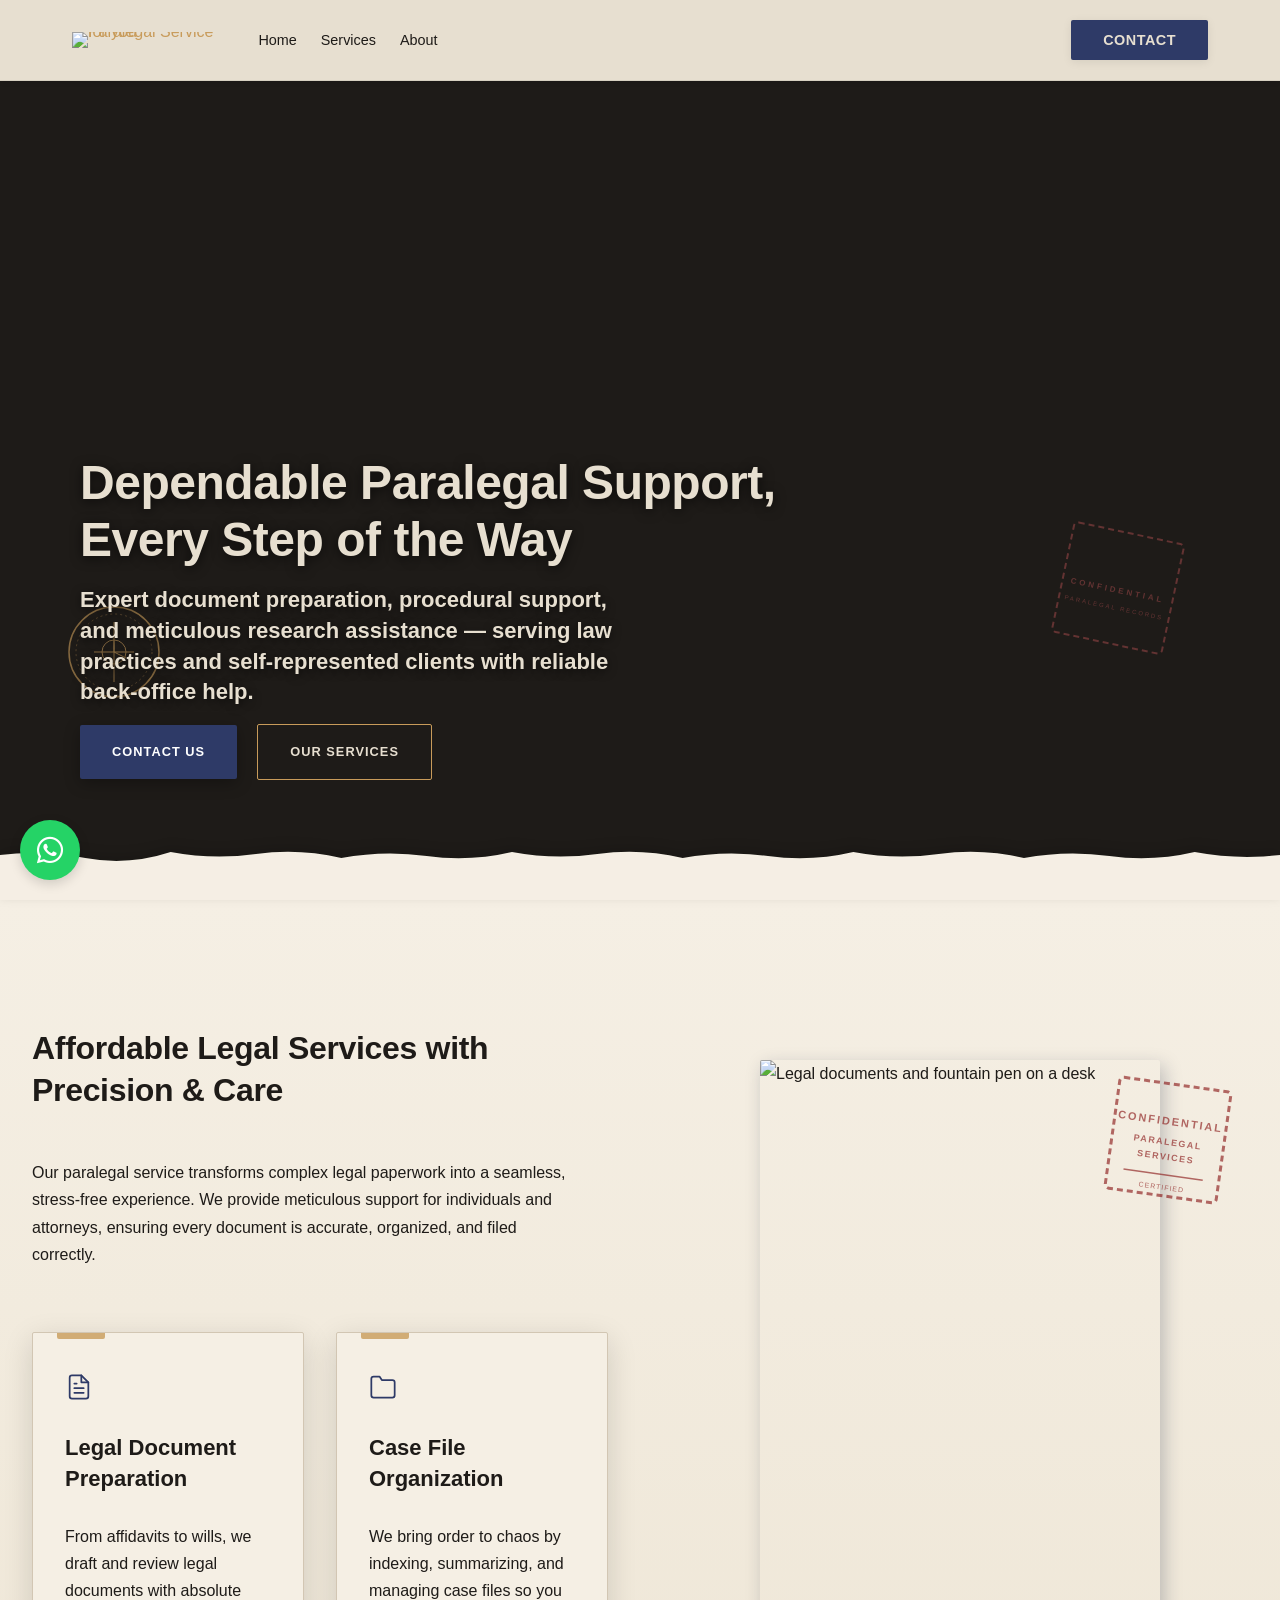
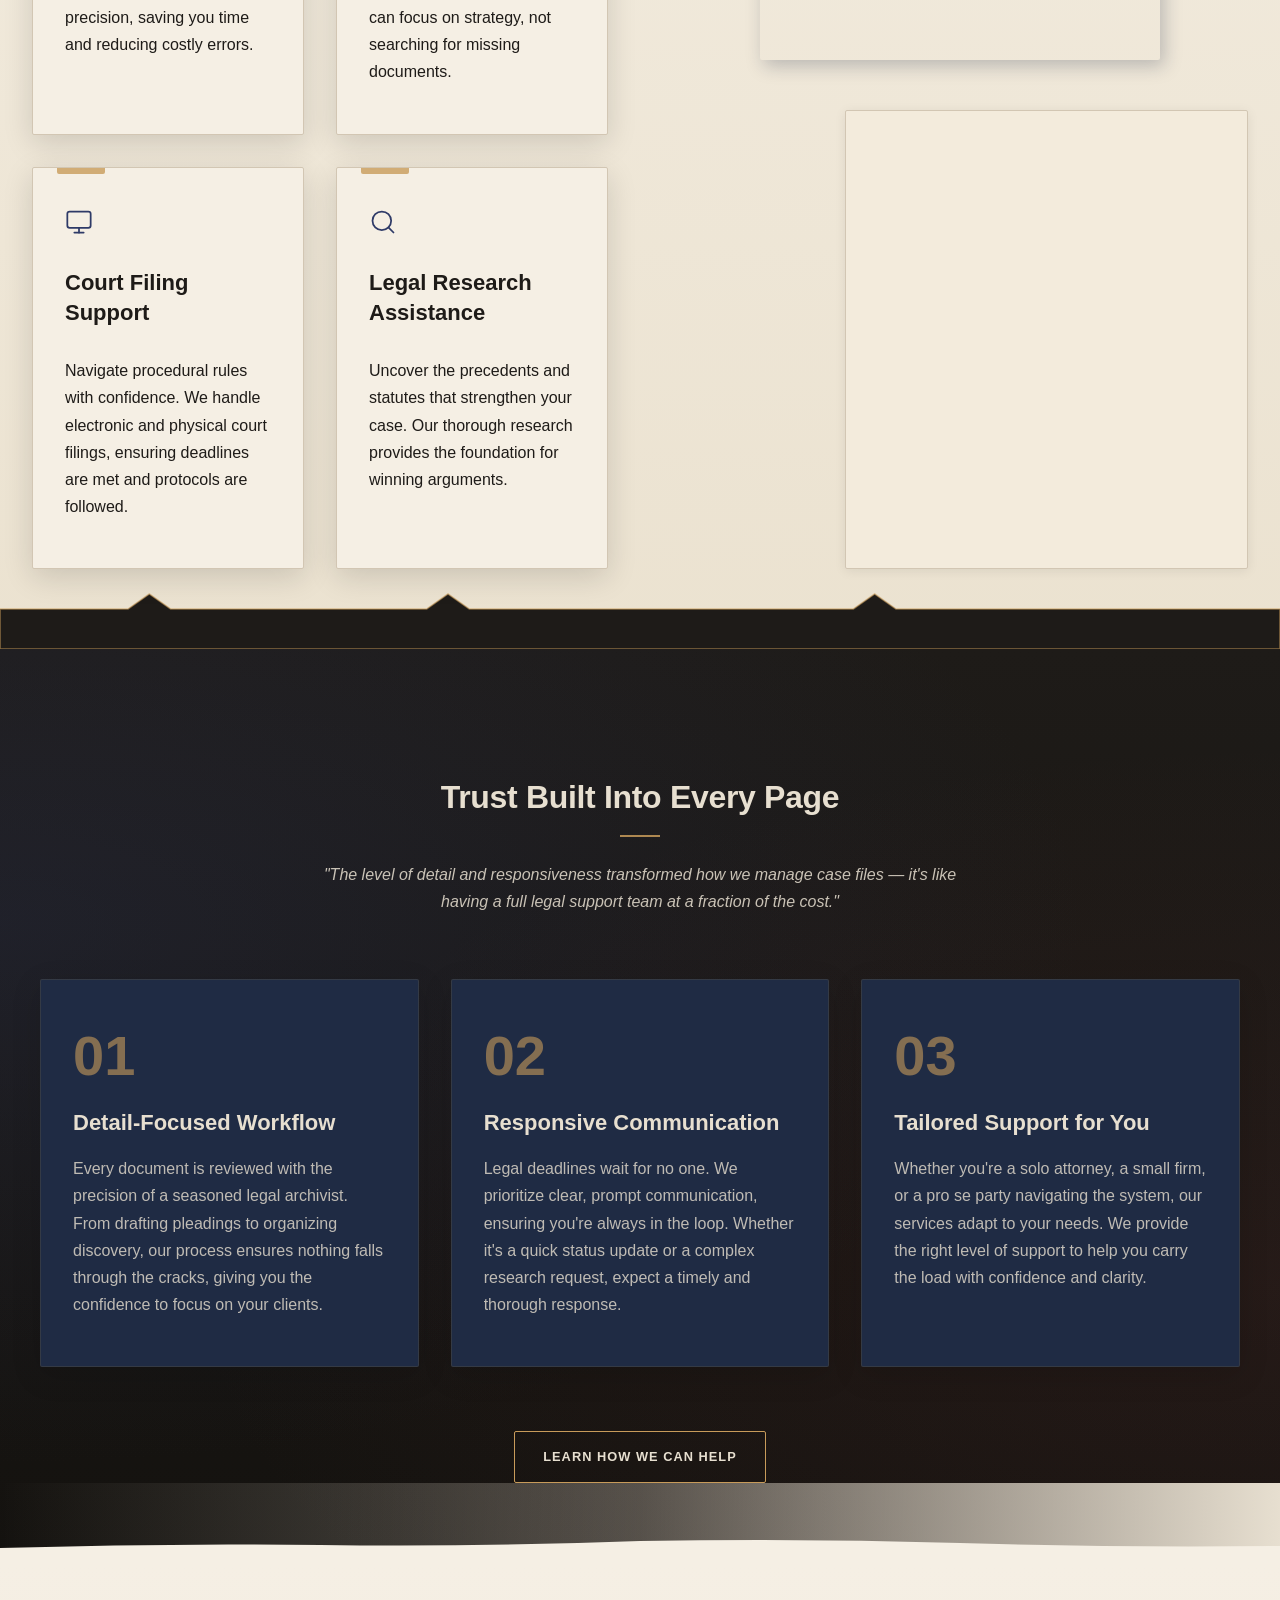
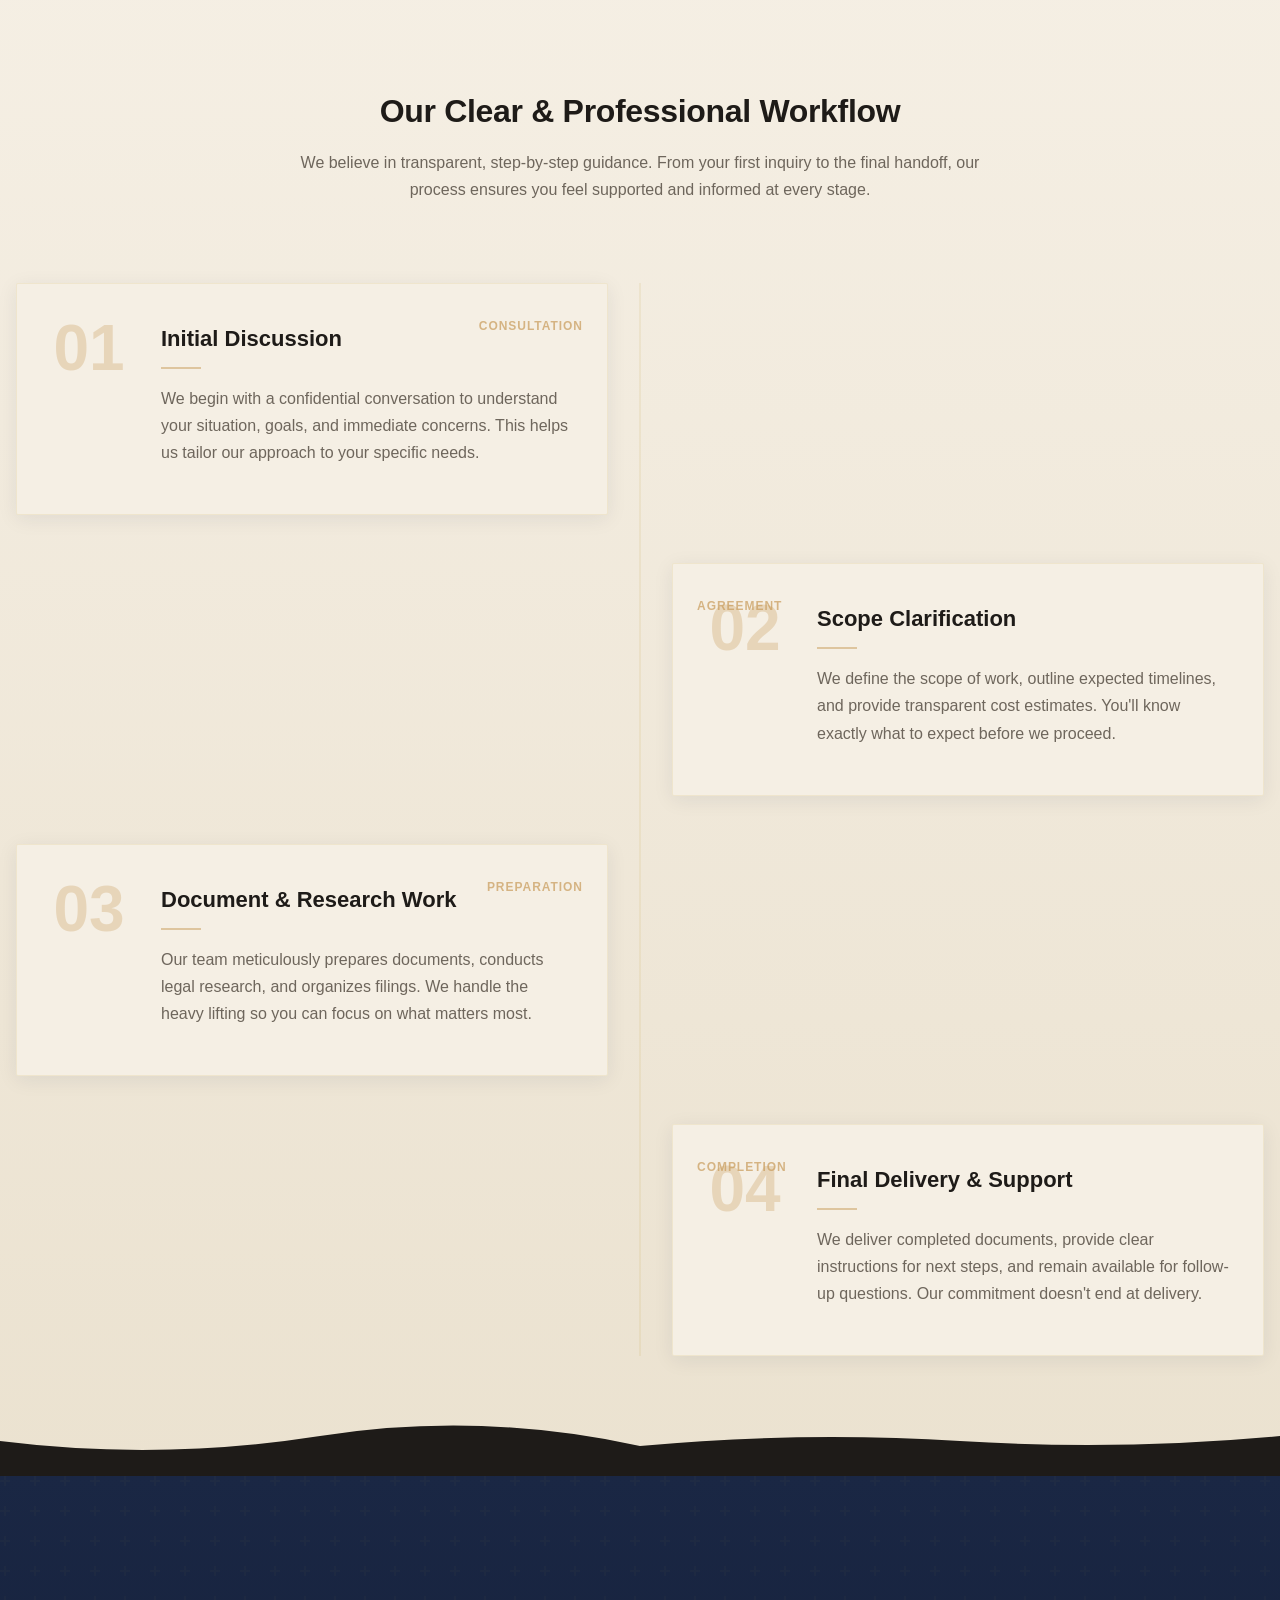
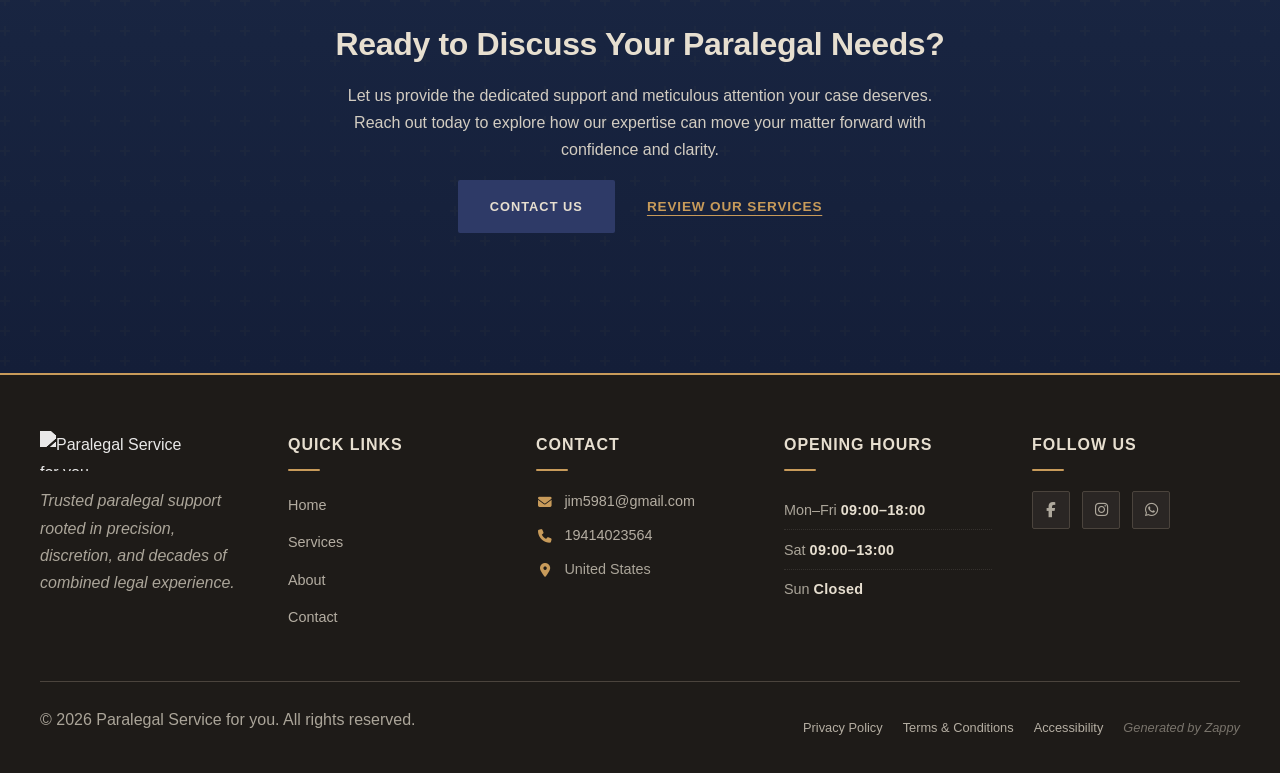
==== commit 6c6a9750: "Background sync: Progressive GitHub Sync" ====
--- a/public/index.html
+++ b/public/index.html
@@ -1 +1 @@
-<!doctype html><html lang="en"><head><meta charset="UTF-8"><meta content="width=device-width,initial-scale=1" name="viewport"><meta content="index, follow" name="robots"><title>Claim Your Affordable Legal Edge Today — Paralegal Service for you</title><meta content="Unlock affordable legal services that put you first. From legal aid services of oklahoma to mental hygiene legal solutions, get the support you deserve. Start your journey now." name="description"><meta content="affordable legal services, legal aid services of oklahoma, mental hygiene legal services, arag legal services, low-cost paralegal help" name="keywords"><link href="/assets/favicon.ico" rel="icon" type="image/x-icon"><link href="/assets/favicon-16x16.png" rel="icon" type="image/png" sizes="16x16"><link href="/assets/favicon-32x32.png" rel="icon" type="image/png" sizes="32x32"><link href="/assets/favicon-48x48.png" rel="icon" type="image/png" sizes="48x48"><link href="/assets/favicon-192x192.png" rel="icon" type="image/png" sizes="192x192"><link href="/assets/favicon-512x512.png" rel="icon" type="image/png" sizes="512x512"><link href="/assets/apple-touch-icon.png" rel="apple-touch-icon"><script>!function(){"use strict";var t="dec666c1-5cc7-47ef-a7b7-ac607c3a5d09",e="https://api.zappy5.com/api/analytics/track",a=18e5,n=2592e6,o=!0,i=!0,r=!0;var s=function(){var e="zappy_visitor_"+t,a=null;try{if(a=localStorage.getItem(e)){var o=JSON.parse(a),i=Date.now();if(i-o.created<n)return o.lastSeen=i,localStorage.setItem(e,JSON.stringify(o)),o.id}}catch(t){console.warn("Zappy Analytics: LocalStorage not available")}var r="zv_"+Date.now()+"_"+Math.random().toString(36).substr(2,9);try{localStorage.setItem(e,JSON.stringify({id:r,created:Date.now(),lastSeen:Date.now()}))}catch(t){}return r}(),c=function(){var e="zappy_session_"+t,n=null;try{if(n=sessionStorage.getItem(e)){var o=JSON.parse(n),i=Date.now();if(i-o.timestamp<a)return o.timestamp=i,sessionStorage.setItem(e,JSON.stringify(o)),o.id}}catch(t){console.warn("Zappy Analytics: SessionStorage not available")}var r="zs_"+Date.now()+"_"+Math.random().toString(36).substr(2,9);try{sessionStorage.setItem(e,JSON.stringify({id:r,timestamp:Date.now()}))}catch(t){}return r}();function l(a,n){n=n||{};var o={website_id:t,event_type:a,page_path:window.location.pathname,referrer:document.referrer||"direct",visitor_id:s,session_id:c,metadata:n};if(navigator.sendBeacon){var i=new Blob([JSON.stringify(o)],{type:"application/json"});navigator.sendBeacon(e,i)}else fetch(e,{method:"POST",headers:{"Content-Type":"application/json"},body:JSON.stringify(o),keepalive:!0}).catch(function(t){console.warn("Zappy Analytics: Failed to track event",t)})}o&&l("pageview",{title:document.title,url:window.location.href}),i&&document.addEventListener("click",function(t){var e=t.target;if("BUTTON"===e.tagName||e.closest("button")){var a="BUTTON"===e.tagName?e:e.closest("button");l("click",{element:"button",text:a.textContent.trim().substring(0,100),id:a.id||null,class:a.className||null})}else if("A"===e.tagName||e.closest("a")){var n="A"===e.tagName?e:e.closest("a");l("navigation",{element:"link",text:n.textContent.trim().substring(0,100),href:n.href,external:n.hostname!==window.location.hostname})}},!0),r&&document.addEventListener("submit",function(t){var e=t.target;l("form_submit",{form_id:e.id||null,form_name:e.name||null,form_action:e.action||null,form_method:e.method||"GET"})},!0);var d=Date.now();window.addEventListener("beforeunload",function(){l("page_unload",{time_on_page:Math.floor((Date.now()-d)/1e3),page_path:window.location.pathname})}),window.zappyAnalytics={track:l,getVisitorId:function(){return s},getSessionId:function(){return c}}}()</script><meta content="Claim Your Affordable Legal Edge Today — Paralegal Service for you" property="og:title"><meta content="Unlock affordable legal services that put you first. From legal aid services of oklahoma to mental hygiene legal solutions, get the support you deserve. Start your journey now." property="og:description"><meta content="summary_large_image" name="twitter:card"><meta content="Claim Your Affordable Legal Edge Today — Paralegal Service for you" name="twitter:title"><meta content="Unlock affordable legal services that put you first. From legal aid services of oklahoma to mental hygiene legal solutions, get the support you deserve. Start your journey now." name="twitter:description"><meta content="website" property="og:type"><meta content="en_US" property="og:locale"><link href="https://cdnjs.cloudflare.com/ajax/libs/font-awesome/6.4.0/css/all.min.css" rel="stylesheet"><style>.skip-link{position:absolute;top:0;left:0;transform:translateY(-200%);padding:12px 18px;background:var(--bg-dark,#1a1a1a);color:var(--text-light,#fff);font-weight:600;border-radius:0 0 8px 0;z-index:10000}.skip-link:focus{transform:none;outline:2px solid var(--ring,#fff);outline-offset:2px}:focus-visible{outline:2px solid var(--ring,currentColor);outline-offset:3px}</style><link href="/assets/favicon.ico" rel="icon" type="image/x-icon"><link href="/assets/favicon-16x16.png" rel="icon" type="image/png" sizes="16x16"><link href="/assets/favicon-32x32.png" rel="icon" type="image/png" sizes="32x32"><link href="/assets/favicon-48x48.png" rel="icon" type="image/png" sizes="48x48"><link href="/assets/favicon-192x192.png" rel="icon" type="image/png" sizes="192x192"><link href="/assets/favicon-512x512.png" rel="icon" type="image/png" sizes="512x512"><link href="/assets/apple-touch-icon.png" rel="apple-touch-icon"><link href="https://cdn.jsdelivr.net/npm/vanilla-cookieconsent@3/dist/cookieconsent.css" rel="stylesheet"><script src="https://cdn.jsdelivr.net/npm/vanilla-cookieconsent@3/dist/cookieconsent.umd.js"></script><script src="https://cdn.jsdelivr.net/gh/mickidum/acc_toolbar/acctoolbar/acctoolbar.min.js"></script><link href="/styles.css" rel="stylesheet"><script>window.ZAPPY_WEBSITE_ID="dec666c1-5cc7-47ef-a7b7-ac607c3a5d09",window.ZAPPY_API_BASE="https://api.zappy5.com"</script><style id="zappy-dropdown-submenu-styles">#navMenu li:has(.sub-menu),.nav-menu li:has(.sub-menu),.navbar li:has(.sub-menu),nav li:has(.sub-menu){position:relative}#navMenu .sub-menu,.nav-menu .sub-menu,.navbar .sub-menu,nav .sub-menu{display:block!important;position:absolute!important;top:100%;left:0;min-width:220px;background:#fff;border-radius:8px;box-shadow:0 8px 25px rgba(0,0,0,.15);padding:8px 0;opacity:0;visibility:hidden;transform:translateY(10px);transition:all .3s ease;z-index:1000;list-style:none;pointer-events:none}#navMenu li:hover>.sub-menu,.nav-menu li:hover>.sub-menu,.navbar li:hover>.sub-menu,nav li:hover>.sub-menu{opacity:1!important;visibility:visible!important;transform:translateY(0)!important;pointer-events:auto!important}.sub-menu li{list-style:none;margin:0;padding:0}.sub-menu a{display:block!important;padding:10px 16px!important;color:var(--text-dark,#333)!important;font-weight:500;text-decoration:none;white-space:nowrap;transition:background-color .2s}.sub-menu .zappy-nav-child>a{padding-left:28px!important;font-size:.9em!important;opacity:.85!important}[dir=rtl] .sub-menu .zappy-nav-child>a,html[lang=ar] .sub-menu .zappy-nav-child>a,html[lang=he] .sub-menu .zappy-nav-child>a{padding-left:10px!important;padding-right:28px!important}.sub-menu .zappy-nav-parent>a{font-weight:600!important}.sub-menu a:hover{background-color:#f5f5f5}[dir=rtl] .nav-menu .sub-menu,[dir=rtl] .navbar .sub-menu,[dir=rtl] nav .sub-menu,html[lang=ar] .nav-menu .sub-menu,html[lang=ar] .navbar .sub-menu,html[lang=ar] nav .sub-menu,html[lang=he] .nav-menu .sub-menu,html[lang=he] .navbar .sub-menu,html[lang=he] nav .sub-menu{left:auto!important;right:0!important}.sub-menu:empty,.sub-menu:not(:has(li)):not(:has(> a)),.sub-menu:not(:has(li:not(.zappy-hidden-menu-item))):not(:has(> a)){display:none!important;opacity:0!important;visibility:hidden!important;pointer-events:none!important}li:has(.menu-group-title):hover>.sub-menu{opacity:1!important;visibility:visible!important;transform:translateY(0)!important;pointer-events:auto!important}#navMenu>li>.menu-group-title,.nav-menu>li>.menu-group-title{display:inline-block;padding:.5rem 1rem;cursor:default;user-select:none}@media (max-width:768px){#navMenu .sub-menu,.nav-menu .sub-menu,.navbar .sub-menu,nav .sub-menu{position:static!important;transform:none!important;box-shadow:none!important;background:0 0!important;max-height:0;overflow:hidden;opacity:0;visibility:hidden;transition:max-height .3s ease,opacity .3s ease;padding:0!important;border-radius:0!important}#navMenu .sub-menu.mobile-expanded,.nav-menu .sub-menu.mobile-expanded,.navbar .sub-menu.mobile-expanded{max-height:none!important;overflow-y:visible!important;opacity:1!important;visibility:visible!important;padding:8px 0 8px 16px!important}[dir=rtl] .sub-menu.mobile-expanded,html[lang=he] .sub-menu.mobile-expanded{padding:8px 16px 8px 0!important}#navMenu li:hover>.sub-menu,.nav-menu li:hover>.sub-menu,.navbar li:hover>.sub-menu,nav li:hover>.sub-menu{opacity:0;visibility:hidden;pointer-events:none}#navMenu li>.sub-menu.mobile-expanded,.nav-menu li>.sub-menu.mobile-expanded,.navbar li>.sub-menu.mobile-expanded,nav li>.sub-menu.mobile-expanded{opacity:1!important;visibility:visible!important;pointer-events:auto!important}#navMenu li:has(.sub-menu),.nav-menu li:has(.sub-menu),.navbar li:has(.sub-menu),nav li:has(.sub-menu){display:flex!important;flex-wrap:wrap!important;align-items:center!important;position:relative!important;min-height:44px!important}#navMenu li:has(.sub-menu)>a,.nav-menu li:has(.sub-menu)>a,.navbar li:has(.sub-menu)>a,nav li:has(.sub-menu)>a{flex:1!important;min-width:0!important}#navMenu li:has(.sub-menu)>.menu-group-title,.nav-menu li:has(.sub-menu)>.menu-group-title,.navbar li:has(.sub-menu)>.menu-group-title,nav li:has(.sub-menu)>.menu-group-title{flex:1!important;min-width:0!important;padding:0!important;line-height:inherit!important}#navMenu li:has(.sub-menu)>.sub-menu,.nav-menu li:has(.sub-menu)>.sub-menu,.navbar li:has(.sub-menu)>.sub-menu,nav li:has(.sub-menu)>.sub-menu{flex-basis:100%!important;width:100%!important}#navMenu li:has(.sub-menu)>a [class*=arrow],#navMenu li:has(.sub-menu)>a [class*=chevron],.nav-menu li:has(.sub-menu)>a .fa-angle-down,.nav-menu li:has(.sub-menu)>a .fa-chevron-down,.nav-menu li:has(.sub-menu)>a [class*=arrow],.nav-menu li:has(.sub-menu)>a [class*=chevron],nav li:has(.sub-menu)>a [class*=arrow],nav li:has(.sub-menu)>a [class*=chevron]{display:none!important;visibility:hidden!important}.mobile-submenu-toggle{display:flex!important;align-items:center!important;justify-content:center!important;width:44px!important;height:auto!important;background:0 0!important;border:none!important;cursor:pointer!important;color:var(--text-dark)!important;position:static!important;flex-shrink:0!important;align-self:stretch!important;z-index:2!important;padding:0!important;margin:0!important}.mobile-submenu-toggle::after{content:''!important;width:0!important;height:0!important;border-left:6px solid transparent!important;border-right:6px solid transparent!important;border-top:7px solid currentColor!important;transition:transform .3s ease!important}.mobile-submenu-toggle.expanded::after{transform:rotate(180deg)!important}.sub-menu a{padding:10px 0!important;display:block!important;color:var(--text-dark)!important;white-space:normal!important}.sub-menu .zappy-nav-child>a{padding-left:28px!important;font-size:.9em!important;opacity:.85!important}[dir=rtl] .sub-menu .zappy-nav-child>a,html[lang=ar] .sub-menu .zappy-nav-child>a,html[lang=he] .sub-menu .zappy-nav-child>a{padding-left:0!important;padding-right:28px!important}.sub-menu .zappy-nav-parent>a{font-weight:600!important}#navMenu.active,.nav-menu.active{max-width:100vw!important;overflow-x:hidden!important;box-sizing:border-box!important}.navbar .sub-menu li a,.zappy-products-dropdown .sub-menu a,nav.navbar .sub-menu li a{color:var(--text-dark)!important}}@media (min-width:769px){.mobile-submenu-toggle{display:none!important}}</style><style id="zappy-widget-visibility">html[dir=rtl] .whatsapp-float{right:20px!important;left:auto!important}html:not([dir]) .whatsapp-float,html[dir=ltr] .whatsapp-float{left:20px!important;right:auto!important}html[dir=rtl] #mic-access-tool-general-button,html[dir=rtl] #mic-init-access-tool #mic-access-tool-general-button,html[dir=rtl] #mic-init-access-tool .mic-access-tool-general-button,html[dir=rtl] ._access-icon,html[dir=rtl] .mic-access-tool-general-button{left:20px!important;right:auto!important}html:not([dir]) #mic-access-tool-general-button,html:not([dir]) #mic-init-access-tool #mic-access-tool-general-button,html:not([dir]) #mic-init-access-tool .mic-access-tool-general-button,html:not([dir]) ._access-icon,html:not([dir]) .mic-access-tool-general-button,html[dir=ltr] #mic-access-tool-general-button,html[dir=ltr] #mic-init-access-tool #mic-access-tool-general-button,html[dir=ltr] #mic-init-access-tool .mic-access-tool-general-button,html[dir=ltr] ._access-icon,html[dir=ltr] .mic-access-tool-general-button{right:20px!important;left:auto!important}@media (max-width:768px){.whatsapp-float{display:flex!important}}@media (min-width:769px){.whatsapp-float{display:flex!important}}@media (max-width:768px){#mic-access-tool-general-button,#mic-init-access-tool #mic-access-tool-general-button,#mic-init-access-tool .mic-access-tool-general-button,._access-icon,.mic-access-tool-general-button{display:flex!important;visibility:visible!important;opacity:1!important;pointer-events:auto!important}#mic-access-tool-box.opened-mic-access-tool,#mic-init-access-tool #mic-access-tool-box.opened-mic-access-tool,.mic-access-tool-box.opened-mic-access-tool{visibility:visible!important;opacity:1!important;pointer-events:auto!important}}@media (min-width:769px){#mic-access-tool-general-button,#mic-init-access-tool #mic-access-tool-general-button,#mic-init-access-tool .mic-access-tool-general-button,._access-icon,.mic-access-tool-general-button{display:flex!important;visibility:visible!important;opacity:1!important;pointer-events:auto!important}#mic-access-tool-box.opened-mic-access-tool,#mic-init-access-tool #mic-access-tool-box.opened-mic-access-tool,.mic-access-tool-box.opened-mic-access-tool{visibility:visible!important;opacity:1!important;pointer-events:auto!important}}</style></head><body><a href="#main" class="skip-link">Skip to main content</a><nav class="navbar"><button aria-label="Menu" class="mobile-toggle" id="mobileToggle"><svg viewBox="0 0 24 24" fill="none" height="24" width="24" class="hamburger-icon"><path d="M3 12h18M3 6h18M3 18h18" stroke="currentColor" stroke-width="2" stroke-linecap="round"></path></svg> <svg viewBox="0 0 24 24" fill="none" height="24" width="24" class="close-icon" style="display:none"><path d="M18 6L6 18M6 6l12 12" stroke="currentColor" stroke-width="2" stroke-linecap="round"></path></svg></button> <button aria-label="Call" class="phone-header-btn" data-phone="[business_phone]"><svg viewBox="0 0 24 24" fill="currentColor" height="20" width="20"><path d="M22 16.92v3a2 2 0 0 1-2.18 2 19.79 19.79 0 0 1-8.63-3.07 19.5 19.5 0 0 1-6-6 19.79 19.79 0 0 1-3.07-8.67A2 2 0 0 1 4.11 2h3a2 2 0 0 1 2 1.72 12.84 12.84 0 0 0 .7 2.81 2 2 0 0 1-.45 2.11L8.09 9.91a16 16 0 0 0 6 6l1.27-1.27a2 2 0 0 1 2.11-.45 12.84 12.84 0 0 0 2.81.7A2 2 0 0 1 22 16.92z"></path></svg></button><div class="nav-container"><div class="nav-brand"><a href="/" class="logo-link"><img alt="Paralegal Service for you" class="logo" src="/assets/site-home-image-1.webp"></a></div><ul class="nav-menu" id="navMenu"><li><a href="/">Home</a></li><li><a href="/services">Services</a></li><li><a href="/about">About</a></li></ul><div class="nav-cta-container"><a href="/contact" class="nav-cta-btn">Contact</a></div></div></nav><script>window.addEventListener("load",function(){const e=document.querySelector(".navbar, nav, header");if(!e)return void console.log("[Navbar] Navbar element not found");let t=document.getElementById("mobileToggle")||document.querySelector(".mobile-toggle")||document.querySelector(".hamburger")||document.querySelector(".hamburger-menu")||document.querySelector(".menu-toggle")||document.querySelector(".burger-menu")||document.querySelector('[aria-label="Menu"]')||document.querySelector('[aria-label="תפריט"]');const n=document.querySelector(".phone-header-btn"),o=window.getComputedStyle(e);let r=o.backgroundColor;if(console.log("[Navbar] Initial navbar background:",r),"transparent"===r||"rgba(0, 0, 0, 0)"===r||r.startsWith("rgba")&&r.includes(", 0)")){const e=o.backgroundImage;if(e&&"none"!==e)console.log("[Navbar] Navbar has background image/gradient, using dark text"),r="rgb(240, 240, 240)";else{const e=window.getComputedStyle(document.body).backgroundColor;console.log("[Navbar] Navbar transparent, using body background:",e),r=e}}const a=r.match(/\d+/g);if(a&&a.length>=3){const e=(.299*parseInt(a[0])+.587*parseInt(a[1])+.114*parseInt(a[2]))/255;console.log("[Navbar] Mobile button colors preserved from Claude CSS (luminance:",e.toFixed(2)+")");const o=document.createElement("style");o.id="zappy-mobile-nav-fix";document.documentElement.lang;document.documentElement.dir,o.textContent='\n        /* Hide mobile buttons on desktop, show only on mobile */\n        @media (min-width: 769px) {\n          .mobile-toggle,\n          .phone-header-btn {\n            display: none !important;\n          }\n        }\n        \n        /* Show and position mobile buttons correctly on mobile */\n        @media (max-width: 768px) {\n          .navbar,\n          nav.navbar {\n            min-height: 70px !important;\n          }\n\n          .mobile-toggle,\n          .phone-header-btn {\n            position: absolute !important;\n            top: 0 !important;\n            bottom: 0 !important;\n            margin-top: auto !important;\n            margin-bottom: auto !important;\n            transform: none !important;\n            z-index: 1001 !important;\n            display: flex !important;\n            align-items: center !important;\n            justify-content: center !important;\n            width: 36px !important;\n            height: 36px !important;\n            border-radius: 50% !important;\n            border: none !important;\n            cursor: pointer !important;\n            padding: 6px !important;\n            background: none !important;\n            color: var(--nav-text, var(--text-dark)) !important;\n            touch-action: manipulation !important;\n            -webkit-tap-highlight-color: transparent !important;\n          }\n\n          html[data-zappy-site-type="ecommerce"] .phone-header-btn,\n          body[data-zappy-site-type="ecommerce"] .phone-header-btn,\n          html[data-zappy-site-type="ecommerce"] header .phone-header-btn,\n          html[data-zappy-site-type="ecommerce"] nav .phone-header-btn {\n            display: none !important;\n            visibility: hidden !important;\n            width: 0 !important;\n            height: 0 !important;\n            min-width: 0 !important;\n            overflow: hidden !important;\n          }\n          \n          /* LTR positioning (default): hamburger LEFT, phone RIGHT */\n          html:not([dir="rtl"]):not([lang="he"]):not([lang="ar"]) .mobile-toggle,\n          html[dir="ltr"] .mobile-toggle {\n            left: 12px !important;\n            right: auto !important;\n          }\n          html:not([dir="rtl"]):not([lang="he"]):not([lang="ar"]) .phone-header-btn,\n          html[dir="ltr"] .phone-header-btn {\n            right: 12px !important;\n            left: auto !important;\n          }\n          \n          /* RTL positioning: hamburger RIGHT, phone LEFT */\n          html[dir="rtl"] .mobile-toggle,\n          html[lang="he"] .mobile-toggle,\n          html[lang="ar"] .mobile-toggle {\n            right: 12px !important;\n            left: auto !important;\n          }\n          html[dir="rtl"] .phone-header-btn,\n          html[lang="he"] .phone-header-btn,\n          html[lang="ar"] .phone-header-btn {\n            left: 12px !important;\n            right: auto !important;\n          }\n          \n          /* CRITICAL: Ensure nav-container has min-height on mobile */\n          /* All children are positioned absolutely/fixed on mobile, so height:auto collapses to 0 */\n          .nav-container {\n            min-height: 70px !important;\n            position: relative !important;\n          }\n          \n          /* Ensure SVG icons are properly sized and inherit color */\n          .mobile-toggle svg,\n          .phone-header-btn svg {\n            width: 24px !important;\n            height: 24px !important;\n            /* Don\'t force display - let JavaScript control hamburger/close toggle */\n          }\n          \n          /* Reset nav-cta-container on mobile - remove desktop box-shadow/padding */\n          /* that creates a visible ghost box when CTA button is hidden */\n          .nav-cta-container {\n            box-shadow: none !important;\n            padding: 0 !important;\n          }\n          \n          /* Hide nav-cta-container entirely on mobile when there\'s no lang-switcher */\n          /* (only the CTA button is inside, and it\'s hidden on mobile) */\n          .nav-cta-container:not(:has(.lang-switcher)) {\n            display: none !important;\n          }\n          \n          /* CRITICAL: Prevent hero image fade gradient from bleeding over headline text */\n          /* The .image-fade-gradient has bottom: -30px (extends below parent) */\n          /* On mobile stacked layout, this overlaps the h1 text below the image */\n          .hero-image-column {\n            overflow: hidden !important;\n          }\n          .image-fade-gradient {\n            bottom: 0 !important;\n          }\n          \n          /* Hide desktop language switcher on mobile - hamburger menu handles it */\n          /* High specificity to override stored CSS */\n          .lang-switcher,\n          .nav-cta-container .lang-switcher,\n          .nav-container .lang-switcher,\n          .navbar .lang-switcher,\n          .navbar .nav-cta-container .lang-switcher {\n            display: none !important;\n          }\n        }\n      ';const r=document.getElementById("zappy-mobile-nav-fix");r&&r.remove(),document.head.appendChild(o),console.log("[Navbar] Critical CSS injected for mobile nav positioning");const i=window.innerWidth<=768;if(t){const e=t.querySelector(".hamburger-icon"),n=t.querySelector(".close-icon");e&&(e.style.setProperty("width","24px","important"),e.style.setProperty("height","24px","important"),e.style.setProperty("display","block","important")),n&&(n.style.setProperty("width","24px","important"),n.style.setProperty("height","24px","important"),n.style.setProperty("display","none","important")),i?(t.style.setProperty("position","absolute","important"),t.style.setProperty("top","0","important"),t.style.setProperty("bottom","0","important"),t.style.setProperty("margin-top","auto","important"),t.style.setProperty("margin-bottom","auto","important"),t.style.setProperty("transform","none","important"),t.style.setProperty("z-index","1001","important"),t.style.removeProperty("left"),t.style.removeProperty("right"),console.log("[Navbar] Mobile toggle positioning applied (mobile viewport)")):(t.style.removeProperty("position"),t.style.removeProperty("top"),t.style.removeProperty("transform"),t.style.removeProperty("z-index"),t.style.removeProperty("left"),t.style.removeProperty("right"),console.log("[Navbar] Desktop viewport - cleared mobile toggle inline positioning"))}if(n){const e=n.querySelector("svg");e&&(e.style.width="24px",e.style.height="24px",e.setAttribute("width","24"),e.setAttribute("height","24")),i?(n.style.setProperty("position","absolute","important"),n.style.setProperty("top","0","important"),n.style.setProperty("bottom","0","important"),n.style.setProperty("margin-top","auto","important"),n.style.setProperty("margin-bottom","auto","important"),n.style.setProperty("transform","none","important"),n.style.setProperty("z-index","1001","important"),n.style.removeProperty("left"),n.style.removeProperty("right"),console.log("[Navbar] Phone button positioning applied (mobile viewport)")):(n.style.removeProperty("position"),n.style.removeProperty("top"),n.style.removeProperty("transform"),n.style.removeProperty("z-index"),n.style.removeProperty("left"),n.style.removeProperty("right"),console.log("[Navbar] Desktop viewport - cleared phone button inline positioning"))}}else console.log("[Navbar] Could not parse background color:",r);t=document.getElementById("mobileToggle")||document.querySelector(".mobile-toggle")||document.querySelector(".hamburger")||document.querySelector(".hamburger-menu")||document.querySelector(".menu-toggle")||document.querySelector(".burger-menu")||document.querySelector('[aria-label="Menu"]')||document.querySelector('[aria-label="תפריט"]');const i=document.getElementById("navMenu")||document.querySelector(".nav-menu")||document.querySelector(".nav-links")||document.querySelector("nav ul:not(.submenu)");if(!t||!i)return void console.log("[Navbar] Mobile toggle or menu not found:",{toggle:!!t,menu:!!i});i.id||(i.id="navMenu"),console.log("[Navbar] Initializing mobile menu...");const l=t.cloneNode(!0);t.parentNode.replaceChild(l,t);var s=0;function p(e){var t=Date.now();t-s<300||(s=t,function(e){e.preventDefault(),e.stopPropagation();const t=l.querySelector(".hamburger-icon"),n=l.querySelector(".close-icon");i.classList.contains("active")?(i.classList.remove("active"),t&&t.style.setProperty("display","block","important"),n&&n.style.setProperty("display","none","important"),document.body.style.overflow="",console.log("[Navbar] Menu closed")):(i.classList.add("active"),t&&t.style.setProperty("display","none","important"),n&&n.style.setProperty("display","block","important"),document.body.style.overflow="hidden",console.log("[Navbar] Menu opened"))}(e))}l.addEventListener("click",p),l.addEventListener("touchend",p),i.querySelectorAll("a").forEach(function(e){e.addEventListener("click",function(){if("#"===this.getAttribute("href"))return;const e=l.querySelector(".hamburger-icon"),t=l.querySelector(".close-icon");i.classList.remove("active"),e&&e.style.setProperty("display","block","important"),t&&t.style.setProperty("display","none","important"),document.body.style.overflow="",console.log("[Navbar] Menu closed (link clicked)")})});var m=i.querySelectorAll(".dropdown-toggle");m.forEach(function(e){e.addEventListener("click",function(e){e.preventDefault(),e.stopPropagation();var t=this.closest(".nav-dropdown");t&&(t.parentNode.querySelectorAll(".nav-dropdown.open").forEach(function(e){e!==t&&e.classList.remove("open")}),t.classList.toggle("open"),console.log("[Navbar] Dropdown toggled:",t.classList.contains("open")?"open":"closed"))})}),document.addEventListener("click",function(e){e.target.closest(".nav-dropdown")||document.querySelectorAll(".nav-dropdown.open").forEach(function(e){e.classList.remove("open")})}),console.log("[Navbar] Dropdown handlers initialized for "+m.length+" dropdowns"),n&&n.addEventListener("click",function(){const e=document.querySelectorAll('a[href^="tel:"]'),t=e.length>0?e[0].getAttribute("href").replace("tel:",""):"[business_phone]";window.location.href="tel:"+t,console.log("[Navbar] Phone button clicked")}),console.log("[Navbar] Mobile menu initialized successfully")})</script><main id="main"><section class="home-hero-section" data-band-index="0" data-layout-spec="Home-hero" data-hero-type="fullscreen-scrim"><img alt="Layered legal documents on a desk" class="hero-bg-image" src="/assets/site-home-hero-image-1.webp" data-context="Sophisticated legal desk scene with layered case papers, binder tabs, a stamped envelope, and warm directional light across textured paper. Dark indigo and warm black-brown tones. Cinematic macro paper photography." data-placeholder="home-hero-image-1" height="600" loading="eager" width="1200" data-hero-bg="true" fetchpriority="high"><div class="hero-scrim" aria-hidden="true"></div><div class="hero-overlay"><h1>Dependable Paralegal Support, Every Step of the Way</h1><h3>Expert document preparation, procedural support, and meticulous research assistance — serving law practices and self-represented clients with reliable back-office help.</h3><div class="hero-ctas"><a href="/contact" class="btn btn-primary">Contact Us</a> <a href="/services" class="btn btn-secondary">Our Services</a></div></div><div class="decorative-stamp" aria-hidden="true"><svg viewBox="0 0 120 120" xmlns="http://www.w3.org/2000/svg" data-element-type="icon" data-icon-type="svg"><rect height="112" width="112" x="4" y="4" fill="none" rx="4" stroke="currentColor" stroke-dasharray="6 4" stroke-width="2"></rect><text fill="currentColor" font-family="serif" font-size="8" letter-spacing="3" text-anchor="middle" x="60" y="65" font-weight="700">CONFIDENTIAL</text><text fill="currentColor" font-family="serif" font-size="6" letter-spacing="2" text-anchor="middle" x="60" y="82">PARALEGAL RECORDS</text></svg></div><div class="decorative-seal" aria-hidden="true"><svg viewBox="0 0 100 100" xmlns="http://www.w3.org/2000/svg" data-element-type="icon" data-icon-type="svg"><circle cx="50" cy="50" r="45" fill="none" stroke="currentColor" stroke-width="1.5"></circle><circle cx="50" cy="50" r="38" fill="none" stroke="currentColor" stroke-width="0.5" stroke-dasharray="2 3"></circle><line x1="50" x2="50" y1="20" y2="80" stroke="currentColor" stroke-width="1"></line><path d="M30 50 L70 50" stroke="currentColor" stroke-width="1"></path><circle cx="50" cy="50" r="12" fill="none" stroke="currentColor" stroke-width="1"></circle><path d="M50 38 L50 50 L62 56" fill="none" stroke="currentColor" stroke-width="1"></path></svg></div><div class="hero-divider-wrapper"><svg viewBox="0 0 1200 80" xmlns="http://www.w3.org/2000/svg" aria-hidden="true" data-no-icon-edit="true" preserveAspectRatio="none"><path d="M0,80 L0,35 Q40,30 80,38 T160,32 Q200,40 240,34 T320,38 Q360,30 400,36 T480,32 Q520,40 560,34 T640,38 Q680,30 720,36 T800,32 Q840,40 880,34 T960,38 Q1000,30 1040,36 T1120,32 Q1160,40 1200,35 L1200,80 Z" fill="#F5EFE4"></path><path d="M0,80 L0,37 Q40,32 80,40 T160,34 Q200,42 240,36 T320,40 Q360,32 400,38 T480,34 Q520,42 560,36 T640,40 Q680,32 720,38 T800,34 Q840,42 880,36 T960,40 Q1000,32 1040,38 T1120,34 Q1160,42 1200,37 L1200,80 Z" fill="#F5EFE4" opacity="0.6"></path></svg></div></section><section class="home-services-section" data-band-index="1" data-layout-spec="Home-services"><div class="home-services-section__container"><div class="home-services-section__content"><h2 class="home-services-section__heading">Affordable Legal Services with Precision &amp; Care</h2><p class="home-services-section__intro">Our paralegal service transforms complex legal paperwork into a seamless, stress-free experience. We provide meticulous support for individuals and attorneys, ensuring every document is accurate, organized, and filed correctly.</p><div class="home-services-section__grid"><article class="home-services-section__card"><div class="home-services-section__card-tab"></div><div class="home-services-section__card-icon"><svg viewBox="0 0 24 24" fill="none" height="28" width="28" data-element-type="icon" data-icon-type="svg" stroke="currentColor" stroke-linecap="round" stroke-linejoin="round" stroke-width="1.5"><path d="M14 2H6a2 2 0 0 0-2 2v16a2 2 0 0 0 2 2h12a2 2 0 0 0 2-2V8z"></path><polyline points="14 2 14 8 20 8"></polyline><line x1="16" x2="8" y1="13" y2="13"></line><line x1="16" x2="8" y1="17" y2="17"></line><polyline points="10 9 9 9 8 9"></polyline></svg></div><div class="home-services-section__card-content"><h3 class="home-services-section__card-title">Legal Document Preparation</h3><p class="home-services-section__card-text">From affidavits to wills, we draft and review legal documents with absolute precision, saving you time and reducing costly errors.</p></div></article><article class="home-services-section__card"><div class="home-services-section__card-tab"></div><div class="home-services-section__card-icon"><svg viewBox="0 0 24 24" fill="none" height="28" width="28" data-element-type="icon" data-icon-type="svg" stroke="currentColor" stroke-linecap="round" stroke-linejoin="round" stroke-width="1.5"><path d="M22 19a2 2 0 0 1-2 2H4a2 2 0 0 1-2-2V5a2 2 0 0 1 2-2h5l2 3h9a2 2 0 0 1 2 2z"></path></svg></div><div class="home-services-section__card-content"><h3 class="home-services-section__card-title">Case File Organization</h3><p class="home-services-section__card-text">We bring order to chaos by indexing, summarizing, and managing case files so you can focus on strategy, not searching for missing documents.</p></div></article><article class="home-services-section__card"><div class="home-services-section__card-tab"></div><div class="home-services-section__card-icon"><svg viewBox="0 0 24 24" fill="none" height="28" width="28" data-element-type="icon" data-icon-type="svg" stroke="currentColor" stroke-linecap="round" stroke-linejoin="round" stroke-width="1.5"><rect height="14" width="20" x="2" y="3" rx="2" ry="2"></rect><line x1="8" x2="16" y1="21" y2="21"></line><line x1="12" x2="12" y1="17" y2="21"></line></svg></div><div class="home-services-section__card-content"><h3 class="home-services-section__card-title">Court Filing Support</h3><p class="home-services-section__card-text">Navigate procedural rules with confidence. We handle electronic and physical court filings, ensuring deadlines are met and protocols are followed.</p></div></article><article class="home-services-section__card"><div class="home-services-section__card-tab"></div><div class="home-services-section__card-icon"><svg viewBox="0 0 24 24" fill="none" height="28" width="28" data-element-type="icon" data-icon-type="svg" stroke="currentColor" stroke-linecap="round" stroke-linejoin="round" stroke-width="1.5"><circle cx="11" cy="11" r="8"></circle><line x1="21" x2="16.65" y1="21" y2="16.65"></line></svg></div><div class="home-services-section__card-content"><h3 class="home-services-section__card-title">Legal Research Assistance</h3><p class="home-services-section__card-text">Uncover the precedents and statutes that strengthen your case. Our thorough research provides the foundation for winning arguments.</p></div></article></div></div><div class="home-services-section__imagery"><div class="home-services-section__image-wrapper"><img alt="Legal documents and fountain pen on a desk" class="home-services-section__image" src="/assets/site-home-services-image-1.webp" data-context="A tall vertical photograph of a neatly stacked pile of legal documents and a fountain pen on a rich wooden desk, warm ambient lighting, shallow depth of field, parchment tones." data-placeholder="home-services-image-1" height="900" loading="lazy" width="600" decoding="async"></div><div class="home-services-section__backplate" aria-hidden="true"></div><div class="home-services-section__stamp" aria-hidden="true"><svg viewBox="0 0 120 120" fill="none" height="120" width="120" aria-hidden="true" data-no-icon-edit="true" xmlns="http://www.w3.org/2000/svg"><rect height="112" width="112" x="4" y="4" fill="none" rx="4" stroke="#8B1A1A" stroke-dasharray="6 4" stroke-width="3" opacity="0.75"></rect><text fill="#8B1A1A" font-family="serif" font-size="11" letter-spacing="2" text-anchor="middle" x="60" y="45" font-weight="bold" opacity="0.75">CONFIDENTIAL</text><text fill="#8B1A1A" font-family="serif" font-size="9" letter-spacing="1.5" text-anchor="middle" x="60" y="65" font-weight="bold" opacity="0.75">PARALEGAL</text><text fill="#8B1A1A" font-family="serif" font-size="9" letter-spacing="1.5" text-anchor="middle" x="60" y="80" font-weight="bold" opacity="0.75">SERVICES</text><line x1="20" x2="100" y1="95" y2="95" stroke="#8B1A1A" stroke-width="1.5" opacity="0.75"></line><text fill="#8B1A1A" font-family="serif" font-size="7" letter-spacing="1" text-anchor="middle" x="60" y="110" opacity="0.75">CERTIFIED</text></svg></div></div></div><div class="home-services-section__divider-wrapper" aria-hidden="true"><svg viewBox="0 0 1200 60" xmlns="http://www.w3.org/2000/svg" aria-hidden="true" data-no-icon-edit="true" preserveAspectRatio="none"><path d="M0,60 L0,20 L120,20 L140,5 L160,20 L400,20 L420,5 L440,20 L800,20 L820,5 L840,20 L1200,20 L1200,60 Z" fill="var(--bg-dark)" stroke="var(--accent)" stroke-width="1.5" stroke-opacity="0.6"></path></svg></div></section><section class="home-proof-section" data-band-index="2" data-layout-spec="Home-proof"><div class="home-proof-section__container"><div class="home-proof-section__header"><h2>Trust Built Into Every Page</h2><p>"The level of detail and responsiveness transformed how we manage case files — it's like having a full legal support team at a fraction of the cost."</p></div><div class="home-proof-section__grid"><article class="home-proof-section__card"><div class="home-proof-section__card-marker">01</div><h3>Detail-Focused Workflow</h3><p>Every document is reviewed with the precision of a seasoned legal archivist. From drafting pleadings to organizing discovery, our process ensures nothing falls through the cracks, giving you the confidence to focus on your clients.</p></article><article class="home-proof-section__card"><div class="home-proof-section__card-marker">02</div><h3>Responsive Communication</h3><p>Legal deadlines wait for no one. We prioritize clear, prompt communication, ensuring you're always in the loop. Whether it's a quick status update or a complex research request, expect a timely and thorough response.</p></article><article class="home-proof-section__card"><div class="home-proof-section__card-marker">03</div><h3>Tailored Support for You</h3><p>Whether you're a solo attorney, a small firm, or a pro se party navigating the system, our services adapt to your needs. We provide the right level of support to help you carry the load with confidence and clarity.</p></article></div><div class="home-proof-section__cta-wrapper"><a href="/contact" class="home-proof-section__cta">Learn How We Can Help</a></div></div><div class="home-proof-section__divider-wrapper"><svg viewBox="0 0 1200 80" xmlns="http://www.w3.org/2000/svg" aria-hidden="true" data-no-icon-edit="true" preserveAspectRatio="none"><defs><linearGradient id="proof-fade" x1="0%" x2="100%" y1="0%" y2="0%"><stop offset="0%" stop-color="var(--bg-light)" stop-opacity="0"></stop><stop offset="50%" stop-color="var(--bg-light)" stop-opacity="0.3"></stop><stop offset="100%" stop-color="var(--bg-light)" stop-opacity="1"></stop></linearGradient></defs><rect height="80" width="1200" x="0" y="0" fill="url(#proof-fade)"></rect><line x1="0" x2="1200" y1="78" y2="78" stroke="var(--accent)" stroke-width="1" stroke-opacity="0.6"></line><path d="M0,80 L0,65 Q150,60 300,62 T600,58 Q750,55 900,60 T1200,63 L1200,80 Z" fill="#F5EFE4"></path></svg></div></section><section class="home-process-section" data-band-index="3" data-layout-spec="Home-process"><div class="home-process-section__container"><div class="home-process-section__header"><h2>Our Clear &amp; Professional Workflow</h2><p>We believe in transparent, step-by-step guidance. From your first inquiry to the final handoff, our process ensures you feel supported and informed at every stage.</p></div><div class="home-process-section__steps"><article class="home-process-section__step home-process-section__step--start"><div class="home-process-section__step-number" aria-hidden="true">01</div><div class="home-process-section__step-content"><h3>Initial Discussion</h3><p>We begin with a confidential conversation to understand your situation, goals, and immediate concerns. This helps us tailor our approach to your specific needs.</p></div><div class="home-process-section__step-label" aria-hidden="true">Consultation</div></article><article class="home-process-section__step home-process-section__step--end"><div class="home-process-section__step-content"><h3>Scope Clarification</h3><p>We define the scope of work, outline expected timelines, and provide transparent cost estimates. You'll know exactly what to expect before we proceed.</p></div><div class="home-process-section__step-number" aria-hidden="true">02</div><div class="home-process-section__step-label" aria-hidden="true">Agreement</div></article><article class="home-process-section__step home-process-section__step--start"><div class="home-process-section__step-number" aria-hidden="true">03</div><div class="home-process-section__step-content"><h3>Document &amp; Research Work</h3><p>Our team meticulously prepares documents, conducts legal research, and organizes filings. We handle the heavy lifting so you can focus on what matters most.</p></div><div class="home-process-section__step-label" aria-hidden="true">Preparation</div></article><article class="home-process-section__step home-process-section__step--end"><div class="home-process-section__step-content"><h3>Final Delivery &amp; Support</h3><p>We deliver completed documents, provide clear instructions for next steps, and remain available for follow-up questions. Our commitment doesn't end at delivery.</p></div><div class="home-process-section__step-number" aria-hidden="true">04</div><div class="home-process-section__step-label" aria-hidden="true">Completion</div></article></div></div><div class="home-process-section__divider-wrapper"><svg viewBox="0 0 1200 80" xmlns="http://www.w3.org/2000/svg" aria-hidden="true" data-no-icon-edit="true" preserveAspectRatio="none"><path d="M0,80 L0,45 Q150,65 300,40 T600,50 Q750,35 900,45 T1200,40 L1200,80 Z" fill="var(--bg-dark)"></path></svg></div></section><section class="home-cta-section" data-band-index="4" data-layout-spec="Home-cta"><div class="home-cta-section__bg-texture" aria-hidden="true"></div><div class="home-cta-section__container"><h2 class="home-cta-section__title">Ready to Discuss Your Paralegal Needs?</h2><p class="home-cta-section__text">Let us provide the dedicated support and meticulous attention your case deserves. Reach out today to explore how our expertise can move your matter forward with confidence and clarity.</p><div class="home-cta-section__actions"><a href="/contact" class="home-cta-section__btn-primary">Contact Us</a> <a href="/services" class="home-cta-section__btn-secondary">Review Our Services</a></div></div></section></main><footer class="site-footer"><div class="footer-container"><div class="footer-grid"><div class="footer-col footer-company-col"><img alt="Paralegal Service for you" class="logo" src="/assets/paralegal-service-for-you-legal-services-logo.webp"><p class="footer-tagline">Trusted paralegal support rooted in precision, discretion, and decades of combined legal experience.</p></div><div class="footer-col footer-links-col"><h4>Quick Links</h4><ul class="footer-links"><li><a href="/">Home</a></li><li><a href="/services">Services</a></li><li><a href="/about">About</a></li><li><a href="/contact">Contact</a></li></ul></div><div class="footer-col footer-contact-col"><h4>Contact</h4><ul class="footer-contact"><li><span class="contact-icon"><i class="fas fa-envelope"></i></span> <span class="contact-text"><a href="mailto:[business_email]">[business_email]</a></span></li><li><span class="contact-icon"><i class="fas fa-phone"></i></span> <span class="contact-text"><a href="tel:[business_phone]">[business_phone]</a></span></li><li><a href="/"><span class="contact-icon"><i class="fas fa-map-marker-alt"></i></span> <span class="contact-text">[business_address]</span></a></li></ul></div><div class="footer-col footer-hours-col"><h4>Opening Hours</h4><ul class="footer-hours"><li><a href="/"><span class="hours-day">Mon–Fri</span> <span class="hours-time">09:00–18:00</span></a></li><li><a href="/"><span class="hours-day">Sat</span> <span class="hours-time">09:00–13:00</span></a></li><li><a href="/"><span class="hours-day">Sun</span> <span class="hours-time">Closed</span></a></li></ul></div><div class="footer-col footer-social-col"><h4>Follow Us</h4><div class="footer-social"><a href="#" aria-label="Facebook" data-zappy-social-placeholder="true"><i class="fab fa-facebook-f"></i></a> <a href="#" aria-label="Instagram" data-zappy-social-placeholder="true"><i class="fab fa-instagram"></i></a> <a href="#" aria-label="WhatsApp" data-zappy-social-placeholder="true"><i class="fab fa-whatsapp"></i></a></div></div></div><div class="footer-bottom"><p class="footer-copyright">© 2026 Paralegal Service for you. All rights reserved.</p><div class="footer-legal"><a href="/privacy">Privacy Policy</a> <a href="/terms">Terms &amp; Conditions</a> <a href="/accessibility">Accessibility</a> <a href="https://zappy5.com" class="zappy-attribution" target="_blank">Generated by Zappy</a></div></div></div></footer><a href="https://wa.me/[whatsapp_handle]" class="whatsapp-float" aria-label="WhatsApp"><i class="fab fa-whatsapp"></i></a><div data-integration="accessibility:toolbar"></div><script src="/script.js"></script><script id="zappy-mobile-submenu-script">!function(){function e(){if(window.innerWidth>768)return document.querySelectorAll(".mobile-submenu-toggle").forEach(function(e){e.remove()}),void document.querySelectorAll(".sub-menu.mobile-expanded").forEach(function(e){e.classList.remove("mobile-expanded")});document.querySelectorAll(".nav-menu li:has(.sub-menu), nav li:has(.sub-menu), .navbar li:has(.sub-menu), #navMenu li:has(.sub-menu)").forEach(function(e){if(!e.querySelector(".mobile-submenu-toggle")){var t=e.querySelector(".sub-menu"),n=e.querySelector(":scope > a");if(t&&n){var o=document.createElement("button");o.className="mobile-submenu-toggle",o.setAttribute("aria-label","Toggle submenu"),o.setAttribute("type","button"),n.insertAdjacentElement("afterend",o),o.addEventListener("click",function(e){e.preventDefault(),e.stopPropagation(),document.querySelectorAll(".sub-menu.mobile-expanded").forEach(function(e){if(e!==t){e.classList.remove("mobile-expanded");var n=e.parentElement.querySelector(".mobile-submenu-toggle");n&&n.classList.remove("expanded")}}),t.classList.toggle("mobile-expanded"),o.classList.toggle("expanded")})}}})}var t;"loading"===document.readyState?document.addEventListener("DOMContentLoaded",e):e(),window.addEventListener("resize",function(){clearTimeout(t),t=setTimeout(e,250)});var n=new MutationObserver(function(t){t.forEach(function(t){if("attributes"===t.type){var n=t.target;n.classList&&(n.classList.contains("active")||n.classList.contains("open"))&&setTimeout(e,100)}})});setTimeout(function(){document.querySelectorAll(".mobile-menu, .nav-menu, #navMenu, nav").forEach(function(e){n.observe(e,{attributes:!0,attributeFilter:["class","style"]})})},500)}()</script></body></html>+<!doctype html><html lang="en"><head><meta charset="UTF-8"><meta content="width=device-width,initial-scale=1" name="viewport"><meta content="index, follow" name="robots"><title>Claim Your Affordable Legal Edge Today — Paralegal Service for you</title><meta content="Unlock affordable legal services that put you first. From legal aid services of oklahoma to mental hygiene legal solutions, get the support you deserve. Start your journey now." name="description"><meta content="affordable legal services, legal aid services of oklahoma, mental hygiene legal services, arag legal services, low-cost paralegal help" name="keywords"><link href="/assets/favicon.ico" rel="icon" type="image/x-icon"><link href="/assets/favicon-16x16.png" rel="icon" type="image/png" sizes="16x16"><link href="/assets/favicon-32x32.png" rel="icon" type="image/png" sizes="32x32"><link href="/assets/favicon-48x48.png" rel="icon" type="image/png" sizes="48x48"><link href="/assets/favicon-192x192.png" rel="icon" type="image/png" sizes="192x192"><link href="/assets/favicon-512x512.png" rel="icon" type="image/png" sizes="512x512"><link href="/assets/apple-touch-icon.png" rel="apple-touch-icon"><script>!function(){"use strict";var t="dec666c1-5cc7-47ef-a7b7-ac607c3a5d09",e="https://api.zappy5.com/api/analytics/track",a=18e5,n=2592e6,o=!0,i=!0,r=!0;var s=function(){var e="zappy_visitor_"+t,a=null;try{if(a=localStorage.getItem(e)){var o=JSON.parse(a),i=Date.now();if(i-o.created<n)return o.lastSeen=i,localStorage.setItem(e,JSON.stringify(o)),o.id}}catch(t){console.warn("Zappy Analytics: LocalStorage not available")}var r="zv_"+Date.now()+"_"+Math.random().toString(36).substr(2,9);try{localStorage.setItem(e,JSON.stringify({id:r,created:Date.now(),lastSeen:Date.now()}))}catch(t){}return r}(),c=function(){var e="zappy_session_"+t,n=null;try{if(n=sessionStorage.getItem(e)){var o=JSON.parse(n),i=Date.now();if(i-o.timestamp<a)return o.timestamp=i,sessionStorage.setItem(e,JSON.stringify(o)),o.id}}catch(t){console.warn("Zappy Analytics: SessionStorage not available")}var r="zs_"+Date.now()+"_"+Math.random().toString(36).substr(2,9);try{sessionStorage.setItem(e,JSON.stringify({id:r,timestamp:Date.now()}))}catch(t){}return r}();function l(a,n){n=n||{};var o={website_id:t,event_type:a,page_path:window.location.pathname,referrer:document.referrer||"direct",visitor_id:s,session_id:c,metadata:n};if(navigator.sendBeacon){var i=new Blob([JSON.stringify(o)],{type:"application/json"});navigator.sendBeacon(e,i)}else fetch(e,{method:"POST",headers:{"Content-Type":"application/json"},body:JSON.stringify(o),keepalive:!0}).catch(function(t){console.warn("Zappy Analytics: Failed to track event",t)})}o&&l("pageview",{title:document.title,url:window.location.href}),i&&document.addEventListener("click",function(t){var e=t.target;if("BUTTON"===e.tagName||e.closest("button")){var a="BUTTON"===e.tagName?e:e.closest("button");l("click",{element:"button",text:a.textContent.trim().substring(0,100),id:a.id||null,class:a.className||null})}else if("A"===e.tagName||e.closest("a")){var n="A"===e.tagName?e:e.closest("a");l("navigation",{element:"link",text:n.textContent.trim().substring(0,100),href:n.href,external:n.hostname!==window.location.hostname})}},!0),r&&document.addEventListener("submit",function(t){var e=t.target;l("form_submit",{form_id:e.id||null,form_name:e.name||null,form_action:e.action||null,form_method:e.method||"GET"})},!0);var d=Date.now();window.addEventListener("beforeunload",function(){l("page_unload",{time_on_page:Math.floor((Date.now()-d)/1e3),page_path:window.location.pathname})}),window.zappyAnalytics={track:l,getVisitorId:function(){return s},getSessionId:function(){return c}}}()</script><meta content="Claim Your Affordable Legal Edge Today — Paralegal Service for you" property="og:title"><meta content="Unlock affordable legal services that put you first. From legal aid services of oklahoma to mental hygiene legal solutions, get the support you deserve. Start your journey now." property="og:description"><meta content="summary_large_image" name="twitter:card"><meta content="Claim Your Affordable Legal Edge Today — Paralegal Service for you" name="twitter:title"><meta content="Unlock affordable legal services that put you first. From legal aid services of oklahoma to mental hygiene legal solutions, get the support you deserve. Start your journey now." name="twitter:description"><meta content="website" property="og:type"><meta content="en_US" property="og:locale"><link href="https://cdnjs.cloudflare.com/ajax/libs/font-awesome/6.4.0/css/all.min.css" rel="stylesheet"><style>.skip-link{position:absolute;top:0;left:0;transform:translateY(-200%);padding:12px 18px;background:var(--bg-dark,#1a1a1a);color:var(--text-light,#fff);font-weight:600;border-radius:0 0 8px 0;z-index:10000}.skip-link:focus{transform:none;outline:2px solid var(--ring,#fff);outline-offset:2px}:focus-visible{outline:2px solid var(--ring,currentColor);outline-offset:3px}</style><link href="/assets/favicon.ico" rel="icon" type="image/x-icon"><link href="/assets/favicon-16x16.png" rel="icon" type="image/png" sizes="16x16"><link href="/assets/favicon-32x32.png" rel="icon" type="image/png" sizes="32x32"><link href="/assets/favicon-48x48.png" rel="icon" type="image/png" sizes="48x48"><link href="/assets/favicon-192x192.png" rel="icon" type="image/png" sizes="192x192"><link href="/assets/favicon-512x512.png" rel="icon" type="image/png" sizes="512x512"><link href="/assets/apple-touch-icon.png" rel="apple-touch-icon"><link href="https://cdn.jsdelivr.net/npm/vanilla-cookieconsent@3/dist/cookieconsent.css" rel="stylesheet"><script src="https://cdn.jsdelivr.net/npm/vanilla-cookieconsent@3/dist/cookieconsent.umd.js"></script><script src="https://cdn.jsdelivr.net/gh/mickidum/acc_toolbar/acctoolbar/acctoolbar.min.js"></script><link href="/styles.css" rel="stylesheet"><script>window.ZAPPY_WEBSITE_ID="dec666c1-5cc7-47ef-a7b7-ac607c3a5d09",window.ZAPPY_API_BASE="https://api.zappy5.com"</script><style id="zappy-dropdown-submenu-styles">#navMenu li:has(.sub-menu),.nav-menu li:has(.sub-menu),.navbar li:has(.sub-menu),nav li:has(.sub-menu){position:relative}#navMenu .sub-menu,.nav-menu .sub-menu,.navbar .sub-menu,nav .sub-menu{display:block!important;position:absolute!important;top:100%;left:0;min-width:220px;background:#fff;border-radius:8px;box-shadow:0 8px 25px rgba(0,0,0,.15);padding:8px 0;opacity:0;visibility:hidden;transform:translateY(10px);transition:all .3s ease;z-index:1000;list-style:none;pointer-events:none}#navMenu li:hover>.sub-menu,.nav-menu li:hover>.sub-menu,.navbar li:hover>.sub-menu,nav li:hover>.sub-menu{opacity:1!important;visibility:visible!important;transform:translateY(0)!important;pointer-events:auto!important}.sub-menu li{list-style:none;margin:0;padding:0}.sub-menu a{display:block!important;padding:10px 16px!important;color:var(--text-dark,#333)!important;font-weight:500;text-decoration:none;white-space:nowrap;transition:background-color .2s}.sub-menu .zappy-nav-child>a{padding-left:28px!important;font-size:.9em!important;opacity:.85!important}[dir=rtl] .sub-menu .zappy-nav-child>a,html[lang=ar] .sub-menu .zappy-nav-child>a,html[lang=he] .sub-menu .zappy-nav-child>a{padding-left:10px!important;padding-right:28px!important}.sub-menu .zappy-nav-parent>a{font-weight:600!important}.sub-menu a:hover{background-color:#f5f5f5}[dir=rtl] .nav-menu .sub-menu,[dir=rtl] .navbar .sub-menu,[dir=rtl] nav .sub-menu,html[lang=ar] .nav-menu .sub-menu,html[lang=ar] .navbar .sub-menu,html[lang=ar] nav .sub-menu,html[lang=he] .nav-menu .sub-menu,html[lang=he] .navbar .sub-menu,html[lang=he] nav .sub-menu{left:auto!important;right:0!important}.sub-menu:empty,.sub-menu:not(:has(li)):not(:has(> a)),.sub-menu:not(:has(li:not(.zappy-hidden-menu-item))):not(:has(> a)){display:none!important;opacity:0!important;visibility:hidden!important;pointer-events:none!important}li:has(.menu-group-title):hover>.sub-menu{opacity:1!important;visibility:visible!important;transform:translateY(0)!important;pointer-events:auto!important}#navMenu>li>.menu-group-title,.nav-menu>li>.menu-group-title{display:inline-block;padding:.5rem 1rem;cursor:default;user-select:none}@media (max-width:768px){#navMenu .sub-menu,.nav-menu .sub-menu,.navbar .sub-menu,nav .sub-menu{position:static!important;transform:none!important;box-shadow:none!important;background:0 0!important;max-height:0;overflow:hidden;opacity:0;visibility:hidden;transition:max-height .3s ease,opacity .3s ease;padding:0!important;border-radius:0!important}#navMenu .sub-menu.mobile-expanded,.nav-menu .sub-menu.mobile-expanded,.navbar .sub-menu.mobile-expanded{max-height:none!important;overflow-y:visible!important;opacity:1!important;visibility:visible!important;padding:8px 0 8px 16px!important}[dir=rtl] .sub-menu.mobile-expanded,html[lang=he] .sub-menu.mobile-expanded{padding:8px 16px 8px 0!important}#navMenu li:hover>.sub-menu,.nav-menu li:hover>.sub-menu,.navbar li:hover>.sub-menu,nav li:hover>.sub-menu{opacity:0;visibility:hidden;pointer-events:none}#navMenu li>.sub-menu.mobile-expanded,.nav-menu li>.sub-menu.mobile-expanded,.navbar li>.sub-menu.mobile-expanded,nav li>.sub-menu.mobile-expanded{opacity:1!important;visibility:visible!important;pointer-events:auto!important}#navMenu li:has(.sub-menu),.nav-menu li:has(.sub-menu),.navbar li:has(.sub-menu),nav li:has(.sub-menu){display:flex!important;flex-wrap:wrap!important;align-items:center!important;position:relative!important;min-height:44px!important}#navMenu li:has(.sub-menu)>a,.nav-menu li:has(.sub-menu)>a,.navbar li:has(.sub-menu)>a,nav li:has(.sub-menu)>a{flex:1!important;min-width:0!important}#navMenu li:has(.sub-menu)>.menu-group-title,.nav-menu li:has(.sub-menu)>.menu-group-title,.navbar li:has(.sub-menu)>.menu-group-title,nav li:has(.sub-menu)>.menu-group-title{flex:1!important;min-width:0!important;padding:0!important;line-height:inherit!important}#navMenu li:has(.sub-menu)>.sub-menu,.nav-menu li:has(.sub-menu)>.sub-menu,.navbar li:has(.sub-menu)>.sub-menu,nav li:has(.sub-menu)>.sub-menu{flex-basis:100%!important;width:100%!important}#navMenu li:has(.sub-menu)>a [class*=arrow],#navMenu li:has(.sub-menu)>a [class*=chevron],.nav-menu li:has(.sub-menu)>a .fa-angle-down,.nav-menu li:has(.sub-menu)>a .fa-chevron-down,.nav-menu li:has(.sub-menu)>a [class*=arrow],.nav-menu li:has(.sub-menu)>a [class*=chevron],nav li:has(.sub-menu)>a [class*=arrow],nav li:has(.sub-menu)>a [class*=chevron]{display:none!important;visibility:hidden!important}.mobile-submenu-toggle{display:flex!important;align-items:center!important;justify-content:center!important;width:44px!important;height:auto!important;background:0 0!important;border:none!important;cursor:pointer!important;color:var(--text-dark)!important;position:static!important;flex-shrink:0!important;align-self:stretch!important;z-index:2!important;padding:0!important;margin:0!important}.mobile-submenu-toggle::after{content:''!important;width:0!important;height:0!important;border-left:6px solid transparent!important;border-right:6px solid transparent!important;border-top:7px solid currentColor!important;transition:transform .3s ease!important}.mobile-submenu-toggle.expanded::after{transform:rotate(180deg)!important}.sub-menu a{padding:10px 0!important;display:block!important;color:var(--text-dark)!important;white-space:normal!important}.sub-menu .zappy-nav-child>a{padding-left:28px!important;font-size:.9em!important;opacity:.85!important}[dir=rtl] .sub-menu .zappy-nav-child>a,html[lang=ar] .sub-menu .zappy-nav-child>a,html[lang=he] .sub-menu .zappy-nav-child>a{padding-left:0!important;padding-right:28px!important}.sub-menu .zappy-nav-parent>a{font-weight:600!important}#navMenu.active,.nav-menu.active{max-width:100vw!important;overflow-x:hidden!important;box-sizing:border-box!important}.navbar .sub-menu li a,.zappy-products-dropdown .sub-menu a,nav.navbar .sub-menu li a{color:var(--text-dark)!important}}@media (min-width:769px){.mobile-submenu-toggle{display:none!important}}</style><style id="zappy-widget-visibility">html[dir=rtl] .whatsapp-float{right:20px!important;left:auto!important}html:not([dir]) .whatsapp-float,html[dir=ltr] .whatsapp-float{left:20px!important;right:auto!important}html[dir=rtl] #mic-access-tool-general-button,html[dir=rtl] #mic-init-access-tool #mic-access-tool-general-button,html[dir=rtl] #mic-init-access-tool .mic-access-tool-general-button,html[dir=rtl] ._access-icon,html[dir=rtl] .mic-access-tool-general-button{left:20px!important;right:auto!important}html:not([dir]) #mic-access-tool-general-button,html:not([dir]) #mic-init-access-tool #mic-access-tool-general-button,html:not([dir]) #mic-init-access-tool .mic-access-tool-general-button,html:not([dir]) ._access-icon,html:not([dir]) .mic-access-tool-general-button,html[dir=ltr] #mic-access-tool-general-button,html[dir=ltr] #mic-init-access-tool #mic-access-tool-general-button,html[dir=ltr] #mic-init-access-tool .mic-access-tool-general-button,html[dir=ltr] ._access-icon,html[dir=ltr] .mic-access-tool-general-button{right:20px!important;left:auto!important}@media (max-width:768px){.whatsapp-float{display:flex!important}}@media (min-width:769px){.whatsapp-float{display:flex!important}}@media (max-width:768px){#mic-access-tool-general-button,#mic-init-access-tool #mic-access-tool-general-button,#mic-init-access-tool .mic-access-tool-general-button,._access-icon,.mic-access-tool-general-button{display:flex!important;visibility:visible!important;opacity:1!important;pointer-events:auto!important}#mic-access-tool-box.opened-mic-access-tool,#mic-init-access-tool #mic-access-tool-box.opened-mic-access-tool,.mic-access-tool-box.opened-mic-access-tool{visibility:visible!important;opacity:1!important;pointer-events:auto!important}}@media (min-width:769px){#mic-access-tool-general-button,#mic-init-access-tool #mic-access-tool-general-button,#mic-init-access-tool .mic-access-tool-general-button,._access-icon,.mic-access-tool-general-button{display:flex!important;visibility:visible!important;opacity:1!important;pointer-events:auto!important}#mic-access-tool-box.opened-mic-access-tool,#mic-init-access-tool #mic-access-tool-box.opened-mic-access-tool,.mic-access-tool-box.opened-mic-access-tool{visibility:visible!important;opacity:1!important;pointer-events:auto!important}}</style></head><body><a href="#main" class="skip-link">Skip to main content</a><nav class="navbar"><button aria-label="Menu" class="mobile-toggle" id="mobileToggle"><svg viewBox="0 0 24 24" fill="none" height="24" width="24" class="hamburger-icon"><path d="M3 12h18M3 6h18M3 18h18" stroke="currentColor" stroke-width="2" stroke-linecap="round"></path></svg> <svg viewBox="0 0 24 24" fill="none" height="24" width="24" class="close-icon" style="display:none"><path d="M18 6L6 18M6 6l12 12" stroke="currentColor" stroke-width="2" stroke-linecap="round"></path></svg></button> <button aria-label="Call" class="phone-header-btn" data-phone="19414023564"><svg viewBox="0 0 24 24" fill="currentColor" height="20" width="20"><path d="M22 16.92v3a2 2 0 0 1-2.18 2 19.79 19.79 0 0 1-8.63-3.07 19.5 19.5 0 0 1-6-6 19.79 19.79 0 0 1-3.07-8.67A2 2 0 0 1 4.11 2h3a2 2 0 0 1 2 1.72 12.84 12.84 0 0 0 .7 2.81 2 2 0 0 1-.45 2.11L8.09 9.91a16 16 0 0 0 6 6l1.27-1.27a2 2 0 0 1 2.11-.45 12.84 12.84 0 0 0 2.81.7A2 2 0 0 1 22 16.92z"></path></svg></button><div class="nav-container"><div class="nav-brand"><a href="/" class="logo-link"><img alt="Paralegal Service for you" class="logo" src="/assets/site-home-image-1.webp"></a></div><ul class="nav-menu" id="navMenu"><li><a href="/">Home</a></li><li><a href="/services">Services</a></li><li><a href="/about">About</a></li></ul><div class="nav-cta-container"><a href="/contact" class="nav-cta-btn">Contact</a></div></div></nav><script>window.addEventListener("load",function(){const e=document.querySelector(".navbar, nav, header");if(!e)return void console.log("[Navbar] Navbar element not found");let t=document.getElementById("mobileToggle")||document.querySelector(".mobile-toggle")||document.querySelector(".hamburger")||document.querySelector(".hamburger-menu")||document.querySelector(".menu-toggle")||document.querySelector(".burger-menu")||document.querySelector('[aria-label="Menu"]')||document.querySelector('[aria-label="תפריט"]');const n=document.querySelector(".phone-header-btn"),o=window.getComputedStyle(e);let r=o.backgroundColor;if(console.log("[Navbar] Initial navbar background:",r),"transparent"===r||"rgba(0, 0, 0, 0)"===r||r.startsWith("rgba")&&r.includes(", 0)")){const e=o.backgroundImage;if(e&&"none"!==e)console.log("[Navbar] Navbar has background image/gradient, using dark text"),r="rgb(240, 240, 240)";else{const e=window.getComputedStyle(document.body).backgroundColor;console.log("[Navbar] Navbar transparent, using body background:",e),r=e}}const a=r.match(/\d+/g);if(a&&a.length>=3){const e=(.299*parseInt(a[0])+.587*parseInt(a[1])+.114*parseInt(a[2]))/255;console.log("[Navbar] Mobile button colors preserved from Claude CSS (luminance:",e.toFixed(2)+")");const o=document.createElement("style");o.id="zappy-mobile-nav-fix";document.documentElement.lang;document.documentElement.dir,o.textContent='\n        /* Hide mobile buttons on desktop, show only on mobile */\n        @media (min-width: 769px) {\n          .mobile-toggle,\n          .phone-header-btn {\n            display: none !important;\n          }\n        }\n        \n        /* Show and position mobile buttons correctly on mobile */\n        @media (max-width: 768px) {\n          .navbar,\n          nav.navbar {\n            min-height: 70px !important;\n          }\n\n          .mobile-toggle,\n          .phone-header-btn {\n            position: absolute !important;\n            top: 0 !important;\n            bottom: 0 !important;\n            margin-top: auto !important;\n            margin-bottom: auto !important;\n            transform: none !important;\n            z-index: 1001 !important;\n            display: flex !important;\n            align-items: center !important;\n            justify-content: center !important;\n            width: 36px !important;\n            height: 36px !important;\n            border-radius: 50% !important;\n            border: none !important;\n            cursor: pointer !important;\n            padding: 6px !important;\n            background: none !important;\n            color: var(--nav-text, var(--text-dark)) !important;\n            touch-action: manipulation !important;\n            -webkit-tap-highlight-color: transparent !important;\n          }\n\n          html[data-zappy-site-type="ecommerce"] .phone-header-btn,\n          body[data-zappy-site-type="ecommerce"] .phone-header-btn,\n          html[data-zappy-site-type="ecommerce"] header .phone-header-btn,\n          html[data-zappy-site-type="ecommerce"] nav .phone-header-btn {\n            display: none !important;\n            visibility: hidden !important;\n            width: 0 !important;\n            height: 0 !important;\n            min-width: 0 !important;\n            overflow: hidden !important;\n          }\n          \n          /* LTR positioning (default): hamburger LEFT, phone RIGHT */\n          html:not([dir="rtl"]):not([lang="he"]):not([lang="ar"]) .mobile-toggle,\n          html[dir="ltr"] .mobile-toggle {\n            left: 12px !important;\n            right: auto !important;\n          }\n          html:not([dir="rtl"]):not([lang="he"]):not([lang="ar"]) .phone-header-btn,\n          html[dir="ltr"] .phone-header-btn {\n            right: 12px !important;\n            left: auto !important;\n          }\n          \n          /* RTL positioning: hamburger RIGHT, phone LEFT */\n          html[dir="rtl"] .mobile-toggle,\n          html[lang="he"] .mobile-toggle,\n          html[lang="ar"] .mobile-toggle {\n            right: 12px !important;\n            left: auto !important;\n          }\n          html[dir="rtl"] .phone-header-btn,\n          html[lang="he"] .phone-header-btn,\n          html[lang="ar"] .phone-header-btn {\n            left: 12px !important;\n            right: auto !important;\n          }\n          \n          /* CRITICAL: Ensure nav-container has min-height on mobile */\n          /* All children are positioned absolutely/fixed on mobile, so height:auto collapses to 0 */\n          .nav-container {\n            min-height: 70px !important;\n            position: relative !important;\n          }\n          \n          /* Ensure SVG icons are properly sized and inherit color */\n          .mobile-toggle svg,\n          .phone-header-btn svg {\n            width: 24px !important;\n            height: 24px !important;\n            /* Don\'t force display - let JavaScript control hamburger/close toggle */\n          }\n          \n          /* Reset nav-cta-container on mobile - remove desktop box-shadow/padding */\n          /* that creates a visible ghost box when CTA button is hidden */\n          .nav-cta-container {\n            box-shadow: none !important;\n            padding: 0 !important;\n          }\n          \n          /* Hide nav-cta-container entirely on mobile when there\'s no lang-switcher */\n          /* (only the CTA button is inside, and it\'s hidden on mobile) */\n          .nav-cta-container:not(:has(.lang-switcher)) {\n            display: none !important;\n          }\n          \n          /* CRITICAL: Prevent hero image fade gradient from bleeding over headline text */\n          /* The .image-fade-gradient has bottom: -30px (extends below parent) */\n          /* On mobile stacked layout, this overlaps the h1 text below the image */\n          .hero-image-column {\n            overflow: hidden !important;\n          }\n          .image-fade-gradient {\n            bottom: 0 !important;\n          }\n          \n          /* Hide desktop language switcher on mobile - hamburger menu handles it */\n          /* High specificity to override stored CSS */\n          .lang-switcher,\n          .nav-cta-container .lang-switcher,\n          .nav-container .lang-switcher,\n          .navbar .lang-switcher,\n          .navbar .nav-cta-container .lang-switcher {\n            display: none !important;\n          }\n        }\n      ';const r=document.getElementById("zappy-mobile-nav-fix");r&&r.remove(),document.head.appendChild(o),console.log("[Navbar] Critical CSS injected for mobile nav positioning");const i=window.innerWidth<=768;if(t){const e=t.querySelector(".hamburger-icon"),n=t.querySelector(".close-icon");e&&(e.style.setProperty("width","24px","important"),e.style.setProperty("height","24px","important"),e.style.setProperty("display","block","important")),n&&(n.style.setProperty("width","24px","important"),n.style.setProperty("height","24px","important"),n.style.setProperty("display","none","important")),i?(t.style.setProperty("position","absolute","important"),t.style.setProperty("top","0","important"),t.style.setProperty("bottom","0","important"),t.style.setProperty("margin-top","auto","important"),t.style.setProperty("margin-bottom","auto","important"),t.style.setProperty("transform","none","important"),t.style.setProperty("z-index","1001","important"),t.style.removeProperty("left"),t.style.removeProperty("right"),console.log("[Navbar] Mobile toggle positioning applied (mobile viewport)")):(t.style.removeProperty("position"),t.style.removeProperty("top"),t.style.removeProperty("transform"),t.style.removeProperty("z-index"),t.style.removeProperty("left"),t.style.removeProperty("right"),console.log("[Navbar] Desktop viewport - cleared mobile toggle inline positioning"))}if(n){const e=n.querySelector("svg");e&&(e.style.width="24px",e.style.height="24px",e.setAttribute("width","24"),e.setAttribute("height","24")),i?(n.style.setProperty("position","absolute","important"),n.style.setProperty("top","0","important"),n.style.setProperty("bottom","0","important"),n.style.setProperty("margin-top","auto","important"),n.style.setProperty("margin-bottom","auto","important"),n.style.setProperty("transform","none","important"),n.style.setProperty("z-index","1001","important"),n.style.removeProperty("left"),n.style.removeProperty("right"),console.log("[Navbar] Phone button positioning applied (mobile viewport)")):(n.style.removeProperty("position"),n.style.removeProperty("top"),n.style.removeProperty("transform"),n.style.removeProperty("z-index"),n.style.removeProperty("left"),n.style.removeProperty("right"),console.log("[Navbar] Desktop viewport - cleared phone button inline positioning"))}}else console.log("[Navbar] Could not parse background color:",r);t=document.getElementById("mobileToggle")||document.querySelector(".mobile-toggle")||document.querySelector(".hamburger")||document.querySelector(".hamburger-menu")||document.querySelector(".menu-toggle")||document.querySelector(".burger-menu")||document.querySelector('[aria-label="Menu"]')||document.querySelector('[aria-label="תפריט"]');const i=document.getElementById("navMenu")||document.querySelector(".nav-menu")||document.querySelector(".nav-links")||document.querySelector("nav ul:not(.submenu)");if(!t||!i)return void console.log("[Navbar] Mobile toggle or menu not found:",{toggle:!!t,menu:!!i});i.id||(i.id="navMenu"),console.log("[Navbar] Initializing mobile menu...");const l=t.cloneNode(!0);t.parentNode.replaceChild(l,t);var s=0;function p(e){var t=Date.now();t-s<300||(s=t,function(e){e.preventDefault(),e.stopPropagation();const t=l.querySelector(".hamburger-icon"),n=l.querySelector(".close-icon");i.classList.contains("active")?(i.classList.remove("active"),t&&t.style.setProperty("display","block","important"),n&&n.style.setProperty("display","none","important"),document.body.style.overflow="",console.log("[Navbar] Menu closed")):(i.classList.add("active"),t&&t.style.setProperty("display","none","important"),n&&n.style.setProperty("display","block","important"),document.body.style.overflow="hidden",console.log("[Navbar] Menu opened"))}(e))}l.addEventListener("click",p),l.addEventListener("touchend",p),i.querySelectorAll("a").forEach(function(e){e.addEventListener("click",function(){if("#"===this.getAttribute("href"))return;const e=l.querySelector(".hamburger-icon"),t=l.querySelector(".close-icon");i.classList.remove("active"),e&&e.style.setProperty("display","block","important"),t&&t.style.setProperty("display","none","important"),document.body.style.overflow="",console.log("[Navbar] Menu closed (link clicked)")})});var m=i.querySelectorAll(".dropdown-toggle");m.forEach(function(e){e.addEventListener("click",function(e){e.preventDefault(),e.stopPropagation();var t=this.closest(".nav-dropdown");t&&(t.parentNode.querySelectorAll(".nav-dropdown.open").forEach(function(e){e!==t&&e.classList.remove("open")}),t.classList.toggle("open"),console.log("[Navbar] Dropdown toggled:",t.classList.contains("open")?"open":"closed"))})}),document.addEventListener("click",function(e){e.target.closest(".nav-dropdown")||document.querySelectorAll(".nav-dropdown.open").forEach(function(e){e.classList.remove("open")})}),console.log("[Navbar] Dropdown handlers initialized for "+m.length+" dropdowns"),n&&n.addEventListener("click",function(){const e=document.querySelectorAll('a[href^="tel:"]'),t=e.length>0?e[0].getAttribute("href").replace("tel:",""):"19414023564";window.location.href="tel:"+t,console.log("[Navbar] Phone button clicked")}),console.log("[Navbar] Mobile menu initialized successfully")})</script><main id="main"><section class="home-hero-section" data-band-index="0" data-layout-spec="Home-hero" data-hero-type="fullscreen-scrim"><img alt="Layered legal documents on a desk" class="hero-bg-image" src="/assets/site-home-hero-image-1.webp" data-context="Sophisticated legal desk scene with layered case papers, binder tabs, a stamped envelope, and warm directional light across textured paper. Dark indigo and warm black-brown tones. Cinematic macro paper photography." data-placeholder="home-hero-image-1" height="600" loading="eager" width="1200" data-hero-bg="true" fetchpriority="high"><div class="hero-scrim" aria-hidden="true"></div><div class="hero-overlay"><h1>Dependable Paralegal Support, Every Step of the Way</h1><h3>Expert document preparation, procedural support, and meticulous research assistance — serving law practices and self-represented clients with reliable back-office help.</h3><div class="hero-ctas"><a href="/contact" class="btn btn-primary">Contact Us</a> <a href="/services" class="btn btn-secondary">Our Services</a></div></div><div class="decorative-stamp" aria-hidden="true"><svg viewBox="0 0 120 120" xmlns="http://www.w3.org/2000/svg" data-element-type="icon" data-icon-type="svg"><rect height="112" width="112" x="4" y="4" fill="none" rx="4" stroke="currentColor" stroke-dasharray="6 4" stroke-width="2"></rect><text fill="currentColor" font-family="serif" font-size="8" letter-spacing="3" text-anchor="middle" x="60" y="65" font-weight="700">CONFIDENTIAL</text><text fill="currentColor" font-family="serif" font-size="6" letter-spacing="2" text-anchor="middle" x="60" y="82">PARALEGAL RECORDS</text></svg></div><div class="decorative-seal" aria-hidden="true"><svg viewBox="0 0 100 100" xmlns="http://www.w3.org/2000/svg" data-element-type="icon" data-icon-type="svg"><circle cx="50" cy="50" r="45" fill="none" stroke="currentColor" stroke-width="1.5"></circle><circle cx="50" cy="50" r="38" fill="none" stroke="currentColor" stroke-width="0.5" stroke-dasharray="2 3"></circle><line x1="50" x2="50" y1="20" y2="80" stroke="currentColor" stroke-width="1"></line><path d="M30 50 L70 50" stroke="currentColor" stroke-width="1"></path><circle cx="50" cy="50" r="12" fill="none" stroke="currentColor" stroke-width="1"></circle><path d="M50 38 L50 50 L62 56" fill="none" stroke="currentColor" stroke-width="1"></path></svg></div><div class="hero-divider-wrapper"><svg viewBox="0 0 1200 80" xmlns="http://www.w3.org/2000/svg" aria-hidden="true" data-no-icon-edit="true" preserveAspectRatio="none"><path d="M0,80 L0,35 Q40,30 80,38 T160,32 Q200,40 240,34 T320,38 Q360,30 400,36 T480,32 Q520,40 560,34 T640,38 Q680,30 720,36 T800,32 Q840,40 880,34 T960,38 Q1000,30 1040,36 T1120,32 Q1160,40 1200,35 L1200,80 Z" fill="#F5EFE4"></path><path d="M0,80 L0,37 Q40,32 80,40 T160,34 Q200,42 240,36 T320,40 Q360,32 400,38 T480,34 Q520,42 560,36 T640,40 Q680,32 720,38 T800,34 Q840,42 880,36 T960,40 Q1000,32 1040,38 T1120,34 Q1160,42 1200,37 L1200,80 Z" fill="#F5EFE4" opacity="0.6"></path></svg></div></section><section class="home-services-section" data-band-index="1" data-layout-spec="Home-services"><div class="home-services-section__container"><div class="home-services-section__content"><h2 class="home-services-section__heading">Affordable Legal Services with Precision &amp; Care</h2><p class="home-services-section__intro">Our paralegal service transforms complex legal paperwork into a seamless, stress-free experience. We provide meticulous support for individuals and attorneys, ensuring every document is accurate, organized, and filed correctly.</p><div class="home-services-section__grid"><article class="home-services-section__card"><div class="home-services-section__card-tab"></div><div class="home-services-section__card-icon"><svg viewBox="0 0 24 24" fill="none" height="28" width="28" data-element-type="icon" data-icon-type="svg" stroke="currentColor" stroke-linecap="round" stroke-linejoin="round" stroke-width="1.5"><path d="M14 2H6a2 2 0 0 0-2 2v16a2 2 0 0 0 2 2h12a2 2 0 0 0 2-2V8z"></path><polyline points="14 2 14 8 20 8"></polyline><line x1="16" x2="8" y1="13" y2="13"></line><line x1="16" x2="8" y1="17" y2="17"></line><polyline points="10 9 9 9 8 9"></polyline></svg></div><div class="home-services-section__card-content"><h3 class="home-services-section__card-title">Legal Document Preparation</h3><p class="home-services-section__card-text">From affidavits to wills, we draft and review legal documents with absolute precision, saving you time and reducing costly errors.</p></div></article><article class="home-services-section__card"><div class="home-services-section__card-tab"></div><div class="home-services-section__card-icon"><svg viewBox="0 0 24 24" fill="none" height="28" width="28" data-element-type="icon" data-icon-type="svg" stroke="currentColor" stroke-linecap="round" stroke-linejoin="round" stroke-width="1.5"><path d="M22 19a2 2 0 0 1-2 2H4a2 2 0 0 1-2-2V5a2 2 0 0 1 2-2h5l2 3h9a2 2 0 0 1 2 2z"></path></svg></div><div class="home-services-section__card-content"><h3 class="home-services-section__card-title">Case File Organization</h3><p class="home-services-section__card-text">We bring order to chaos by indexing, summarizing, and managing case files so you can focus on strategy, not searching for missing documents.</p></div></article><article class="home-services-section__card"><div class="home-services-section__card-tab"></div><div class="home-services-section__card-icon"><svg viewBox="0 0 24 24" fill="none" height="28" width="28" data-element-type="icon" data-icon-type="svg" stroke="currentColor" stroke-linecap="round" stroke-linejoin="round" stroke-width="1.5"><rect height="14" width="20" x="2" y="3" rx="2" ry="2"></rect><line x1="8" x2="16" y1="21" y2="21"></line><line x1="12" x2="12" y1="17" y2="21"></line></svg></div><div class="home-services-section__card-content"><h3 class="home-services-section__card-title">Court Filing Support</h3><p class="home-services-section__card-text">Navigate procedural rules with confidence. We handle electronic and physical court filings, ensuring deadlines are met and protocols are followed.</p></div></article><article class="home-services-section__card"><div class="home-services-section__card-tab"></div><div class="home-services-section__card-icon"><svg viewBox="0 0 24 24" fill="none" height="28" width="28" data-element-type="icon" data-icon-type="svg" stroke="currentColor" stroke-linecap="round" stroke-linejoin="round" stroke-width="1.5"><circle cx="11" cy="11" r="8"></circle><line x1="21" x2="16.65" y1="21" y2="16.65"></line></svg></div><div class="home-services-section__card-content"><h3 class="home-services-section__card-title">Legal Research Assistance</h3><p class="home-services-section__card-text">Uncover the precedents and statutes that strengthen your case. Our thorough research provides the foundation for winning arguments.</p></div></article></div></div><div class="home-services-section__imagery"><div class="home-services-section__image-wrapper"><img alt="Legal documents and fountain pen on a desk" class="home-services-section__image" src="/assets/site-home-services-image-1.webp" data-context="A tall vertical photograph of a neatly stacked pile of legal documents and a fountain pen on a rich wooden desk, warm ambient lighting, shallow depth of field, parchment tones." data-placeholder="home-services-image-1" height="900" loading="lazy" width="600" decoding="async"></div><div class="home-services-section__backplate" aria-hidden="true"></div><div class="home-services-section__stamp" aria-hidden="true"><svg viewBox="0 0 120 120" fill="none" height="120" width="120" aria-hidden="true" data-no-icon-edit="true" xmlns="http://www.w3.org/2000/svg"><rect height="112" width="112" x="4" y="4" fill="none" rx="4" stroke="#8B1A1A" stroke-dasharray="6 4" stroke-width="3" opacity="0.75"></rect><text fill="#8B1A1A" font-family="serif" font-size="11" letter-spacing="2" text-anchor="middle" x="60" y="45" font-weight="bold" opacity="0.75">CONFIDENTIAL</text><text fill="#8B1A1A" font-family="serif" font-size="9" letter-spacing="1.5" text-anchor="middle" x="60" y="65" font-weight="bold" opacity="0.75">PARALEGAL</text><text fill="#8B1A1A" font-family="serif" font-size="9" letter-spacing="1.5" text-anchor="middle" x="60" y="80" font-weight="bold" opacity="0.75">SERVICES</text><line x1="20" x2="100" y1="95" y2="95" stroke="#8B1A1A" stroke-width="1.5" opacity="0.75"></line><text fill="#8B1A1A" font-family="serif" font-size="7" letter-spacing="1" text-anchor="middle" x="60" y="110" opacity="0.75">CERTIFIED</text></svg></div></div></div><div class="home-services-section__divider-wrapper" aria-hidden="true"><svg viewBox="0 0 1200 60" xmlns="http://www.w3.org/2000/svg" aria-hidden="true" data-no-icon-edit="true" preserveAspectRatio="none"><path d="M0,60 L0,20 L120,20 L140,5 L160,20 L400,20 L420,5 L440,20 L800,20 L820,5 L840,20 L1200,20 L1200,60 Z" fill="var(--bg-dark)" stroke="var(--accent)" stroke-width="1.5" stroke-opacity="0.6"></path></svg></div></section><section class="home-proof-section" data-band-index="2" data-layout-spec="Home-proof"><div class="home-proof-section__container"><div class="home-proof-section__header"><h2>Trust Built Into Every Page</h2><p>"The level of detail and responsiveness transformed how we manage case files — it's like having a full legal support team at a fraction of the cost."</p></div><div class="home-proof-section__grid"><article class="home-proof-section__card"><div class="home-proof-section__card-marker">01</div><h3>Detail-Focused Workflow</h3><p>Every document is reviewed with the precision of a seasoned legal archivist. From drafting pleadings to organizing discovery, our process ensures nothing falls through the cracks, giving you the confidence to focus on your clients.</p></article><article class="home-proof-section__card"><div class="home-proof-section__card-marker">02</div><h3>Responsive Communication</h3><p>Legal deadlines wait for no one. We prioritize clear, prompt communication, ensuring you're always in the loop. Whether it's a quick status update or a complex research request, expect a timely and thorough response.</p></article><article class="home-proof-section__card"><div class="home-proof-section__card-marker">03</div><h3>Tailored Support for You</h3><p>Whether you're a solo attorney, a small firm, or a pro se party navigating the system, our services adapt to your needs. We provide the right level of support to help you carry the load with confidence and clarity.</p></article></div><div class="home-proof-section__cta-wrapper"><a href="/contact" class="home-proof-section__cta">Learn How We Can Help</a></div></div><div class="home-proof-section__divider-wrapper"><svg viewBox="0 0 1200 80" xmlns="http://www.w3.org/2000/svg" aria-hidden="true" data-no-icon-edit="true" preserveAspectRatio="none"><defs><linearGradient id="proof-fade" x1="0%" x2="100%" y1="0%" y2="0%"><stop offset="0%" stop-color="var(--bg-light)" stop-opacity="0"></stop><stop offset="50%" stop-color="var(--bg-light)" stop-opacity="0.3"></stop><stop offset="100%" stop-color="var(--bg-light)" stop-opacity="1"></stop></linearGradient></defs><rect height="80" width="1200" x="0" y="0" fill="url(#proof-fade)"></rect><line x1="0" x2="1200" y1="78" y2="78" stroke="var(--accent)" stroke-width="1" stroke-opacity="0.6"></line><path d="M0,80 L0,65 Q150,60 300,62 T600,58 Q750,55 900,60 T1200,63 L1200,80 Z" fill="#F5EFE4"></path></svg></div></section><section class="home-process-section" data-band-index="3" data-layout-spec="Home-process"><div class="home-process-section__container"><div class="home-process-section__header"><h2>Our Clear &amp; Professional Workflow</h2><p>We believe in transparent, step-by-step guidance. From your first inquiry to the final handoff, our process ensures you feel supported and informed at every stage.</p></div><div class="home-process-section__steps"><article class="home-process-section__step home-process-section__step--start"><div class="home-process-section__step-number" aria-hidden="true">01</div><div class="home-process-section__step-content"><h3>Initial Discussion</h3><p>We begin with a confidential conversation to understand your situation, goals, and immediate concerns. This helps us tailor our approach to your specific needs.</p></div><div class="home-process-section__step-label" aria-hidden="true">Consultation</div></article><article class="home-process-section__step home-process-section__step--end"><div class="home-process-section__step-content"><h3>Scope Clarification</h3><p>We define the scope of work, outline expected timelines, and provide transparent cost estimates. You'll know exactly what to expect before we proceed.</p></div><div class="home-process-section__step-number" aria-hidden="true">02</div><div class="home-process-section__step-label" aria-hidden="true">Agreement</div></article><article class="home-process-section__step home-process-section__step--start"><div class="home-process-section__step-number" aria-hidden="true">03</div><div class="home-process-section__step-content"><h3>Document &amp; Research Work</h3><p>Our team meticulously prepares documents, conducts legal research, and organizes filings. We handle the heavy lifting so you can focus on what matters most.</p></div><div class="home-process-section__step-label" aria-hidden="true">Preparation</div></article><article class="home-process-section__step home-process-section__step--end"><div class="home-process-section__step-content"><h3>Final Delivery &amp; Support</h3><p>We deliver completed documents, provide clear instructions for next steps, and remain available for follow-up questions. Our commitment doesn't end at delivery.</p></div><div class="home-process-section__step-number" aria-hidden="true">04</div><div class="home-process-section__step-label" aria-hidden="true">Completion</div></article></div></div><div class="home-process-section__divider-wrapper"><svg viewBox="0 0 1200 80" xmlns="http://www.w3.org/2000/svg" aria-hidden="true" data-no-icon-edit="true" preserveAspectRatio="none"><path d="M0,80 L0,45 Q150,65 300,40 T600,50 Q750,35 900,45 T1200,40 L1200,80 Z" fill="var(--bg-dark)"></path></svg></div></section><section class="home-cta-section" data-band-index="4" data-layout-spec="Home-cta"><div class="home-cta-section__bg-texture" aria-hidden="true"></div><div class="home-cta-section__container"><h2 class="home-cta-section__title">Ready to Discuss Your Paralegal Needs?</h2><p class="home-cta-section__text">Let us provide the dedicated support and meticulous attention your case deserves. Reach out today to explore how our expertise can move your matter forward with confidence and clarity.</p><div class="home-cta-section__actions"><a href="/contact" class="home-cta-section__btn-primary">Contact Us</a> <a href="/services" class="home-cta-section__btn-secondary">Review Our Services</a></div></div></section></main><footer class="site-footer"><div class="footer-container"><div class="footer-grid"><div class="footer-col footer-company-col"><img alt="Paralegal Service for you" class="logo" src="/assets/paralegal-service-for-you-legal-services-logo.webp"><p class="footer-tagline">Trusted paralegal support rooted in precision, discretion, and decades of combined legal experience.</p></div><div class="footer-col footer-links-col"><h4>Quick Links</h4><ul class="footer-links"><li><a href="/">Home</a></li><li><a href="/services">Services</a></li><li><a href="/about">About</a></li><li><a href="/contact">Contact</a></li></ul></div><div class="footer-col footer-contact-col"><h4>Contact</h4><ul class="footer-contact"><li><span class="contact-icon"><i class="fas fa-envelope"></i></span> <span class="contact-text"><a href="mailto:jim5981@gmail.com">jim5981@gmail.com</a></span></li><li><span class="contact-icon"><i class="fas fa-phone"></i></span> <span class="contact-text"><a href="tel:19414023564">19414023564</a></span></li><li><a href="/"><span class="contact-icon"><i class="fas fa-map-marker-alt"></i></span> <span class="contact-text">United States</span></a></li></ul></div><div class="footer-col footer-hours-col"><h4>Opening Hours</h4><ul class="footer-hours"><li><a href="/"><span class="hours-day">Mon–Fri</span> <span class="hours-time">09:00–18:00</span></a></li><li><a href="/"><span class="hours-day">Sat</span> <span class="hours-time">09:00–13:00</span></a></li><li><a href="/"><span class="hours-day">Sun</span> <span class="hours-time">Closed</span></a></li></ul></div><div class="footer-col footer-social-col"><h4>Follow Us</h4><div class="footer-social"><a href="#" aria-label="Facebook" data-zappy-social-placeholder="true"><i class="fab fa-facebook-f"></i></a> <a href="#" aria-label="Instagram" data-zappy-social-placeholder="true"><i class="fab fa-instagram"></i></a> <a href="#" aria-label="WhatsApp" data-zappy-social-placeholder="true"><i class="fab fa-whatsapp"></i></a></div></div></div><div class="footer-bottom"><p class="footer-copyright">© 2026 Paralegal Service for you. All rights reserved.</p><div class="footer-legal"><a href="/privacy">Privacy Policy</a> <a href="/terms">Terms &amp; Conditions</a> <a href="/accessibility">Accessibility</a> <a href="https://zappy5.com" class="zappy-attribution" target="_blank">Generated by Zappy</a></div></div></div></footer><a href="https://wa.me/19414023564" class="whatsapp-float" aria-label="WhatsApp"><i class="fab fa-whatsapp"></i></a><div data-integration="accessibility:toolbar"></div><script src="/script.js"></script><script id="zappy-mobile-submenu-script">!function(){function e(){if(window.innerWidth>768)return document.querySelectorAll(".mobile-submenu-toggle").forEach(function(e){e.remove()}),void document.querySelectorAll(".sub-menu.mobile-expanded").forEach(function(e){e.classList.remove("mobile-expanded")});document.querySelectorAll(".nav-menu li:has(.sub-menu), nav li:has(.sub-menu), .navbar li:has(.sub-menu), #navMenu li:has(.sub-menu)").forEach(function(e){if(!e.querySelector(".mobile-submenu-toggle")){var t=e.querySelector(".sub-menu"),n=e.querySelector(":scope > a");if(t&&n){var o=document.createElement("button");o.className="mobile-submenu-toggle",o.setAttribute("aria-label","Toggle submenu"),o.setAttribute("type","button"),n.insertAdjacentElement("afterend",o),o.addEventListener("click",function(e){e.preventDefault(),e.stopPropagation(),document.querySelectorAll(".sub-menu.mobile-expanded").forEach(function(e){if(e!==t){e.classList.remove("mobile-expanded");var n=e.parentElement.querySelector(".mobile-submenu-toggle");n&&n.classList.remove("expanded")}}),t.classList.toggle("mobile-expanded"),o.classList.toggle("expanded")})}}})}var t;"loading"===document.readyState?document.addEventListener("DOMContentLoaded",e):e(),window.addEventListener("resize",function(){clearTimeout(t),t=setTimeout(e,250)});var n=new MutationObserver(function(t){t.forEach(function(t){if("attributes"===t.type){var n=t.target;n.classList&&(n.classList.contains("active")||n.classList.contains("open"))&&setTimeout(e,100)}})});setTimeout(function(){document.querySelectorAll(".mobile-menu, .nav-menu, #navMenu, nav").forEach(function(e){n.observe(e,{attributes:!0,attributeFilter:["class","style"]})})},500)}()</script></body></html>
